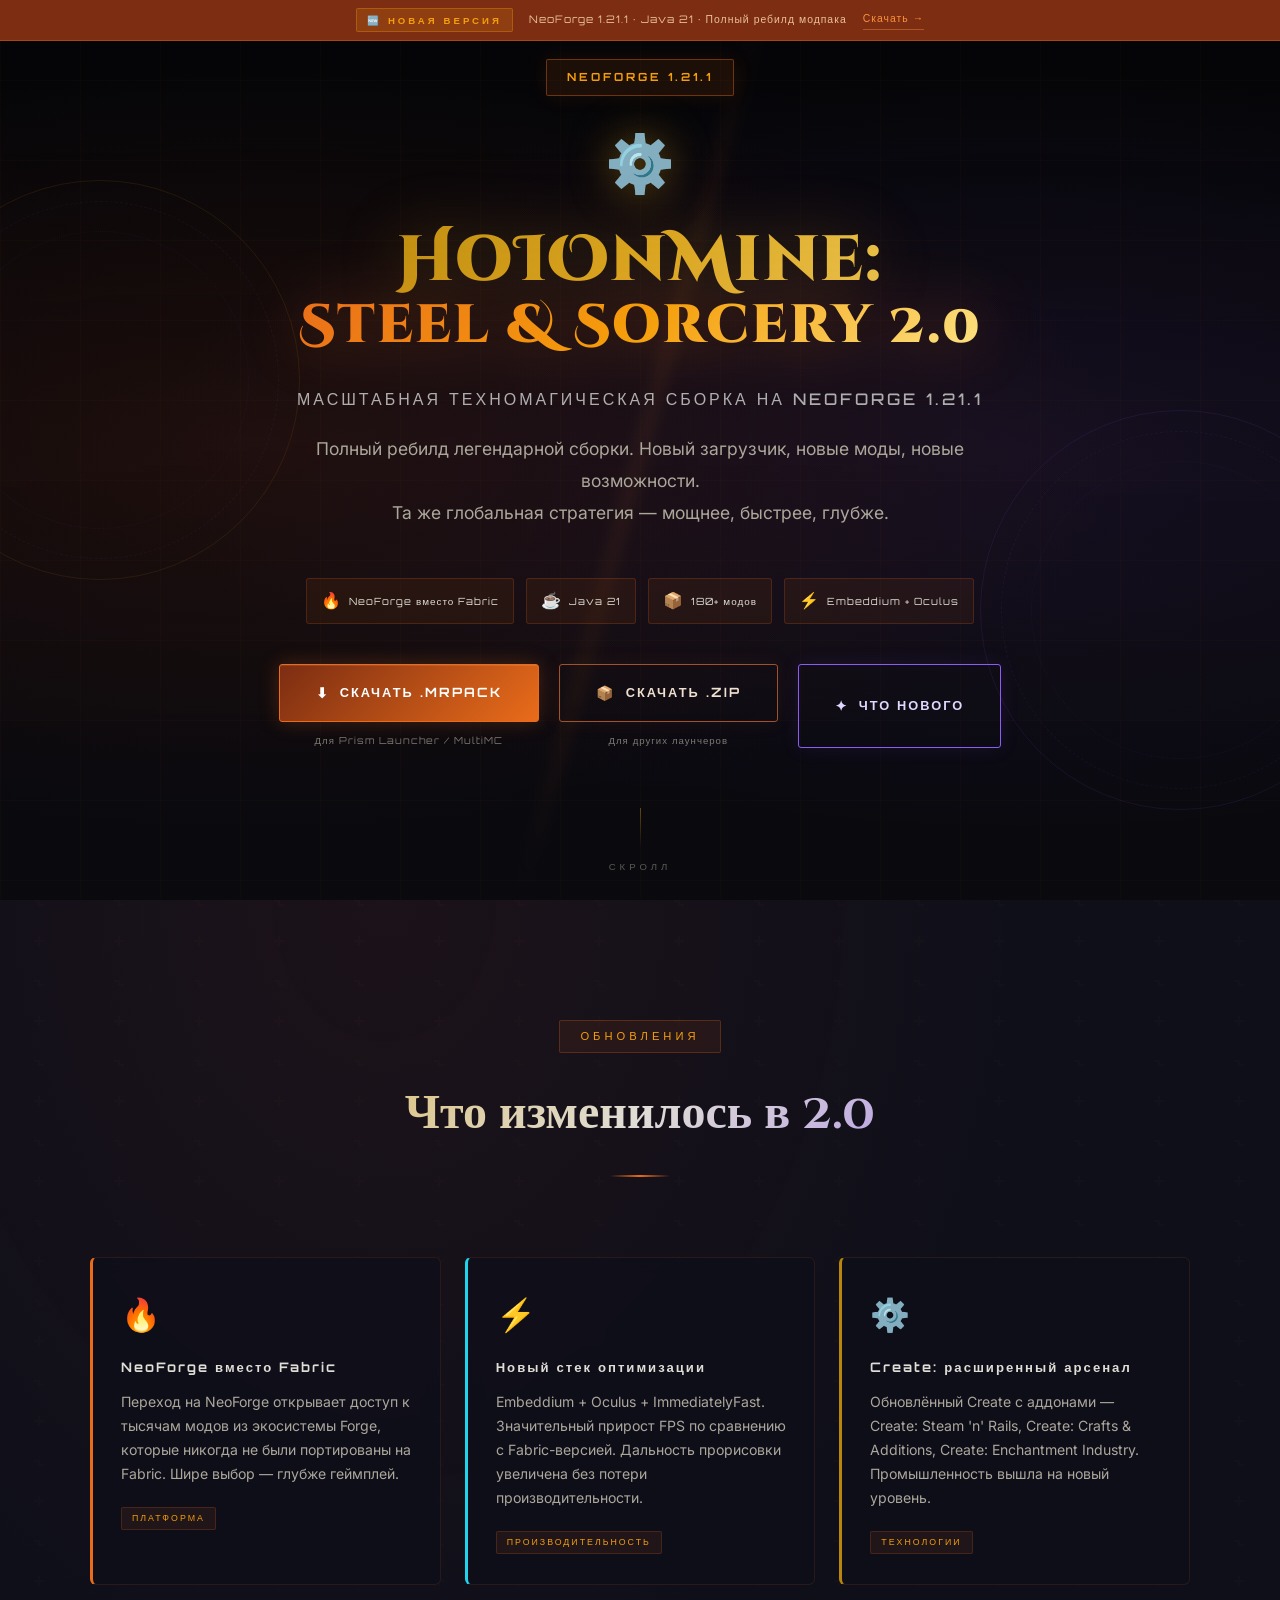
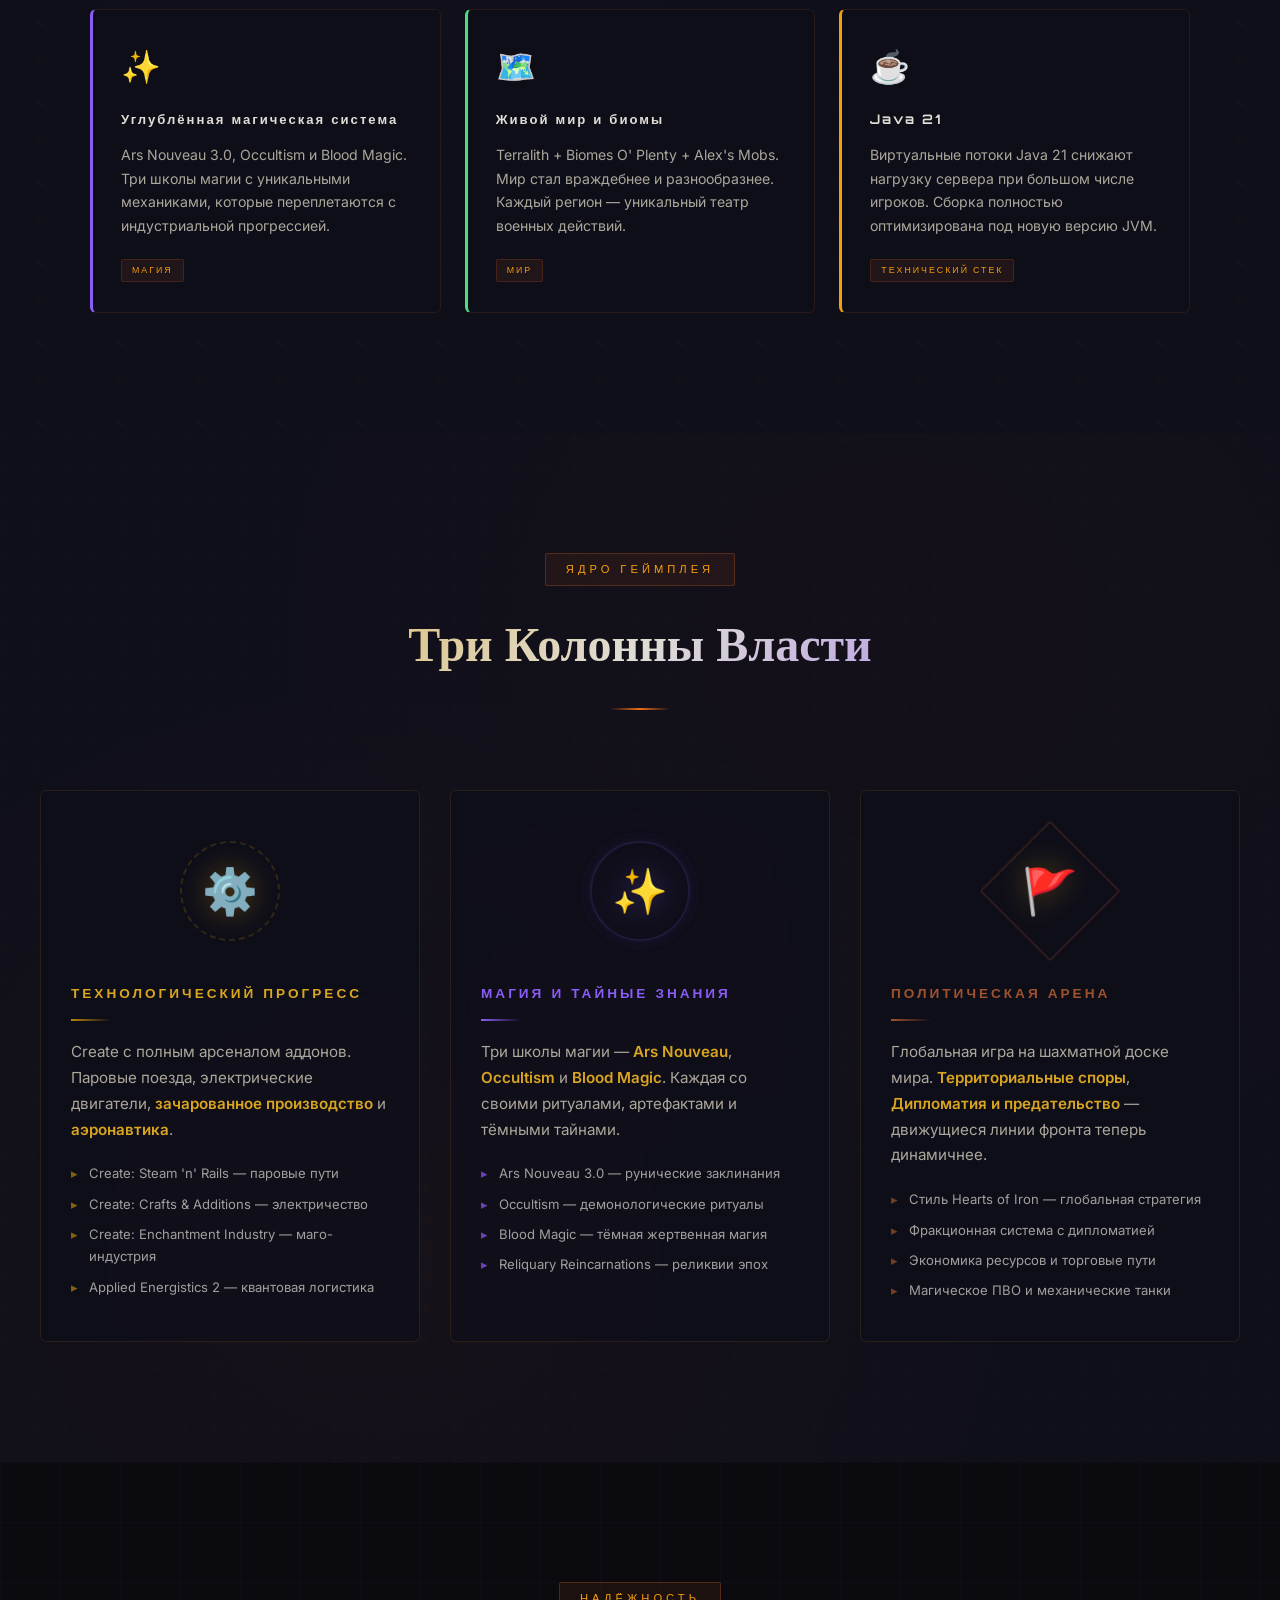
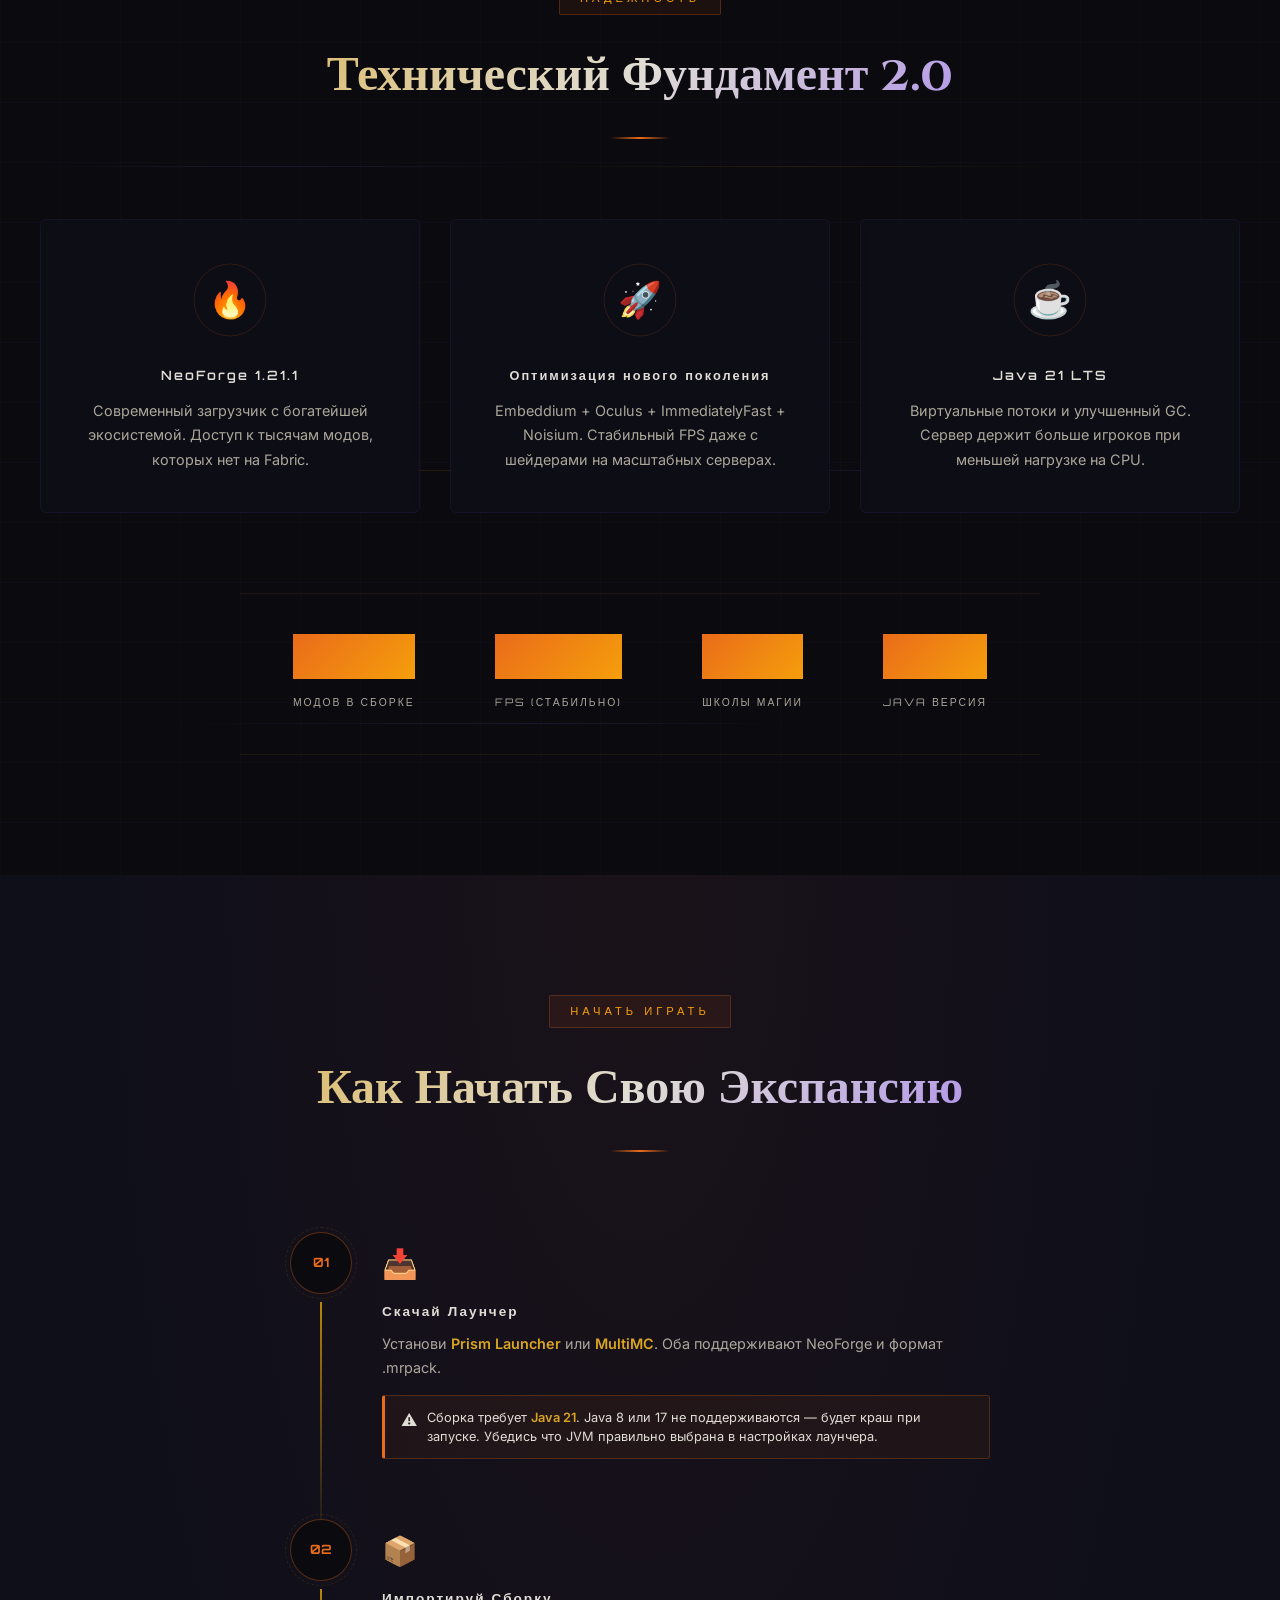
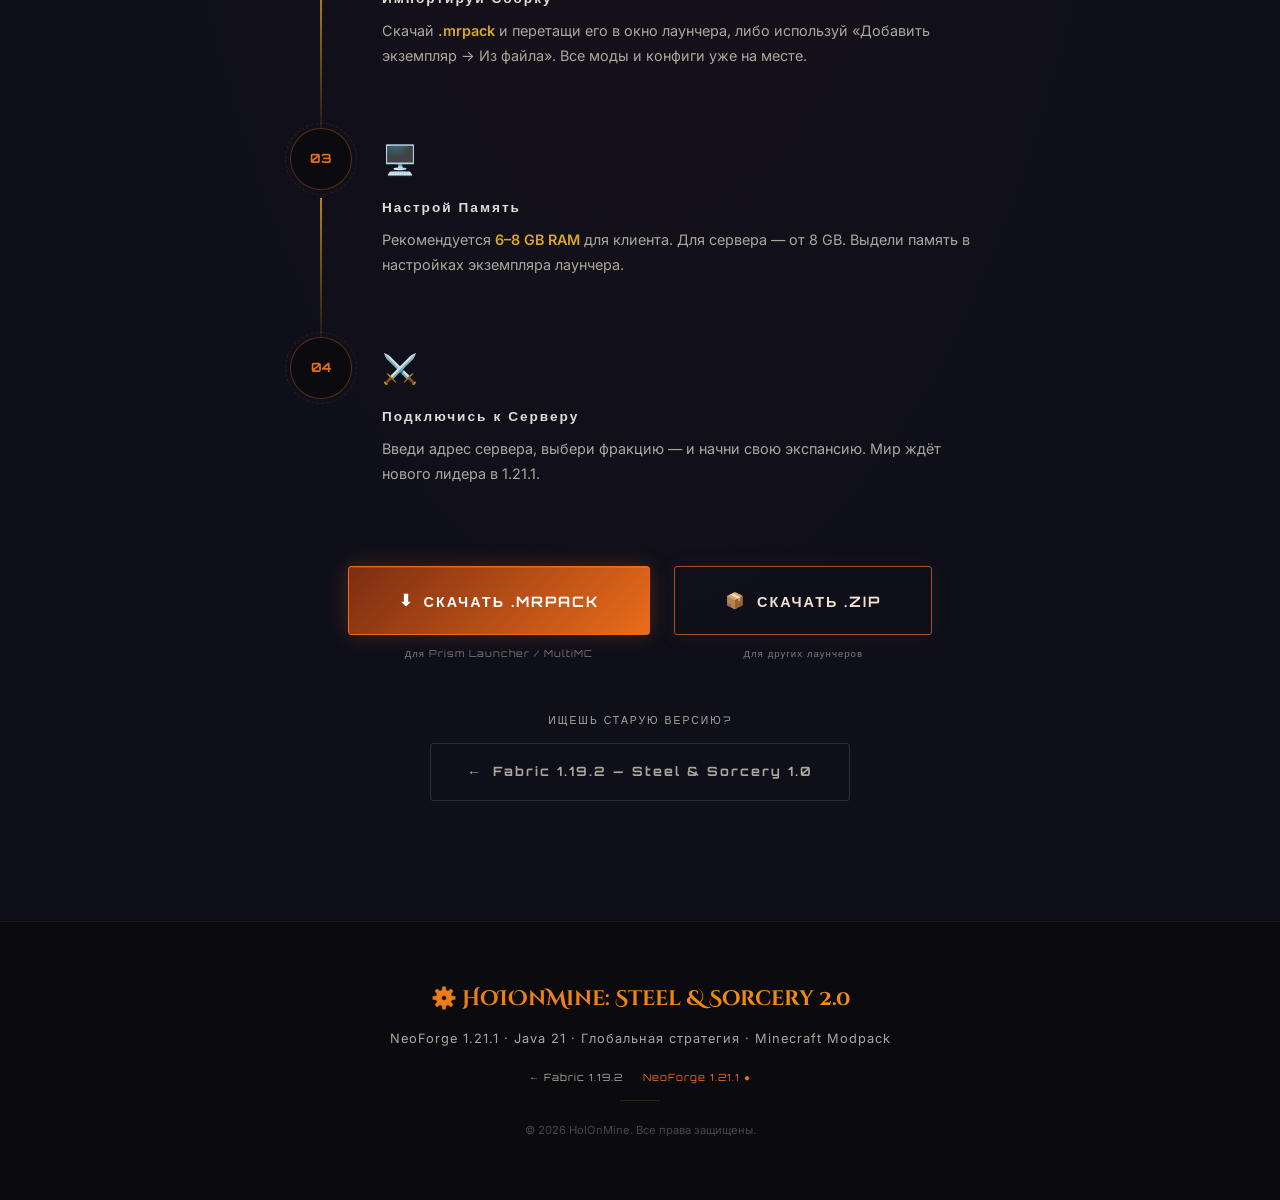
==== neoforge.html @ 5018891b "Add NeoForge 1.21.1 styles and HTML structure for Steel & Sorcery 2.0 release" ====
<!DOCTYPE html>
<html lang="ru">

<head>
    <meta charset="UTF-8">
    <meta name="viewport" content="width=device-width, initial-scale=1.0">
    <meta name="description"
        content="HoIOnMine: Steel & Sorcery 2.0 — переосмысление техномагической сборки на NeoForge 1.21.1. Больше модов, лучше производительность, Java 21.">
    <title>HoIOnMine: Steel & Sorcery 2.0 — NeoForge 1.21.1</title>
    <link rel="preconnect" href="https://fonts.googleapis.com">
    <link rel="preconnect" href="https://fonts.gstatic.com" crossorigin>
    <link
        href="https://fonts.googleapis.com/css2?family=Cinzel+Decorative:wght@400;700;900&family=Inter:wght@300;400;500;600;700&family=Orbitron:wght@400;500;600;700;800;900&display=swap"
        rel="stylesheet">
    <link rel="stylesheet" href="styles.css">
    <link rel="stylesheet" href="neoforge.css">
</head>

<body class="theme-neoforge">
    <!-- Sticky Navigation -->
    <nav id="sticky-nav" class="sticky-nav">
        <div class="sticky-nav__inner">
            <div class="sticky-nav__logo">⚙️ HoIOnMine <span class="nf-badge">NeoForge</span></div>
            <div class="sticky-nav__actions">
                <a href="index.html" class="btn btn--ghost btn--nav">
                    <span class="btn__icon">←</span>
                    <span class="btn__text">Fabric 1.19.2</span>
                </a>
                <button id="toggle-effects" class="sticky-nav__toggle" title="Вкл/Выкл эффекты">
                    <span class="sticky-nav__toggle-icon">✦</span>
                </button>
                <a href="https://github.com/Franixx88/HoiOnMine-Site/releases/latest"
                    class="btn btn--forge btn--nav">
                    <span class="btn__icon">⬇</span>
                    <span class="btn__text">СКАЧАТЬ</span>
                </a>
            </div>
        </div>
    </nav>

    <!-- Floating Particles Canvas -->
    <canvas id="particles-canvas"></canvas>

    <!-- Cursor Follower Canvas -->
    <canvas id="cursor-canvas"></canvas>

    <!-- ====== VERSION BADGE STRIP ====== -->
    <div class="version-strip">
        <div class="version-strip__inner">
            <span class="version-strip__tag">🆕 НОВАЯ ВЕРСИЯ</span>
            <span class="version-strip__text">NeoForge 1.21.1 · Java 21 · Полный ребилд модпака</span>
            <a href="#install" class="version-strip__link">Скачать →</a>
        </div>
    </div>

    <!-- ====== HERO SECTION ====== -->
    <section id="hero" class="hero hero--neoforge">
        <div class="hero__overlay hero__overlay--forge"></div>
        <div class="hero__bg-image hero__bg-image--forge"></div>

        <!-- Animated Rune Circles -->
        <div class="hero__rune-circle hero__rune-circle--left"></div>
        <div class="hero__rune-circle hero__rune-circle--right"></div>

        <!-- Diagonal Rift Line -->
        <div class="hero__rift">
            <div class="hero__rift-glow hero__rift-glow--forge"></div>
        </div>

        <!-- Forge Grid -->
        <div class="hero__forge-grid"></div>

        <div class="hero__content">
            <div class="hero__version-tag">
                <span class="hero__version-pill">NeoForge 1.21.1</span>
            </div>
            <div class="hero__logo">
                <span class="hero__logo-icon">⚙️</span>
                <h1 class="hero__title">
                    <span class="hero__title-steel">HoIOnMine:</span>
                    <span class="hero__title-forge">Steel & Sorcery 2.0</span>
                </h1>
            </div>

            <h2 class="hero__subtitle">Масштабная Техномагическая Сборка на NeoForge 1.21.1</h2>
            <p class="hero__description">
                Полный ребилд легендарной сборки. Новый загрузчик, новые моды, новые возможности.
                <br>Та же глобальная стратегия — мощнее, быстрее, глубже.
            </p>

            <!-- Comparison Badges -->
            <div class="hero__badges">
                <div class="hero__badge">
                    <span class="hero__badge-icon">🔥</span>
                    <span class="hero__badge-text">NeoForge вместо Fabric</span>
                </div>
                <div class="hero__badge">
                    <span class="hero__badge-icon">☕</span>
                    <span class="hero__badge-text">Java 21</span>
                </div>
                <div class="hero__badge">
                    <span class="hero__badge-icon">📦</span>
                    <span class="hero__badge-text">180+ модов</span>
                </div>
                <div class="hero__badge">
                    <span class="hero__badge-icon">⚡</span>
                    <span class="hero__badge-text">Embeddium + Oculus</span>
                </div>
            </div>

            <div class="hero__cta">
                <div class="hero__cta-btn-wrap">
                    <a href="https://github.com/Franixx88/HoiOnMine-Site/releases/latest/download/hoionmine-neoforge.mrpack"
                        class="btn btn--forge">
                        <span class="btn__icon">⬇</span>
                        <span class="btn__text">СКАЧАТЬ .MRPACK</span>
                        <span class="btn__shine"></span>
                    </a>
                    <span class="btn-format-label">Для Prism Launcher / MultiMC</span>
                </div>
                <div class="hero__cta-btn-wrap">
                    <a href="https://github.com/Franixx88/HoiOnMine-Site/releases/latest/download/HoiOnMine-NeoForge.zip"
                        class="btn btn--rust">
                        <span class="btn__icon">📦</span>
                        <span class="btn__text">СКАЧАТЬ .ZIP</span>
                        <span class="btn__shine"></span>
                    </a>
                    <span class="btn-format-label">Для других лаунчеров</span>
                </div>
                <a href="#whats-new" class="btn btn--magic">
                    <span class="btn__icon">✦</span>
                    <span class="btn__text">ЧТО НОВОГО</span>
                    <span class="btn__shine"></span>
                </a>
            </div>

            <div class="hero__scroll-indicator">
                <div class="hero__scroll-line"></div>
                <span>СКРОЛЛ</span>
            </div>
        </div>
    </section>

    <!-- ====== WHAT'S NEW SECTION ====== -->
    <section id="whats-new" class="whats-new-section">
        <div class="whats-new-section__bg"></div>
        <div class="section-header">
            <span class="section-header__tag forge-tag">ОБНОВЛЕНИЯ</span>
            <h2 class="section-header__title">Что изменилось в 2.0</h2>
            <div class="section-header__line forge-line"></div>
        </div>

        <div class="changelog-grid">
            <div class="changelog-card changelog-card--major">
                <div class="changelog-card__icon">🔥</div>
                <h3 class="changelog-card__title">NeoForge вместо Fabric</h3>
                <p class="changelog-card__text">Переход на NeoForge открывает доступ к тысячам модов из экосистемы Forge,
                    которые никогда не были портированы на Fabric. Шире выбор — глубже геймплей.</p>
                <div class="changelog-card__tag">ПЛАТФОРМА</div>
            </div>

            <div class="changelog-card changelog-card--perf">
                <div class="changelog-card__icon">⚡</div>
                <h3 class="changelog-card__title">Новый стек оптимизации</h3>
                <p class="changelog-card__text">Embeddium + Oculus + ImmediatelyFast. Значительный прирост FPS по
                    сравнению с Fabric-версией. Дальность прорисовки увеличена без потери производительности.</p>
                <div class="changelog-card__tag">ПРОИЗВОДИТЕЛЬНОСТЬ</div>
            </div>

            <div class="changelog-card changelog-card--content">
                <div class="changelog-card__icon">⚙️</div>
                <h3 class="changelog-card__title">Create: расширенный арсенал</h3>
                <p class="changelog-card__text">Обновлённый Create с аддонами — Create: Steam 'n' Rails, Create:
                    Crafts & Additions, Create: Enchantment Industry. Промышленность вышла на новый уровень.</p>
                <div class="changelog-card__tag">ТЕХНОЛОГИИ</div>
            </div>

            <div class="changelog-card changelog-card--magic">
                <div class="changelog-card__icon">✨</div>
                <h3 class="changelog-card__title">Углублённая магическая система</h3>
                <p class="changelog-card__text">Ars Nouveau 3.0, Occultism и Blood Magic. Три школы магии с
                    уникальными механиками, которые переплетаются с индустриальной прогрессией.</p>
                <div class="changelog-card__tag">МАГИЯ</div>
            </div>

            <div class="changelog-card changelog-card--world">
                <div class="changelog-card__icon">🗺️</div>
                <h3 class="changelog-card__title">Живой мир и биомы</h3>
                <p class="changelog-card__text">Terralith + Biomes O' Plenty + Alex's Mobs. Мир стал враждебнее и
                    разнообразнее. Каждый регион — уникальный театр военных действий.</p>
                <div class="changelog-card__tag">МИР</div>
            </div>

            <div class="changelog-card changelog-card--java">
                <div class="changelog-card__icon">☕</div>
                <h3 class="changelog-card__title">Java 21</h3>
                <p class="changelog-card__text">Виртуальные потоки Java 21 снижают нагрузку сервера при большом числе
                    игроков. Сборка полностью оптимизирована под новую версию JVM.</p>
                <div class="changelog-card__tag">ТЕХНИЧЕСКИЙ СТЕК</div>
            </div>
        </div>
    </section>

    <!-- ====== THREE PILLARS SECTION ====== -->
    <section id="pillars" class="pillars pillars--forge">
        <div class="section-header">
            <span class="section-header__tag forge-tag">ЯДРО ГЕЙМПЛЕЯ</span>
            <h2 class="section-header__title">Три Колонны Власти</h2>
            <div class="section-header__line forge-line"></div>
        </div>

        <div class="pillars__grid">
            <!-- Card 1: Technology -->
            <div class="pillar-card" data-pillar="tech">
                <div class="pillar-card__glow"></div>
                <div class="pillar-card__border"></div>
                <div class="pillar-card__visual">
                    <div class="pillar-card__icon-wrap">
                        <span class="pillar-card__icon">⚙️</span>
                        <div class="pillar-card__gear-ring"></div>
                    </div>
                    <div class="pillar-card__particles" id="tech-particles"></div>
                </div>
                <div class="pillar-card__content">
                    <h3 class="pillar-card__title">ТЕХНОЛОГИЧЕСКИЙ ПРОГРЕСС</h3>
                    <div class="pillar-card__divider"></div>
                    <p class="pillar-card__text">
                        Create с полным арсеналом аддонов. Паровые поезда, электрические двигатели,
                        <strong>зачарованное производство</strong> и <strong>аэронавтика</strong>.
                    </p>
                    <ul class="pillar-card__features">
                        <li>Create: Steam 'n' Rails — паровые пути</li>
                        <li>Create: Crafts & Additions — электричество</li>
                        <li>Create: Enchantment Industry — маго-индустрия</li>
                        <li>Applied Energistics 2 — квантовая логистика</li>
                    </ul>
                </div>
            </div>

            <!-- Card 2: Magic -->
            <div class="pillar-card" data-pillar="magic">
                <div class="pillar-card__glow"></div>
                <div class="pillar-card__border"></div>
                <div class="pillar-card__visual">
                    <div class="pillar-card__icon-wrap">
                        <span class="pillar-card__icon">✨</span>
                        <div class="pillar-card__magic-ring"></div>
                    </div>
                    <div class="pillar-card__particles" id="magic-particles"></div>
                </div>
                <div class="pillar-card__content">
                    <h3 class="pillar-card__title">МАГИЯ И ТАЙНЫЕ ЗНАНИЯ</h3>
                    <div class="pillar-card__divider"></div>
                    <p class="pillar-card__text">
                        Три школы магии — <strong>Ars Nouveau</strong>, <strong>Occultism</strong> и
                        <strong>Blood Magic</strong>. Каждая со своими ритуалами, артефактами и тёмными тайнами.
                    </p>
                    <ul class="pillar-card__features">
                        <li>Ars Nouveau 3.0 — рунические заклинания</li>
                        <li>Occultism — демонологические ритуалы</li>
                        <li>Blood Magic — тёмная жертвенная магия</li>
                        <li>Reliquary Reincarnations — реликвии эпох</li>
                    </ul>
                </div>
            </div>

            <!-- Card 3: Politics -->
            <div class="pillar-card" data-pillar="politics">
                <div class="pillar-card__glow"></div>
                <div class="pillar-card__border"></div>
                <div class="pillar-card__visual">
                    <div class="pillar-card__icon-wrap">
                        <span class="pillar-card__icon">🚩</span>
                        <div class="pillar-card__map-ring"></div>
                    </div>
                    <div class="pillar-card__particles" id="politics-particles"></div>
                </div>
                <div class="pillar-card__content">
                    <h3 class="pillar-card__title">ПОЛИТИЧЕСКАЯ АРЕНА</h3>
                    <div class="pillar-card__divider"></div>
                    <p class="pillar-card__text">
                        Глобальная игра на шахматной доске мира. <strong>Территориальные споры</strong>,
                        <strong>Дипломатия и предательство</strong> — движущиеся линии фронта теперь динамичнее.
                    </p>
                    <ul class="pillar-card__features">
                        <li>Стиль Hearts of Iron — глобальная стратегия</li>
                        <li>Фракционная система с дипломатией</li>
                        <li>Экономика ресурсов и торговые пути</li>
                        <li>Магическое ПВО и механические танки</li>
                    </ul>
                </div>
            </div>
        </div>
    </section>

    <!-- ====== TECH STACK SECTION ====== -->
    <section id="tech-stack" class="tech-section tech-section--forge">
        <div class="tech-section__bg-grid"></div>
        <div class="tech-section__pulse-lines">
            <div class="pulse-line pulse-line--1"></div>
            <div class="pulse-line pulse-line--2"></div>
            <div class="pulse-line pulse-line--3"></div>
        </div>

        <div class="section-header">
            <span class="section-header__tag forge-tag">НАДЁЖНОСТЬ</span>
            <h2 class="section-header__title">Технический Фундамент 2.0</h2>
            <div class="section-header__line forge-line"></div>
        </div>

        <div class="tech-section__grid">
            <div class="tech-card" data-tech="neoforge">
                <div class="tech-card__icon-wrap">
                    <span class="tech-card__icon">🔥</span>
                    <svg class="tech-card__ring tech-card__ring--forge" viewBox="0 0 100 100">
                        <circle cx="50" cy="50" r="45" />
                    </svg>
                </div>
                <h3 class="tech-card__title">NeoForge 1.21.1</h3>
                <p class="tech-card__text">Современный загрузчик с богатейшей экосистемой. Доступ к
                    тысячам модов, которых нет на Fabric.</p>
            </div>

            <div class="tech-card" data-tech="performance">
                <div class="tech-card__icon-wrap">
                    <span class="tech-card__icon">🚀</span>
                    <svg class="tech-card__ring tech-card__ring--forge" viewBox="0 0 100 100">
                        <circle cx="50" cy="50" r="45" />
                    </svg>
                </div>
                <h3 class="tech-card__title">Оптимизация нового поколения</h3>
                <p class="tech-card__text">Embeddium + Oculus + ImmediatelyFast + Noisium. Стабильный
                    FPS даже с шейдерами на масштабных серверах.</p>
            </div>

            <div class="tech-card" data-tech="java21">
                <div class="tech-card__icon-wrap">
                    <span class="tech-card__icon">☕</span>
                    <svg class="tech-card__ring tech-card__ring--forge" viewBox="0 0 100 100">
                        <circle cx="50" cy="50" r="45" />
                    </svg>
                </div>
                <h3 class="tech-card__title">Java 21 LTS</h3>
                <p class="tech-card__text">Виртуальные потоки и улучшенный GC. Сервер держит больше
                    игроков при меньшей нагрузке на CPU.</p>
            </div>
        </div>

        <!-- Stats Bar -->
        <div class="tech-section__stats">
            <div class="stat-item">
                <span class="stat-item__number stat-item__number--forge" data-target="180">0</span>
                <span class="stat-item__label">Модов в сборке</span>
            </div>
            <div class="stat-item">
                <span class="stat-item__number stat-item__number--forge" data-target="90">0</span>
                <span class="stat-item__label">FPS (стабильно)</span>
            </div>
            <div class="stat-item">
                <span class="stat-item__number stat-item__number--forge" data-target="3">0</span>
                <span class="stat-item__label">Школы магии</span>
            </div>
            <div class="stat-item">
                <span class="stat-item__number stat-item__number--forge" data-target="21">0</span>
                <span class="stat-item__label">Java версия</span>
            </div>
        </div>
    </section>

    <!-- ====== INSTALLATION SECTION ====== -->
    <section id="install" class="install-section install-section--forge">
        <div class="section-header">
            <span class="section-header__tag forge-tag">НАЧАТЬ ИГРАТЬ</span>
            <h2 class="section-header__title">Как Начать Свою Экспансию</h2>
            <div class="section-header__line forge-line"></div>
        </div>

        <div class="install-section__steps">
            <div class="install-step" data-step="1">
                <div class="install-step__connector"></div>
                <div class="install-step__number install-step__number--forge">
                    <span>01</span>
                    <div class="install-step__number-ring"></div>
                </div>
                <div class="install-step__content">
                    <div class="install-step__icon">📥</div>
                    <h3 class="install-step__title">Скачай Лаунчер</h3>
                    <p class="install-step__text">
                        Установи <strong>Prism Launcher</strong> или <strong>MultiMC</strong>. Оба
                        поддерживают NeoForge и формат .mrpack.
                    </p>
                    <div class="install-step__warning install-step__warning--forge">
                        <span class="install-step__warning-icon">⚠️</span>
                        <p>Сборка требует <strong>Java 21</strong>. Java 8 или 17 не поддерживаются — будет краш при
                            запуске. Убедись что JVM правильно выбрана в настройках лаунчера.</p>
                    </div>
                </div>
            </div>

            <div class="install-step" data-step="2">
                <div class="install-step__connector"></div>
                <div class="install-step__number install-step__number--forge">
                    <span>02</span>
                    <div class="install-step__number-ring"></div>
                </div>
                <div class="install-step__content">
                    <div class="install-step__icon">📦</div>
                    <h3 class="install-step__title">Импортируй Сборку</h3>
                    <p class="install-step__text">
                        Скачай <strong>.mrpack</strong> и перетащи его в окно лаунчера, либо используй
                        «Добавить экземпляр → Из файла». Все моды и конфиги уже на месте.
                    </p>
                </div>
            </div>

            <div class="install-step" data-step="3">
                <div class="install-step__connector"></div>
                <div class="install-step__number install-step__number--forge">
                    <span>03</span>
                    <div class="install-step__number-ring"></div>
                </div>
                <div class="install-step__content">
                    <div class="install-step__icon">🖥️</div>
                    <h3 class="install-step__title">Настрой Память</h3>
                    <p class="install-step__text">
                        Рекомендуется <strong>6–8 GB RAM</strong> для клиента. Для сервера — от 8 GB.
                        Выдели память в настройках экземпляра лаунчера.
                    </p>
                </div>
            </div>

            <div class="install-step" data-step="4">
                <div class="install-step__number install-step__number--forge">
                    <span>04</span>
                    <div class="install-step__number-ring"></div>
                </div>
                <div class="install-step__content">
                    <div class="install-step__icon">⚔️</div>
                    <h3 class="install-step__title">Подключись к Серверу</h3>
                    <p class="install-step__text">
                        Введи адрес сервера, выбери фракцию — и начни свою экспансию.
                        Мир ждёт нового лидера в 1.21.1.
                    </p>
                </div>
            </div>
        </div>

        <!-- Final CTA -->
        <div class="install-section__cta">
            <div class="install-section__cta-buttons">
                <div class="hero__cta-btn-wrap">
                    <a href="https://github.com/Franixx88/HoiOnMine-Site/releases/latest/download/hoionmine-neoforge.mrpack"
                        class="btn btn--forge btn--large">
                        <span class="btn__icon">⬇</span>
                        <span class="btn__text">СКАЧАТЬ .MRPACK</span>
                        <span class="btn__shine"></span>
                    </a>
                    <span class="btn-format-label">Для Prism Launcher / MultiMC</span>
                </div>
                <div class="hero__cta-btn-wrap">
                    <a href="https://github.com/Franixx88/HoiOnMine-Site/releases/latest/download/HoiOnMine-NeoForge.zip"
                        class="btn btn--rust btn--large">
                        <span class="btn__icon">📦</span>
                        <span class="btn__text">СКАЧАТЬ .ZIP</span>
                        <span class="btn__shine"></span>
                    </a>
                    <span class="btn-format-label">Для других лаунчеров</span>
                </div>
            </div>
            <!-- Back to Fabric -->
            <div class="install-section__back">
                <p class="install-section__back-text">Ищешь старую версию?</p>
                <a href="index.html" class="btn btn--ghost">
                    <span class="btn__icon">←</span>
                    <span class="btn__text">Fabric 1.19.2 — Steel & Sorcery 1.0</span>
                </a>
            </div>
        </div>
    </section>

    <!-- ====== FOOTER ====== -->
    <footer class="footer footer--forge">
        <div class="footer__content">
            <div class="footer__logo">⚙️ HoIOnMine: Steel & Sorcery 2.0</div>
            <p class="footer__text">NeoForge 1.21.1 · Java 21 · Глобальная стратегия · Minecraft Modpack</p>
            <div class="footer__versions">
                <a href="index.html" class="footer__version-link">← Fabric 1.19.2</a>
                <span class="footer__version-active">NeoForge 1.21.1 ●</span>
            </div>
            <div class="footer__divider"></div>
            <p class="footer__copy">© 2026 HoIOnMine. Все права защищены.</p>
        </div>
    </footer>

    <script src="script.js"></script>
</body>

</html>
---- styles.css ----
/* ============================================
   HoIOnMine: Steel & Sorcery
   Dark Fantasy Industrial Design System
   ============================================ */

/* ---------- CSS Variables ---------- */
:root {
    /* Core Palette */
    --coal-black: #0a0a0f;
    --dark-navy: #0d1117;
    --deep-blue: #1a1a2e;
    --mana-blue: #2a1a5e;
    --magic-purple: #6b3fa0;
    --magic-glow: #8b5cf6;
    --rust-brown: #8b4513;
    --rust-light: #a0522d;
    --tarnished-gold: #b8860b;
    --bright-gold: #daa520;
    --steel-silver: #c0c0c0;
    --pale-text: #e0ddd5;
    --muted-text: #aca79b;

    /* Functional */
    --bg-primary: var(--coal-black);
    --bg-secondary: #0f0f1a;
    --bg-card: rgba(15, 15, 26, 0.85);
    --border-subtle: rgba(184, 134, 11, 0.15);
    --border-glow: rgba(139, 92, 246, 0.3);

    /* Typography */
    --font-display: 'Cinzel Decorative', serif;
    --font-industrial: 'Orbitron', sans-serif;
    --font-body: 'Inter', sans-serif;

    /* Spacing */
    --section-padding: 120px;
    --container-width: 1200px;
}

/* ---------- Global Reset & Base ---------- */
*,
*::before,
*::after {
    margin: 0;
    padding: 0;
    box-sizing: border-box;
}

html {
    scroll-behavior: smooth;
    font-size: 16px;
}

body {
    font-family: var(--font-body);
    background: var(--bg-primary);
    color: var(--pale-text);
    overflow-x: hidden;
    line-height: 1.7;
    -webkit-font-smoothing: antialiased;
}

::selection {
    background: var(--magic-purple);
    color: #fff;
}

#particles-canvas {
    position: fixed;
    top: 0;
    left: 0;
    width: 100%;
    height: 100%;
    pointer-events: none;
    z-index: 1;
    opacity: 0.4;
}

#particles-canvas.particles-off {
    display: none;
}

#cursor-canvas {
    position: fixed;
    top: 0;
    left: 0;
    width: 100%;
    height: 100%;
    pointer-events: none;
    z-index: 99;
    opacity: 0.6;
}

#cursor-canvas.cursor-off {
    display: none;
}

/* ---------- Sticky Nav ---------- */
.sticky-nav {
    position: fixed;
    top: 0;
    left: 0;
    right: 0;
    z-index: 100;
    transform: translateY(-100%);
    transition: transform 0.4s cubic-bezier(0.25, 0.46, 0.45, 0.94);
}

.sticky-nav.visible {
    transform: translateY(0);
}

.sticky-nav__inner {
    display: flex;
    align-items: center;
    justify-content: space-between;
    max-width: var(--container-width);
    margin: 0 auto;
    padding: 12px 30px;
    background: rgba(10, 10, 15, 0.85);
    backdrop-filter: blur(16px);
    border-bottom: 1px solid rgba(184, 134, 11, 0.12);
}

.sticky-nav__logo {
    font-family: var(--font-display);
    font-size: 1rem;
    font-weight: 700;
    background: linear-gradient(135deg, var(--bright-gold), var(--magic-glow));
    -webkit-background-clip: text;
    -webkit-text-fill-color: transparent;
    background-clip: text;
}

.sticky-nav__actions {
    display: flex;
    align-items: center;
    gap: 12px;
}

.sticky-nav__toggle {
    background: rgba(139, 92, 246, 0.08);
    border: 1px solid rgba(139, 92, 246, 0.2);
    border-radius: 4px;
    color: var(--magic-glow);
    width: 36px;
    height: 36px;
    display: flex;
    align-items: center;
    justify-content: center;
    cursor: pointer;
    font-size: 0.9rem;
    transition: all 0.3s;
}

.sticky-nav__toggle:hover {
    background: rgba(139, 92, 246, 0.15);
    box-shadow: 0 0 15px rgba(139, 92, 246, 0.2);
}

.sticky-nav__toggle.effects-off {
    opacity: 0.4;
}

.btn--nav {
    padding: 10px 22px;
    font-size: 0.65rem;
}

/* ---------- Utility ---------- */
strong {
    color: var(--bright-gold);
    font-weight: 600;
}

/* ---------- Section Header ---------- */
.section-header {
    text-align: center;
    margin-bottom: 80px;
    position: relative;
    z-index: 2;
}

.section-header__tag {
    display: inline-block;
    font-family: var(--font-industrial);
    font-size: 0.7rem;
    letter-spacing: 4px;
    color: var(--tarnished-gold);
    background: rgba(184, 134, 11, 0.08);
    border: 1px solid rgba(184, 134, 11, 0.2);
    padding: 6px 20px;
    border-radius: 2px;
    margin-bottom: 20px;
    text-transform: uppercase;
}

.section-header__title {
    font-family: var(--font-display);
    font-size: clamp(2rem, 4vw, 3rem);
    font-weight: 700;
    background: linear-gradient(135deg, var(--bright-gold), var(--pale-text), var(--magic-glow));
    -webkit-background-clip: text;
    -webkit-text-fill-color: transparent;
    background-clip: text;
    margin-bottom: 20px;
}

.section-header__line {
    width: 60px;
    height: 2px;
    background: linear-gradient(90deg, transparent, var(--tarnished-gold), transparent);
    margin: 0 auto;
}

/* ============================================
   HERO SECTION
   ============================================ */
.hero {
    position: relative;
    min-height: 100vh;
    display: flex;
    align-items: center;
    justify-content: center;
    overflow: hidden;
    z-index: 2;
}

.hero__bg-image {
    position: absolute;
    inset: 0;
    background: url('hero_bg.png') center/cover no-repeat;
    opacity: 0.35;
    filter: saturate(0.7) brightness(0.6);
}

.hero__overlay {
    position: absolute;
    inset: 0;
    background:
        radial-gradient(ellipse at 20% 50%, rgba(139, 69, 19, 0.15) 0%, transparent 60%),
        radial-gradient(ellipse at 80% 50%, rgba(107, 63, 160, 0.2) 0%, transparent 60%),
        linear-gradient(180deg, rgba(0, 0, 0, 0.4) 0%, rgba(10, 10, 15, 0.9) 90%);
    z-index: 1;
}

/* Animated Rune Circles */
.hero__rune-circle {
    position: absolute;
    width: 400px;
    height: 400px;
    border: 1px solid rgba(139, 92, 246, 0.1);
    border-radius: 50%;
    z-index: 1;
}

.hero__rune-circle--left {
    left: -100px;
    top: 20%;
    border-color: rgba(184, 134, 11, 0.12);
    animation: runeRotate 30s linear infinite;
}

.hero__rune-circle--right {
    right: -100px;
    bottom: 10%;
    animation: runeRotate 25s linear infinite reverse;
}

.hero__rune-circle::before,
.hero__rune-circle::after {
    content: '';
    position: absolute;
    inset: 20px;
    border: 1px dashed rgba(139, 92, 246, 0.08);
    border-radius: 50%;
}

.hero__rune-circle::after {
    inset: 50px;
    border-style: dotted;
}

@keyframes runeRotate {
    to {
        transform: rotate(360deg);
    }
}

/* Rift */
.hero__rift {
    position: absolute;
    top: 0;
    left: 50%;
    width: 2px;
    height: 100%;
    transform: skewX(-15deg);
    z-index: 1;
}

.hero__rift-glow {
    position: absolute;
    inset: 0;
    background: linear-gradient(180deg,
            transparent 0%,
            rgba(139, 92, 246, 0.3) 20%,
            rgba(184, 134, 11, 0.4) 50%,
            rgba(139, 92, 246, 0.3) 80%,
            transparent 100%);
    filter: blur(8px);
    animation: riftPulse 4s ease-in-out infinite;
}

@keyframes riftPulse {

    0%,
    100% {
        opacity: 0.5;
        filter: blur(8px);
    }

    50% {
        opacity: 1;
        filter: blur(12px);
    }
}

/* Hero Content */
.hero__content {
    position: relative;
    z-index: 3;
    text-align: center;
    max-width: 900px;
    padding: 0 30px;
    animation: heroFadeIn 1.5s ease-out;
}

@keyframes heroFadeIn {
    from {
        opacity: 0;
        transform: translateY(40px);
    }

    to {
        opacity: 1;
        transform: translateY(0);
    }
}

.hero__logo {
    margin-bottom: 30px;
}

.hero__logo-icon {
    font-size: 3.5rem;
    display: block;
    margin-bottom: 15px;
    filter: drop-shadow(0 0 20px rgba(184, 134, 11, 0.5));
    animation: iconFloat 3s ease-in-out infinite;
}

@keyframes iconFloat {

    0%,
    100% {
        transform: translateY(0);
    }

    50% {
        transform: translateY(-10px);
    }
}

.hero__title {
    font-family: var(--font-display);
    font-size: clamp(2.2rem, 5vw, 4rem);
    font-weight: 900;
    line-height: 1.1;
    letter-spacing: 2px;
}

.hero__title-steel {
    display: block;
    background: linear-gradient(135deg, var(--tarnished-gold), var(--bright-gold), #f0d060);
    -webkit-background-clip: text;
    -webkit-text-fill-color: transparent;
    background-clip: text;
    filter: drop-shadow(0 0 30px rgba(184, 134, 11, 0.3));
}

.hero__title-magic {
    display: block;
    background: linear-gradient(135deg, var(--magic-glow), #a78bfa, #c4b5fd);
    -webkit-background-clip: text;
    -webkit-text-fill-color: transparent;
    background-clip: text;
    filter: drop-shadow(0 0 30px rgba(139, 92, 246, 0.3));
    font-size: 0.85em;
}

.hero__subtitle {
    font-family: var(--font-industrial);
    font-size: clamp(0.75rem, 1.5vw, 1rem);
    font-weight: 500;
    letter-spacing: 3px;
    text-transform: uppercase;
    color: var(--steel-silver);
    margin-bottom: 20px;
    opacity: 0.9;
}

.hero__description {
    font-size: 1.1rem;
    color: var(--muted-text);
    max-width: 650px;
    margin: 0 auto 50px;
    line-height: 1.8;
}

/* CTA Buttons */
.hero__cta {
    display: flex;
    gap: 20px;
    justify-content: center;
    flex-wrap: wrap;
    margin-bottom: 60px;
}

.btn {
    position: relative;
    display: inline-flex;
    align-items: center;
    gap: 10px;
    padding: 16px 36px;
    font-family: var(--font-industrial);
    font-size: 0.8rem;
    font-weight: 700;
    letter-spacing: 2px;
    text-decoration: none;
    border: 1px solid;
    border-radius: 3px;
    cursor: pointer;
    overflow: hidden;
    transition: all 0.4s cubic-bezier(0.25, 0.46, 0.45, 0.94);
}

.btn--steel {
    color: #1a1a0f;
    background: linear-gradient(135deg, var(--tarnished-gold), var(--bright-gold));
    border-color: var(--bright-gold);
    box-shadow:
        0 0 20px rgba(184, 134, 11, 0.2),
        inset 0 1px 0 rgba(255, 255, 255, 0.15);
}

.btn--steel:hover {
    transform: translateY(-3px);
    box-shadow:
        0 8px 30px rgba(184, 134, 11, 0.4),
        0 0 60px rgba(184, 134, 11, 0.2),
        0 0 100px rgba(184, 134, 11, 0.08);
}

.btn--magic {
    color: #e0d8ff;
    background: transparent;
    border-color: var(--magic-glow);
    box-shadow: 0 0 20px rgba(139, 92, 246, 0.1);
}

.btn--magic:hover {
    background: rgba(139, 92, 246, 0.1);
    transform: translateY(-3px);
    box-shadow:
        0 8px 30px rgba(139, 92, 246, 0.35),
        0 0 60px rgba(139, 92, 246, 0.15),
        0 0 100px rgba(139, 92, 246, 0.06);
}

.btn--rust {
    color: #f0e0d0;
    background: transparent;
    border-color: var(--rust-light);
    box-shadow: 0 0 20px rgba(160, 82, 45, 0.1);
}

.btn--rust:hover {
    background: rgba(160, 82, 45, 0.1);
    transform: translateY(-3px);
    box-shadow:
        0 8px 30px rgba(160, 82, 45, 0.35),
        0 0 60px rgba(160, 82, 45, 0.15),
        0 0 100px rgba(160, 82, 45, 0.06);
}

.install-section__cta-buttons {
    display: flex;
    gap: 24px;
    justify-content: center;
    flex-wrap: wrap;
}

.btn--large {
    padding: 20px 50px;
    font-size: 0.9rem;
}

.btn__shine {
    position: absolute;
    top: 0;
    left: -100%;
    width: 100%;
    height: 100%;
    background: linear-gradient(90deg, transparent, rgba(255, 255, 255, 0.15), transparent);
    transition: left 0.6s ease;
}

.btn:hover .btn__shine {
    left: 100%;
}

.btn__icon {
    font-size: 1.1em;
}

/* Scroll Indicator */
.hero__scroll-indicator {
    display: flex;
    flex-direction: column;
    align-items: center;
    gap: 10px;
    font-family: var(--font-industrial);
    font-size: 0.6rem;
    letter-spacing: 4px;
    color: var(--muted-text);
    opacity: 0.5;
    animation: scrollBounce 2s ease-in-out infinite;
}

.hero__scroll-line {
    width: 1px;
    height: 40px;
    background: linear-gradient(180deg, var(--tarnished-gold), transparent);
}

@keyframes scrollBounce {

    0%,
    100% {
        transform: translateY(0);
        opacity: 0.5;
    }

    50% {
        transform: translateY(8px);
        opacity: 0.8;
    }
}

/* ============================================
   THREE PILLARS SECTION
   ============================================ */
.pillars {
    position: relative;
    padding: var(--section-padding) 30px;
    background:
        radial-gradient(ellipse at 30% 80%, rgba(42, 26, 94, 0.08) 0%, transparent 50%),
        radial-gradient(ellipse at 70% 20%, rgba(139, 69, 19, 0.06) 0%, transparent 50%),
        var(--bg-secondary);
    z-index: 2;
}

.pillars::before {
    content: '';
    position: absolute;
    inset: 0;
    background: url("data:image/svg+xml,%3Csvg width='60' height='60' viewBox='0 0 60 60' xmlns='http://www.w3.org/2000/svg'%3E%3Cg fill='none' fill-rule='evenodd'%3E%3Cg fill='%23b8860b' fill-opacity='0.02'%3E%3Cpath d='M36 34v-4h-2v4h-4v2h4v4h2v-4h4v-2h-4zm0-30V0h-2v4h-4v2h4v4h2V6h4V4h-4zM6 34v-4H4v4H0v2h4v4h2v-4h4v-2H6zM6 4V0H4v4H0v2h4v4h2V6h4V4H6z'/%3E%3C/g%3E%3C/g%3E%3C/svg%3E");
    opacity: 0.5;
}

.pillars__grid {
    display: grid;
    grid-template-columns: repeat(auto-fit, minmax(340px, 1fr));
    gap: 30px;
    max-width: var(--container-width);
    margin: 0 auto;
    position: relative;
    z-index: 2;
}

/* Pillar Cards */
.pillar-card {
    position: relative;
    background: var(--bg-card);
    border: 1px solid var(--border-subtle);
    border-radius: 6px;
    padding: 40px 30px;
    transition: all 0.5s cubic-bezier(0.25, 0.46, 0.45, 0.94);
    overflow: hidden;
    backdrop-filter: blur(10px);
    opacity: 0;
    transform: translateY(40px);
}

.pillar-card.visible {
    opacity: 1;
    transform: translateY(0);
}

.pillar-card__glow {
    position: absolute;
    top: -50%;
    left: -50%;
    width: 200%;
    height: 200%;
    opacity: 0;
    transition: opacity 0.5s;
    pointer-events: none;
}

.pillar-card:hover .pillar-card__glow {
    opacity: 1;
}

[data-pillar="tech"] .pillar-card__glow {
    background: radial-gradient(circle at center, rgba(184, 134, 11, 0.06) 0%, transparent 50%);
}

[data-pillar="magic"] .pillar-card__glow {
    background: radial-gradient(circle at center, rgba(139, 92, 246, 0.08) 0%, transparent 50%);
}

[data-pillar="politics"] .pillar-card__glow {
    background: radial-gradient(circle at center, rgba(139, 69, 19, 0.08) 0%, transparent 50%);
}

.pillar-card__border {
    position: absolute;
    inset: 0;
    border-radius: 6px;
    border: 1px solid transparent;
    transition: border-color 0.5s;
    pointer-events: none;
}

.pillar-card:hover .pillar-card__border {
    border-color: rgba(184, 134, 11, 0.3);
}

[data-pillar="magic"]:hover .pillar-card__border {
    border-color: rgba(139, 92, 246, 0.3);
}

[data-pillar="politics"]:hover .pillar-card__border {
    border-color: rgba(180, 80, 40, 0.3);
}

.pillar-card:hover {
    transform: translateY(-8px);
    box-shadow: 0 20px 60px rgba(0, 0, 0, 0.5);
}

/* Card Visual */
.pillar-card__visual {
    display: flex;
    justify-content: center;
    align-items: center;
    margin-bottom: 30px;
    height: 120px;
    position: relative;
}

.pillar-card__icon-wrap {
    position: relative;
    width: 90px;
    height: 90px;
    display: flex;
    align-items: center;
    justify-content: center;
}

.pillar-card__icon {
    font-size: 2.8rem;
    position: relative;
    z-index: 2;
    filter: drop-shadow(0 0 15px rgba(184, 134, 11, 0.4));
    transition: transform 0.5s, filter 0.5s;
}

.pillar-card:hover .pillar-card__icon {
    transform: scale(1.15);
    filter: drop-shadow(0 0 25px rgba(184, 134, 11, 0.6));
}

[data-pillar="magic"] .pillar-card__icon {
    filter: drop-shadow(0 0 15px rgba(139, 92, 246, 0.4));
}

[data-pillar="magic"]:hover .pillar-card__icon {
    filter: drop-shadow(0 0 25px rgba(139, 92, 246, 0.7));
}

/* Gear Ring Animation */
.pillar-card__gear-ring {
    position: absolute;
    inset: -5px;
    border: 2px dashed rgba(184, 134, 11, 0.2);
    border-radius: 50%;
    animation: runeRotate 15s linear infinite;
}

.pillar-card__magic-ring {
    position: absolute;
    inset: -5px;
    border: 2px solid rgba(139, 92, 246, 0.15);
    border-radius: 50%;
    animation: runeRotate 12s linear infinite reverse;
    box-shadow: 0 0 15px rgba(139, 92, 246, 0.1);
}

.pillar-card__magic-ring::before {
    content: '';
    position: absolute;
    inset: -10px;
    border: 1px dotted rgba(139, 92, 246, 0.1);
    border-radius: 50%;
    animation: runeRotate 20s linear infinite;
}

.pillar-card__map-ring {
    position: absolute;
    inset: -5px;
    border: 2px solid rgba(180, 80, 40, 0.2);
    border-radius: 3px;
    transform: rotate(45deg);
    animation: mapPulse 3s ease-in-out infinite;
}

@keyframes mapPulse {

    0%,
    100% {
        transform: rotate(45deg) scale(1);
        opacity: 0.5;
    }

    50% {
        transform: rotate(45deg) scale(1.1);
        opacity: 1;
    }
}

/* Card Content */
.pillar-card__content {
    position: relative;
    z-index: 2;
}

.pillar-card__title {
    font-family: var(--font-industrial);
    font-size: 0.85rem;
    font-weight: 700;
    letter-spacing: 3px;
    margin-bottom: 15px;
    color: var(--bright-gold);
}

[data-pillar="magic"] .pillar-card__title {
    color: var(--magic-glow);
}

[data-pillar="politics"] .pillar-card__title {
    color: var(--rust-light);
}

.pillar-card__divider {
    width: 40px;
    height: 2px;
    margin-bottom: 18px;
    transition: width 0.5s;
}

[data-pillar="tech"] .pillar-card__divider {
    background: linear-gradient(90deg, var(--tarnished-gold), transparent);
}

[data-pillar="magic"] .pillar-card__divider {
    background: linear-gradient(90deg, var(--magic-glow), transparent);
}

[data-pillar="politics"] .pillar-card__divider {
    background: linear-gradient(90deg, var(--rust-light), transparent);
}

.pillar-card:hover .pillar-card__divider {
    width: 80px;
}

.pillar-card__text {
    font-size: 0.95rem;
    color: var(--muted-text);
    line-height: 1.7;
    margin-bottom: 20px;
}

.pillar-card__features {
    list-style: none;
    display: flex;
    flex-direction: column;
    gap: 8px;
}

.pillar-card__features li {
    font-size: 0.82rem;
    color: var(--pale-text);
    padding-left: 18px;
    position: relative;
    opacity: 0.7;
}

.pillar-card__features li::before {
    content: '▸';
    position: absolute;
    left: 0;
    color: var(--tarnished-gold);
}

[data-pillar="magic"] .pillar-card__features li::before {
    color: var(--magic-glow);
}

[data-pillar="politics"] .pillar-card__features li::before {
    color: var(--rust-light);
}

/* ============================================
   TECH SECTION
   ============================================ */
.tech-section {
    position: relative;
    padding: var(--section-padding) 30px;
    background: var(--bg-primary);
    z-index: 2;
    overflow: hidden;
}

.tech-section__bg-grid {
    position: absolute;
    inset: 0;
    background-image:
        linear-gradient(rgba(139, 92, 246, 0.03) 1px, transparent 1px),
        linear-gradient(90deg, rgba(139, 92, 246, 0.03) 1px, transparent 1px);
    background-size: 60px 60px;
}

/* Pulse Lines */
.pulse-line {
    position: absolute;
    height: 1px;
    width: 100%;
    top: 50%;
    opacity: 0.15;
}

.pulse-line--1 {
    top: 30%;
    background: linear-gradient(90deg,
            transparent 0%,
            var(--magic-glow) 20%,
            transparent 40%,
            var(--tarnished-gold) 60%,
            transparent 80%);
    animation: pulseSweep 8s linear infinite;
}

.pulse-line--2 {
    top: 60%;
    background: linear-gradient(90deg,
            transparent 0%,
            var(--tarnished-gold) 30%,
            transparent 50%,
            var(--magic-glow) 70%,
            transparent 100%);
    animation: pulseSweep 10s linear infinite reverse;
}

.pulse-line--3 {
    top: 85%;
    background: linear-gradient(90deg,
            transparent 10%,
            var(--magic-glow) 40%,
            transparent 60%);
    animation: pulseSweep 6s linear infinite;
}

@keyframes pulseSweep {
    0% {
        transform: translateX(-100%);
    }

    100% {
        transform: translateX(100%);
    }
}

.tech-section__grid {
    display: grid;
    grid-template-columns: repeat(auto-fit, minmax(300px, 1fr));
    gap: 30px;
    max-width: var(--container-width);
    margin: 0 auto 80px;
    position: relative;
    z-index: 2;
}

/* Tech Cards */
.tech-card {
    position: relative;
    background: rgba(15, 15, 26, 0.6);
    border: 1px solid rgba(139, 92, 246, 0.08);
    border-radius: 6px;
    padding: 40px 30px;
    text-align: center;
    transition: all 0.4s ease;
    backdrop-filter: blur(5px);
    opacity: 0;
    transform: translateY(30px);
}

.tech-card.visible {
    opacity: 1;
    transform: translateY(0);
}

.tech-card:hover {
    border-color: rgba(139, 92, 246, 0.2);
    transform: translateY(-5px);
    box-shadow: 0 15px 40px rgba(0, 0, 0, 0.4);
}

.tech-card__icon-wrap {
    position: relative;
    width: 80px;
    height: 80px;
    margin: 0 auto 25px;
    display: flex;
    align-items: center;
    justify-content: center;
}

.tech-card__icon {
    font-size: 2.2rem;
    position: relative;
    z-index: 2;
}

.tech-card__ring {
    position: absolute;
    inset: 0;
    transform: rotate(-90deg);
}

.tech-card__ring circle {
    fill: none;
    stroke: rgba(139, 92, 246, 0.15);
    stroke-width: 1;
    stroke-dasharray: 283;
    stroke-dashoffset: 283;
    transition: stroke-dashoffset 1.5s ease;
}

.tech-card.visible .tech-card__ring circle {
    stroke-dashoffset: 0;
}

.tech-card:hover .tech-card__ring circle {
    stroke: rgba(139, 92, 246, 0.4);
}

.tech-card__title {
    font-family: var(--font-industrial);
    font-size: 0.8rem;
    font-weight: 600;
    letter-spacing: 2px;
    color: var(--pale-text);
    margin-bottom: 12px;
}

.tech-card__text {
    font-size: 0.9rem;
    color: var(--muted-text);
    line-height: 1.7;
}

/* Stats Bar */
.tech-section__stats {
    display: flex;
    justify-content: center;
    gap: 80px;
    flex-wrap: wrap;
    position: relative;
    z-index: 2;
    padding: 40px 0;
    border-top: 1px solid rgba(184, 134, 11, 0.1);
    border-bottom: 1px solid rgba(184, 134, 11, 0.1);
    max-width: 800px;
    margin: 0 auto;
}

.stat-item {
    text-align: center;
}

.stat-item__number {
    display: block;
    font-family: var(--font-industrial);
    font-size: 2.8rem;
    font-weight: 800;
    background: linear-gradient(135deg, var(--bright-gold), var(--magic-glow));
    -webkit-background-clip: text;
    -webkit-text-fill-color: transparent;
    background-clip: text;
    line-height: 1;
    margin-bottom: 8px;
}

.stat-item__number::after {
    content: '+';
    font-size: 0.6em;
}

.stat-item__label {
    font-family: var(--font-industrial);
    font-size: 0.65rem;
    letter-spacing: 2px;
    text-transform: uppercase;
    color: var(--muted-text);
}

/* ============================================
   INSTALLATION SECTION
   ============================================ */
.install-section {
    position: relative;
    padding: var(--section-padding) 30px;
    background:
        radial-gradient(ellipse at 50% 0%, rgba(42, 26, 94, 0.1) 0%, transparent 60%),
        var(--bg-secondary);
    z-index: 2;
}

.install-section__steps {
    max-width: 700px;
    margin: 0 auto 80px;
    position: relative;
}

/* Steps */
.install-step {
    position: relative;
    display: flex;
    gap: 30px;
    align-items: flex-start;
    padding-bottom: 60px;
    opacity: 0;
    transform: translateX(-30px);
}

.install-step.visible {
    opacity: 1;
    transform: translateX(0);
    transition: all 0.6s cubic-bezier(0.25, 0.46, 0.45, 0.94);
}

.install-step:last-child {
    padding-bottom: 0;
}

.install-step__connector {
    position: absolute;
    left: 30px;
    top: 70px;
    width: 2px;
    height: calc(100% - 70px);
    background: linear-gradient(180deg, var(--tarnished-gold), rgba(184, 134, 11, 0.1));
}

.install-step:last-child .install-step__connector {
    display: none;
}

.install-step__number {
    position: relative;
    flex-shrink: 0;
    width: 62px;
    height: 62px;
    display: flex;
    align-items: center;
    justify-content: center;
    background: var(--bg-primary);
    border: 1px solid rgba(184, 134, 11, 0.3);
    border-radius: 50%;
    font-family: var(--font-industrial);
    font-size: 0.8rem;
    font-weight: 700;
    color: var(--bright-gold);
    z-index: 2;
}

.install-step__number-ring {
    position: absolute;
    inset: -6px;
    border: 1px dashed rgba(184, 134, 11, 0.15);
    border-radius: 50%;
    animation: runeRotate 20s linear infinite;
}

.install-step__content {
    flex: 1;
    padding-top: 8px;
}

.install-step__icon {
    font-size: 1.8rem;
    margin-bottom: 10px;
}

.install-step__title {
    font-family: var(--font-industrial);
    font-size: 0.85rem;
    font-weight: 700;
    letter-spacing: 2px;
    color: var(--pale-text);
    margin-bottom: 10px;
}

.install-step__text {
    font-size: 0.9rem;
    color: var(--muted-text);
    line-height: 1.7;
}

/* Java Warning Callout */
.install-step__warning {
    display: flex;
    align-items: flex-start;
    gap: 10px;
    margin-top: 14px;
    padding: 12px 16px;
    background: rgba(218, 165, 32, 0.06);
    border: 1px solid rgba(218, 165, 32, 0.2);
    border-left: 3px solid var(--bright-gold);
    border-radius: 3px;
}

.install-step__warning-icon {
    flex-shrink: 0;
    font-size: 1rem;
    line-height: 1.5;
}

.install-step__warning p {
    font-size: 0.8rem;
    color: var(--pale-text);
    line-height: 1.5;
    margin: 0;
}

/* Format Label */
.btn-format-label {
    display: block;
    margin-top: 10px;
    font-family: var(--font-industrial);
    font-size: 0.6rem;
    letter-spacing: 1px;
    color: var(--muted-text);
    opacity: 0.7;
    text-align: center;
}

.hero__cta-btn-wrap {
    display: flex;
    flex-direction: column;
    align-items: center;
}

/* Install CTA */
.install-section__cta {
    text-align: center;
}

/* ============================================
   FOOTER
   ============================================ */
.footer {
    position: relative;
    padding: 60px 30px;
    background: var(--bg-primary);
    border-top: 1px solid rgba(184, 134, 11, 0.08);
    z-index: 2;
}

.footer__content {
    max-width: var(--container-width);
    margin: 0 auto;
    text-align: center;
}

.footer__logo {
    font-family: var(--font-display);
    font-size: 1.3rem;
    font-weight: 700;
    background: linear-gradient(135deg, var(--bright-gold), var(--magic-glow));
    -webkit-background-clip: text;
    -webkit-text-fill-color: transparent;
    background-clip: text;
    margin-bottom: 10px;
}

.footer__text {
    font-size: 0.8rem;
    color: var(--muted-text);
    letter-spacing: 1px;
    margin-bottom: 20px;
}

.footer__divider {
    width: 40px;
    height: 1px;
    background: rgba(184, 134, 11, 0.2);
    margin: 0 auto 20px;
}

.footer__copy {
    font-size: 0.7rem;
    color: rgba(138, 133, 120, 0.5);
}

/* ============================================
   NEW VERSION BANNER
   ============================================ */
.new-version-banner {
    position: fixed;
    top: 0;
    left: 0;
    right: 0;
    z-index: 102;
    background: linear-gradient(90deg, #431407, #7c2d12, #431407);
    border-bottom: 1px solid rgba(234, 108, 26, 0.4);
    padding: 9px 0;
}

.new-version-banner__inner {
    display: flex;
    align-items: center;
    justify-content: center;
    gap: 14px;
    max-width: 1200px;
    margin: 0 auto;
    padding: 0 20px;
    flex-wrap: wrap;
}

.new-version-banner__tag {
    font-family: var(--font-industrial);
    font-size: 0.58rem;
    font-weight: 700;
    letter-spacing: 3px;
    color: #f59e0b;
    background: rgba(245, 158, 11, 0.12);
    border: 1px solid rgba(245, 158, 11, 0.3);
    padding: 3px 10px;
    border-radius: 2px;
    flex-shrink: 0;
}

.new-version-banner__text {
    font-family: var(--font-industrial);
    font-size: 0.63rem;
    letter-spacing: 0.5px;
    color: rgba(255, 220, 180, 0.85);
}

.new-version-banner__text strong {
    color: #fb923c;
}

.new-version-banner__cta {
    font-family: var(--font-industrial);
    font-size: 0.63rem;
    letter-spacing: 1px;
    font-weight: 700;
    color: #fb923c;
    text-decoration: none;
    border-bottom: 1px solid rgba(251, 146, 60, 0.5);
    padding-bottom: 1px;
    flex-shrink: 0;
    transition: color 0.2s, border-color 0.2s;
}

.new-version-banner__cta:hover {
    color: #fff;
    border-color: #fff;
}

.new-version-banner__close {
    background: none;
    border: none;
    color: rgba(255, 220, 180, 0.5);
    cursor: pointer;
    font-size: 0.75rem;
    padding: 2px 6px;
    line-height: 1;
    margin-left: 6px;
    transition: color 0.2s;
    flex-shrink: 0;
}

.new-version-banner__close:hover {
    color: rgba(255, 220, 180, 0.9);
}

/* Offset for banner */
body:not(.banner-hidden) .sticky-nav {
    top: 33px;
}

/* ---------- Version Switcher in Nav ---------- */
.sticky-nav__center {
    flex: 1;
    display: flex;
    justify-content: center;
}

.version-switcher {
    display: flex;
    align-items: center;
    gap: 10px;
    background: rgba(255, 255, 255, 0.03);
    border: 1px solid rgba(255, 255, 255, 0.06);
    border-radius: 4px;
    padding: 4px 8px;
}

.version-switcher__btn {
    font-family: var(--font-industrial);
    font-size: 0.58rem;
    letter-spacing: 1.5px;
    text-decoration: none;
    padding: 4px 10px;
    border-radius: 3px;
    transition: all 0.25s;
    display: flex;
    align-items: center;
    gap: 6px;
    color: var(--muted-text);
}

.version-switcher__btn--active {
    background: rgba(184, 134, 11, 0.1);
    color: var(--bright-gold);
    border: 1px solid rgba(184, 134, 11, 0.2);
}

.version-switcher__btn--new {
    color: #fb923c;
}

.version-switcher__btn--new:hover {
    background: rgba(234, 108, 26, 0.1);
    color: #fde68a;
}

.version-switcher__badge {
    font-size: 0.45rem;
    letter-spacing: 2px;
    background: rgba(234, 108, 26, 0.2);
    border: 1px solid rgba(234, 108, 26, 0.4);
    color: #fb923c;
    padding: 1px 5px;
    border-radius: 2px;
}

.version-switcher__divider {
    color: rgba(255, 255, 255, 0.1);
    font-size: 0.8rem;
}

/* ---------- Hero Version Hint ---------- */
.hero__version-hint {
    margin-bottom: 24px;
}

.hero__version-hint-link {
    display: inline-flex;
    align-items: center;
    gap: 8px;
    font-family: var(--font-industrial);
    font-size: 0.62rem;
    letter-spacing: 1.5px;
    color: rgba(255, 220, 180, 0.7);
    text-decoration: none;
    background: rgba(234, 108, 26, 0.07);
    border: 1px solid rgba(234, 108, 26, 0.2);
    padding: 8px 18px;
    border-radius: 20px;
    transition: all 0.3s;
}

.hero__version-hint-link:hover {
    background: rgba(234, 108, 26, 0.13);
    border-color: rgba(234, 108, 26, 0.4);
    color: rgba(255, 220, 180, 0.95);
}

.hero__version-hint-dot {
    display: inline-block;
    width: 6px;
    height: 6px;
    background: #fb923c;
    border-radius: 50%;
    box-shadow: 0 0 8px #fb923c;
    animation: dotPulse 1.5s ease-in-out infinite;
}

@keyframes dotPulse {
    0%, 100% { box-shadow: 0 0 6px #fb923c; }
    50% { box-shadow: 0 0 14px #fb923c, 0 0 24px rgba(251, 146, 60, 0.4); }
}

.hero__version-hint-arrow {
    transition: transform 0.2s;
}

.hero__version-hint-link:hover .hero__version-hint-arrow {
    transform: translateX(3px);
}

/* ---------- Hero Quick Stats ---------- */
.hero__quick-stats {
    display: flex;
    align-items: center;
    justify-content: center;
    gap: 16px;
    margin-top: -30px;
    margin-bottom: 40px;
    flex-wrap: wrap;
}

.hero__quick-stat {
    display: flex;
    flex-direction: column;
    align-items: center;
}

.hero__quick-stat-value {
    font-family: var(--font-industrial);
    font-size: 0.85rem;
    font-weight: 700;
    color: var(--bright-gold);
}

.hero__quick-stat-label {
    font-family: var(--font-industrial);
    font-size: 0.52rem;
    letter-spacing: 1px;
    color: var(--muted-text);
    text-transform: uppercase;
}

.hero__quick-stat-sep {
    color: rgba(184, 134, 11, 0.3);
    font-size: 1.2rem;
    line-height: 1;
}

/* ============================================
   VERSION PROMO SECTION
   ============================================ */
.version-promo {
    position: relative;
    padding: 80px 30px;
    background: linear-gradient(135deg, #0a0a0f 0%, #150a00 40%, #1a0800 60%, #0a0a0f 100%);
    overflow: hidden;
    z-index: 2;
    border-top: 1px solid rgba(234, 108, 26, 0.1);
    border-bottom: 1px solid rgba(234, 108, 26, 0.1);
}

.version-promo__bg-grid {
    position: absolute;
    inset: 0;
    background-image:
        linear-gradient(rgba(234, 108, 26, 0.025) 1px, transparent 1px),
        linear-gradient(90deg, rgba(234, 108, 26, 0.025) 1px, transparent 1px);
    background-size: 60px 60px;
}

.version-promo__inner {
    max-width: 800px;
    margin: 0 auto;
    text-align: center;
    position: relative;
    z-index: 2;
}

.version-promo__label {
    margin-bottom: 20px;
}

.version-promo__label-tag {
    display: inline-block;
    font-family: var(--font-industrial);
    font-size: 0.65rem;
    letter-spacing: 4px;
    color: #fb923c;
    background: rgba(234, 108, 26, 0.1);
    border: 1px solid rgba(234, 108, 26, 0.3);
    padding: 6px 20px;
    border-radius: 2px;
}

.version-promo__title {
    font-family: var(--font-display);
    font-size: clamp(2rem, 4vw, 3rem);
    font-weight: 900;
    background: linear-gradient(135deg, #ea6c1a, #f59e0b, #fde68a);
    -webkit-background-clip: text;
    -webkit-text-fill-color: transparent;
    background-clip: text;
    margin-bottom: 10px;
    filter: drop-shadow(0 0 30px rgba(234, 108, 26, 0.3));
}

.version-promo__subtitle {
    font-family: var(--font-industrial);
    font-size: 0.75rem;
    letter-spacing: 3px;
    color: var(--muted-text);
    margin-bottom: 40px;
    text-transform: uppercase;
}

.version-promo__features {
    display: flex;
    justify-content: center;
    gap: 30px;
    flex-wrap: wrap;
    margin-bottom: 40px;
}

.version-promo__feature {
    display: flex;
    align-items: center;
    gap: 10px;
    background: rgba(234, 108, 26, 0.06);
    border: 1px solid rgba(234, 108, 26, 0.15);
    border-radius: 4px;
    padding: 14px 20px;
    min-width: 130px;
}

.version-promo__feature-icon {
    font-size: 1.4rem;
}

.version-promo__feature div {
    display: flex;
    flex-direction: column;
    text-align: left;
}

.version-promo__feature strong {
    font-family: var(--font-industrial);
    font-size: 0.8rem;
    font-weight: 700;
    color: #fb923c;
    display: block;
}

.version-promo__feature span {
    font-family: var(--font-industrial);
    font-size: 0.58rem;
    letter-spacing: 1px;
    color: var(--muted-text);
    text-transform: uppercase;
}

.btn--forge-promo {
    color: #fff;
    background: linear-gradient(135deg, #431407, #ea6c1a);
    border: 1px solid #ea6c1a;
    box-shadow:
        0 0 30px rgba(234, 108, 26, 0.2),
        inset 0 1px 0 rgba(255, 255, 255, 0.1);
    padding: 18px 50px;
    font-size: 0.85rem;
}

.btn--forge-promo:hover {
    transform: translateY(-4px);
    box-shadow:
        0 12px 40px rgba(234, 108, 26, 0.5),
        0 0 80px rgba(234, 108, 26, 0.2);
}

/* ---------- Footer Nav ---------- */
.footer__nav {
    display: flex;
    align-items: center;
    justify-content: center;
    gap: 20px;
    margin: 14px 0;
}

.footer__nav-active {
    font-family: var(--font-industrial);
    font-size: 0.62rem;
    letter-spacing: 1px;
    color: var(--bright-gold);
}

.footer__nav-link {
    font-family: var(--font-industrial);
    font-size: 0.62rem;
    letter-spacing: 1px;
    color: var(--muted-text);
    text-decoration: none;
    transition: color 0.2s;
}

.footer__nav-link:hover {
    color: #fb923c;
}

/* ============================================
   RESPONSIVE
   ============================================ */
@media (max-width: 768px) {
    :root {
        --section-padding: 80px;
    }

    .pillars__grid {
        grid-template-columns: 1fr;
    }

    .tech-section__grid {
        grid-template-columns: 1fr;
    }

    .tech-section__stats {
        gap: 40px;
    }

    .hero__rift {
        display: none;
    }

    .hero__rune-circle {
        width: 200px;
        height: 200px;
    }

    .install-step {
        flex-direction: column;
        align-items: center;
        text-align: center;
    }

    .install-step__connector {
        left: 50%;
        transform: translateX(-50%);
    }
}

@media (max-width: 480px) {
    .hero__title {
        font-size: 1.8rem;
    }

    .hero__subtitle {
        font-size: 0.65rem;
        letter-spacing: 1px;
    }

    .btn {
        padding: 14px 24px;
        font-size: 0.7rem;
    }

    .hero__cta {
        flex-direction: column;
        align-items: center;
    }
}

/* ---------- Reduced Motion ---------- */
@media (prefers-reduced-motion: reduce) {

    *,
    *::before,
    *::after {
        animation-duration: 0.01ms !important;
        animation-iteration-count: 1 !important;
        transition-duration: 0.01ms !important;
    }

    #particles-canvas {
        display: none;
    }

    .pillar-card,
    .tech-card,
    .install-step {
        opacity: 1;
        transform: none;
    }
}

/* Effects-off mode (toggle button) */
body.effects-off .pulse-line,
body.effects-off .hero__rune-circle,
body.effects-off .hero__rift,
body.effects-off .pillar-card__gear-ring,
body.effects-off .pillar-card__magic-ring,
body.effects-off .pillar-card__map-ring,
body.effects-off .install-step__number-ring {
    animation: none;
}
---- neoforge.css ----
/* ============================================
   HoIOnMine: NeoForge 1.21.1
   Forge-specific overrides & new components
   ============================================ */

/* ---------- NeoForge Color Variables ---------- */
:root {
    --forge-orange: #ea6c1a;
    --forge-amber: #f59e0b;
    --forge-dark: #7c2d12;
    --forge-glow: #fb923c;
    --forge-deep: #431407;
    --forge-border: rgba(234, 108, 26, 0.25);
    --forge-border-glow: rgba(251, 146, 60, 0.4);
}

/* ---------- Version Strip ---------- */
.version-strip {
    position: fixed;
    top: 0;
    left: 0;
    right: 0;
    z-index: 101;
    background: linear-gradient(90deg, var(--forge-dark), #7c2d12, var(--forge-dark));
    border-bottom: 1px solid rgba(234, 108, 26, 0.4);
    padding: 8px 0;
}

.version-strip__inner {
    display: flex;
    align-items: center;
    justify-content: center;
    gap: 16px;
    max-width: 1200px;
    margin: 0 auto;
    padding: 0 20px;
    flex-wrap: wrap;
}

.version-strip__tag {
    font-family: var(--font-industrial);
    font-size: 0.6rem;
    font-weight: 700;
    letter-spacing: 3px;
    color: var(--forge-amber);
    background: rgba(245, 158, 11, 0.15);
    border: 1px solid rgba(245, 158, 11, 0.3);
    padding: 3px 10px;
    border-radius: 2px;
}

.version-strip__text {
    font-family: var(--font-industrial);
    font-size: 0.65rem;
    letter-spacing: 1px;
    color: rgba(255, 220, 180, 0.85);
}

.version-strip__link {
    font-family: var(--font-industrial);
    font-size: 0.65rem;
    letter-spacing: 1px;
    color: var(--forge-glow);
    text-decoration: none;
    border-bottom: 1px solid rgba(251, 146, 60, 0.4);
    padding-bottom: 1px;
    transition: color 0.2s, border-color 0.2s;
}

.version-strip__link:hover {
    color: #fff;
    border-color: #fff;
}

/* Offset content for the strip */
body.theme-neoforge .sticky-nav {
    top: 33px;
}

body.theme-neoforge #hero {
    padding-top: 33px;
}

/* ---------- Nav Badge ---------- */
.nf-badge {
    display: inline-block;
    font-family: var(--font-industrial);
    font-size: 0.5rem;
    letter-spacing: 2px;
    color: var(--forge-orange);
    border: 1px solid rgba(234, 108, 26, 0.5);
    padding: 2px 6px;
    border-radius: 2px;
    vertical-align: middle;
    margin-left: 6px;
    position: relative;
    top: -1px;
}

/* ---------- Forge Button Variants ---------- */
.btn--forge {
    color: #fff;
    background: linear-gradient(135deg, var(--forge-dark), var(--forge-orange));
    border-color: var(--forge-orange);
    box-shadow:
        0 0 20px rgba(234, 108, 26, 0.25),
        inset 0 1px 0 rgba(255, 255, 255, 0.1);
}

.btn--forge:hover {
    transform: translateY(-3px);
    box-shadow:
        0 8px 30px rgba(234, 108, 26, 0.5),
        0 0 60px rgba(234, 108, 26, 0.25),
        0 0 100px rgba(234, 108, 26, 0.1);
}

.btn--ghost {
    color: var(--muted-text);
    background: transparent;
    border-color: rgba(160, 160, 160, 0.2);
}

.btn--ghost:hover {
    color: var(--pale-text);
    background: rgba(255, 255, 255, 0.04);
    border-color: rgba(160, 160, 160, 0.4);
    transform: translateY(-2px);
}

/* ---------- Hero NeoForge Overrides ---------- */
.hero--neoforge .hero__overlay--forge {
    background:
        radial-gradient(ellipse at 20% 50%, rgba(124, 45, 18, 0.2) 0%, transparent 60%),
        radial-gradient(ellipse at 80% 50%, rgba(107, 63, 160, 0.15) 0%, transparent 60%),
        linear-gradient(180deg, rgba(0, 0, 0, 0.5) 0%, rgba(10, 10, 15, 0.95) 90%);
}

.hero__bg-image--forge {
    background: url('hero_bg.png') center/cover no-repeat;
    opacity: 0.25;
    filter: saturate(0.5) brightness(0.5) hue-rotate(20deg);
}

.hero__forge-grid {
    position: absolute;
    inset: 0;
    background-image:
        linear-gradient(rgba(234, 108, 26, 0.025) 1px, transparent 1px),
        linear-gradient(90deg, rgba(234, 108, 26, 0.025) 1px, transparent 1px);
    background-size: 80px 80px;
    z-index: 1;
    pointer-events: none;
}

.hero__rift-glow--forge {
    background: linear-gradient(180deg,
            transparent 0%,
            rgba(234, 108, 26, 0.4) 20%,
            rgba(251, 146, 60, 0.5) 50%,
            rgba(234, 108, 26, 0.4) 80%,
            transparent 100%);
}

.hero__version-tag {
    margin-bottom: 20px;
}

.hero__version-pill {
    display: inline-block;
    font-family: var(--font-industrial);
    font-size: 0.7rem;
    font-weight: 700;
    letter-spacing: 3px;
    color: var(--forge-amber);
    background: rgba(234, 108, 26, 0.1);
    border: 1px solid rgba(234, 108, 26, 0.4);
    padding: 8px 20px;
    border-radius: 2px;
    text-transform: uppercase;
    box-shadow: 0 0 20px rgba(234, 108, 26, 0.1);
}

.hero__title-forge {
    display: block;
    background: linear-gradient(135deg, var(--forge-orange), var(--forge-amber), #fde68a);
    -webkit-background-clip: text;
    -webkit-text-fill-color: transparent;
    background-clip: text;
    filter: drop-shadow(0 0 30px rgba(234, 108, 26, 0.4));
    font-size: 0.85em;
}

/* Hero Badges */
.hero__badges {
    display: flex;
    gap: 12px;
    justify-content: center;
    flex-wrap: wrap;
    margin-bottom: 40px;
}

.hero__badge {
    display: flex;
    align-items: center;
    gap: 8px;
    background: rgba(234, 108, 26, 0.07);
    border: 1px solid rgba(234, 108, 26, 0.2);
    border-radius: 3px;
    padding: 8px 14px;
    transition: all 0.3s;
}

.hero__badge:hover {
    background: rgba(234, 108, 26, 0.12);
    border-color: rgba(234, 108, 26, 0.4);
}

.hero__badge-icon {
    font-size: 1rem;
}

.hero__badge-text {
    font-family: var(--font-industrial);
    font-size: 0.62rem;
    letter-spacing: 1px;
    color: var(--pale-text);
    white-space: nowrap;
}

/* ---------- Section Header Forge Variants ---------- */
.forge-tag {
    color: var(--forge-amber) !important;
    background: rgba(234, 108, 26, 0.08) !important;
    border-color: rgba(234, 108, 26, 0.25) !important;
}

.forge-line {
    background: linear-gradient(90deg, transparent, var(--forge-orange), transparent) !important;
}

/* ---------- What's New Section ---------- */
.whats-new-section {
    position: relative;
    padding: var(--section-padding) 30px;
    background:
        radial-gradient(ellipse at 30% 0%, rgba(124, 45, 18, 0.12) 0%, transparent 50%),
        var(--bg-secondary);
    overflow: hidden;
    z-index: 2;
}

.whats-new-section__bg {
    position: absolute;
    inset: 0;
    background: url("data:image/svg+xml,%3Csvg width='80' height='80' viewBox='0 0 80 80' xmlns='http://www.w3.org/2000/svg'%3E%3Cg fill='none' fill-rule='evenodd'%3E%3Cg fill='%23ea6c1a' fill-opacity='0.015'%3E%3Cpath d='M40 40v-4h-2v4h-4v2h4v4h2v-4h4v-2h-4zM40 0v-4h-2v4h-4v2h4v4h2V6h4V4h-4z'/%3E%3C/g%3E%3C/g%3E%3C/svg%3E");
}

.changelog-grid {
    display: grid;
    grid-template-columns: repeat(auto-fit, minmax(320px, 1fr));
    gap: 24px;
    max-width: 1100px;
    margin: 0 auto;
    position: relative;
    z-index: 2;
}

.changelog-card {
    position: relative;
    background: var(--bg-card);
    border: 1px solid rgba(234, 108, 26, 0.12);
    border-radius: 6px;
    padding: 30px 28px;
    transition: all 0.4s ease;
    backdrop-filter: blur(8px);
    opacity: 0;
    transform: translateY(30px);
}

.changelog-card.visible {
    opacity: 1;
    transform: translateY(0);
}

.changelog-card:hover {
    border-color: rgba(234, 108, 26, 0.3);
    transform: translateY(-5px);
    box-shadow: 0 15px 40px rgba(0, 0, 0, 0.4), 0 0 30px rgba(234, 108, 26, 0.05);
}

.changelog-card--major { border-left: 3px solid var(--forge-orange); }
.changelog-card--perf { border-left: 3px solid #22d3ee; }
.changelog-card--content { border-left: 3px solid var(--tarnished-gold); }
.changelog-card--magic { border-left: 3px solid var(--magic-glow); }
.changelog-card--world { border-left: 3px solid #4ade80; }
.changelog-card--java { border-left: 3px solid var(--forge-amber); }

.changelog-card__icon {
    font-size: 2rem;
    margin-bottom: 14px;
    display: block;
}

.changelog-card__title {
    font-family: var(--font-industrial);
    font-size: 0.82rem;
    font-weight: 700;
    letter-spacing: 2px;
    color: var(--pale-text);
    margin-bottom: 12px;
}

.changelog-card__text {
    font-size: 0.88rem;
    color: var(--muted-text);
    line-height: 1.7;
    margin-bottom: 16px;
}

.changelog-card__tag {
    display: inline-block;
    font-family: var(--font-industrial);
    font-size: 0.55rem;
    letter-spacing: 2px;
    color: var(--forge-amber);
    background: rgba(234, 108, 26, 0.08);
    border: 1px solid rgba(234, 108, 26, 0.2);
    padding: 3px 10px;
    border-radius: 2px;
}

/* ---------- Pillars Forge Override ---------- */
.pillars--forge {
    background:
        radial-gradient(ellipse at 30% 80%, rgba(124, 45, 18, 0.08) 0%, transparent 50%),
        radial-gradient(ellipse at 70% 20%, rgba(124, 45, 18, 0.05) 0%, transparent 50%),
        var(--bg-secondary);
}

/* ---------- Tech Section Forge Override ---------- */
.tech-section--forge .tech-card__ring--forge circle {
    stroke: rgba(234, 108, 26, 0.2);
}

.tech-section--forge .tech-card:hover .tech-card__ring--forge circle {
    stroke: rgba(234, 108, 26, 0.5);
}

.tech-section--forge .tech-card:hover {
    border-color: rgba(234, 108, 26, 0.25);
}

.stat-item__number--forge {
    background: linear-gradient(135deg, var(--forge-orange), var(--forge-amber)) !important;
    -webkit-background-clip: text;
    -webkit-text-fill-color: transparent;
    background-clip: text;
}

/* ---------- Install Section Forge Override ---------- */
.install-section--forge {
    background:
        radial-gradient(ellipse at 50% 0%, rgba(124, 45, 18, 0.1) 0%, transparent 60%),
        var(--bg-secondary);
}

.install-step__number--forge {
    border-color: rgba(234, 108, 26, 0.35) !important;
    color: var(--forge-orange) !important;
}

.install-step__warning--forge {
    background: rgba(234, 108, 26, 0.06) !important;
    border-color: rgba(234, 108, 26, 0.25) !important;
    border-left-color: var(--forge-orange) !important;
}

/* Install Back Link */
.install-section__back {
    margin-top: 50px;
    text-align: center;
}

.install-section__back-text {
    font-family: var(--font-industrial);
    font-size: 0.65rem;
    letter-spacing: 2px;
    color: var(--muted-text);
    margin-bottom: 14px;
    text-transform: uppercase;
}

/* ---------- Footer Forge Override ---------- */
.footer--forge {
    border-top-color: rgba(234, 108, 26, 0.12);
}

.footer--forge .footer__logo {
    background: linear-gradient(135deg, var(--forge-orange), var(--forge-amber));
    -webkit-background-clip: text;
    -webkit-text-fill-color: transparent;
    background-clip: text;
}

.footer__versions {
    display: flex;
    align-items: center;
    justify-content: center;
    gap: 20px;
    margin: 14px 0;
}

.footer__version-link {
    font-family: var(--font-industrial);
    font-size: 0.62rem;
    letter-spacing: 1px;
    color: var(--muted-text);
    text-decoration: none;
    transition: color 0.2s;
}

.footer__version-link:hover {
    color: var(--pale-text);
}

.footer__version-active {
    font-family: var(--font-industrial);
    font-size: 0.62rem;
    letter-spacing: 1px;
    color: var(--forge-orange);
}

/* ---------- Responsive ---------- */
@media (max-width: 768px) {
    .changelog-grid {
        grid-template-columns: 1fr;
    }

    .hero__badges {
        gap: 8px;
    }

    .hero__badge-text {
        font-size: 0.55rem;
    }

    .version-strip__text {
        display: none;
    }

    .footer__versions {
        flex-direction: column;
        gap: 8px;
    }
}

@media (max-width: 480px) {
    .hero__badges {
        flex-direction: column;
        align-items: center;
    }
}
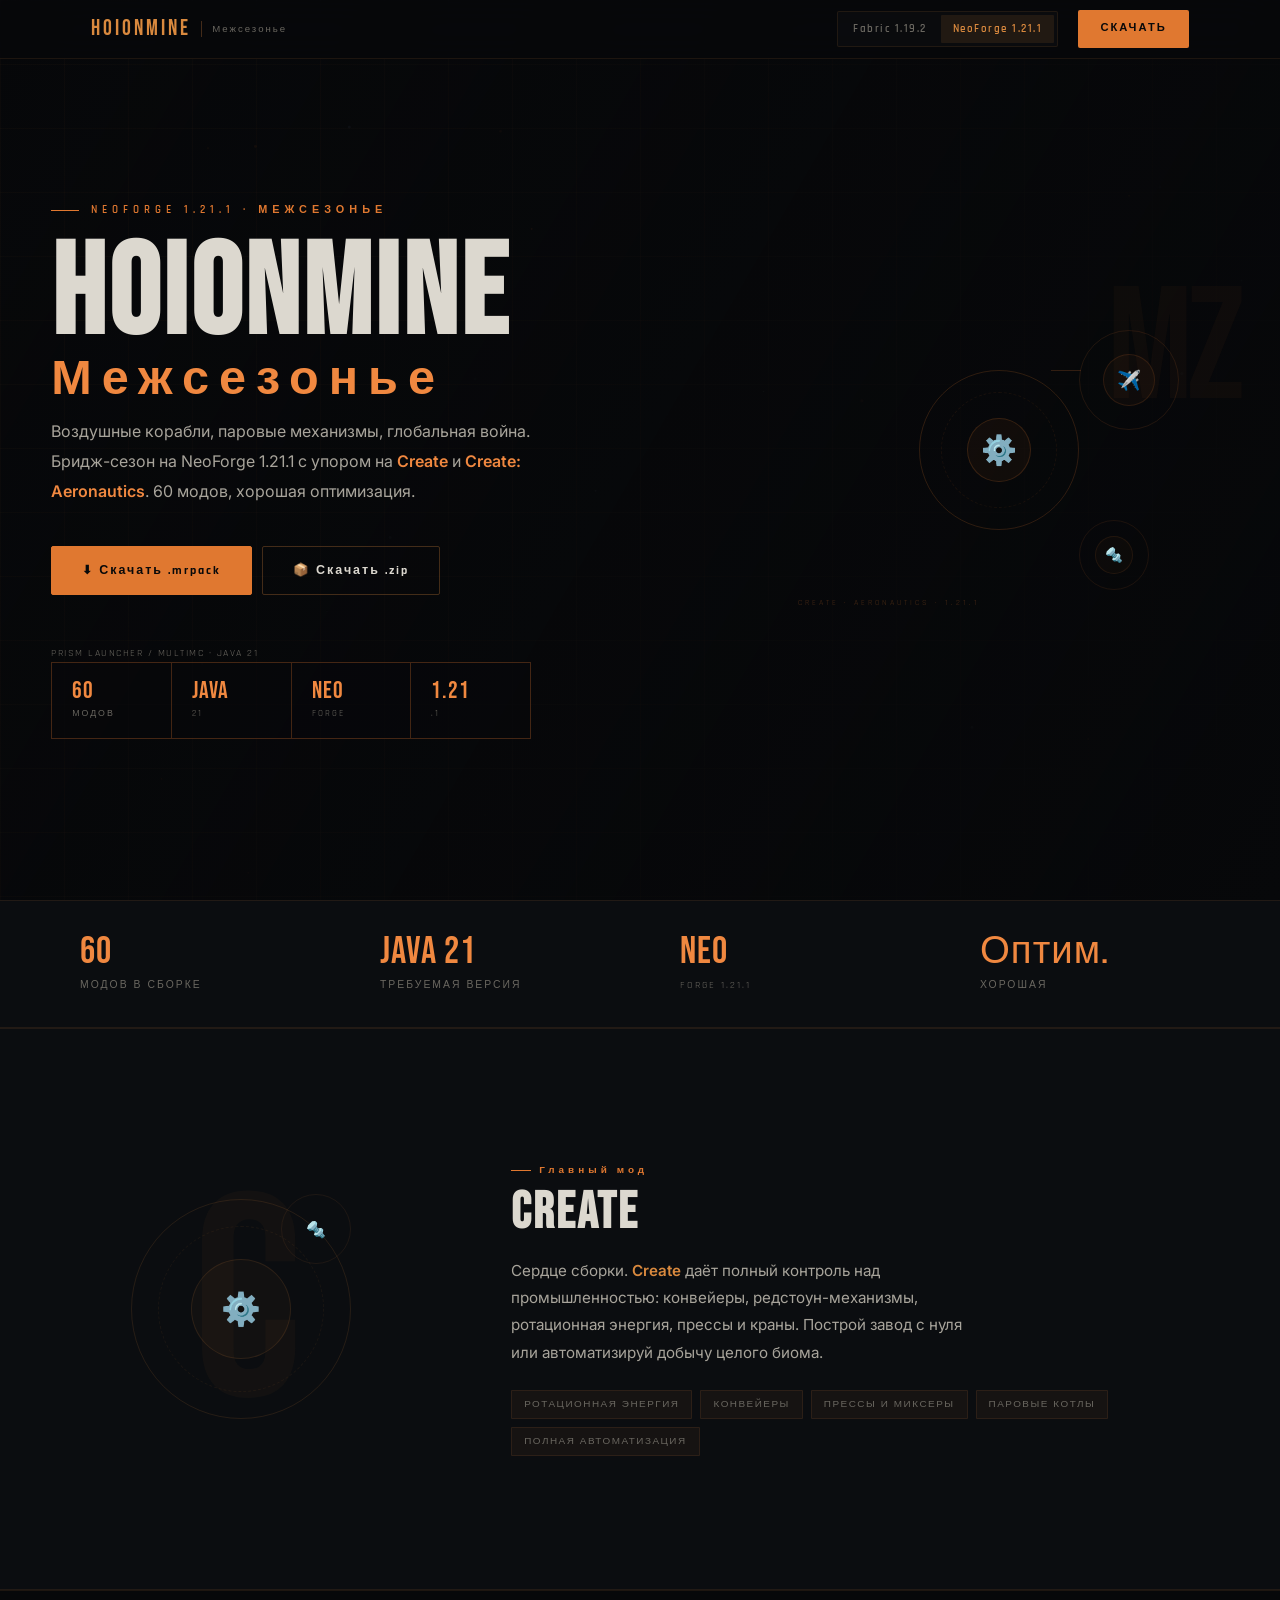
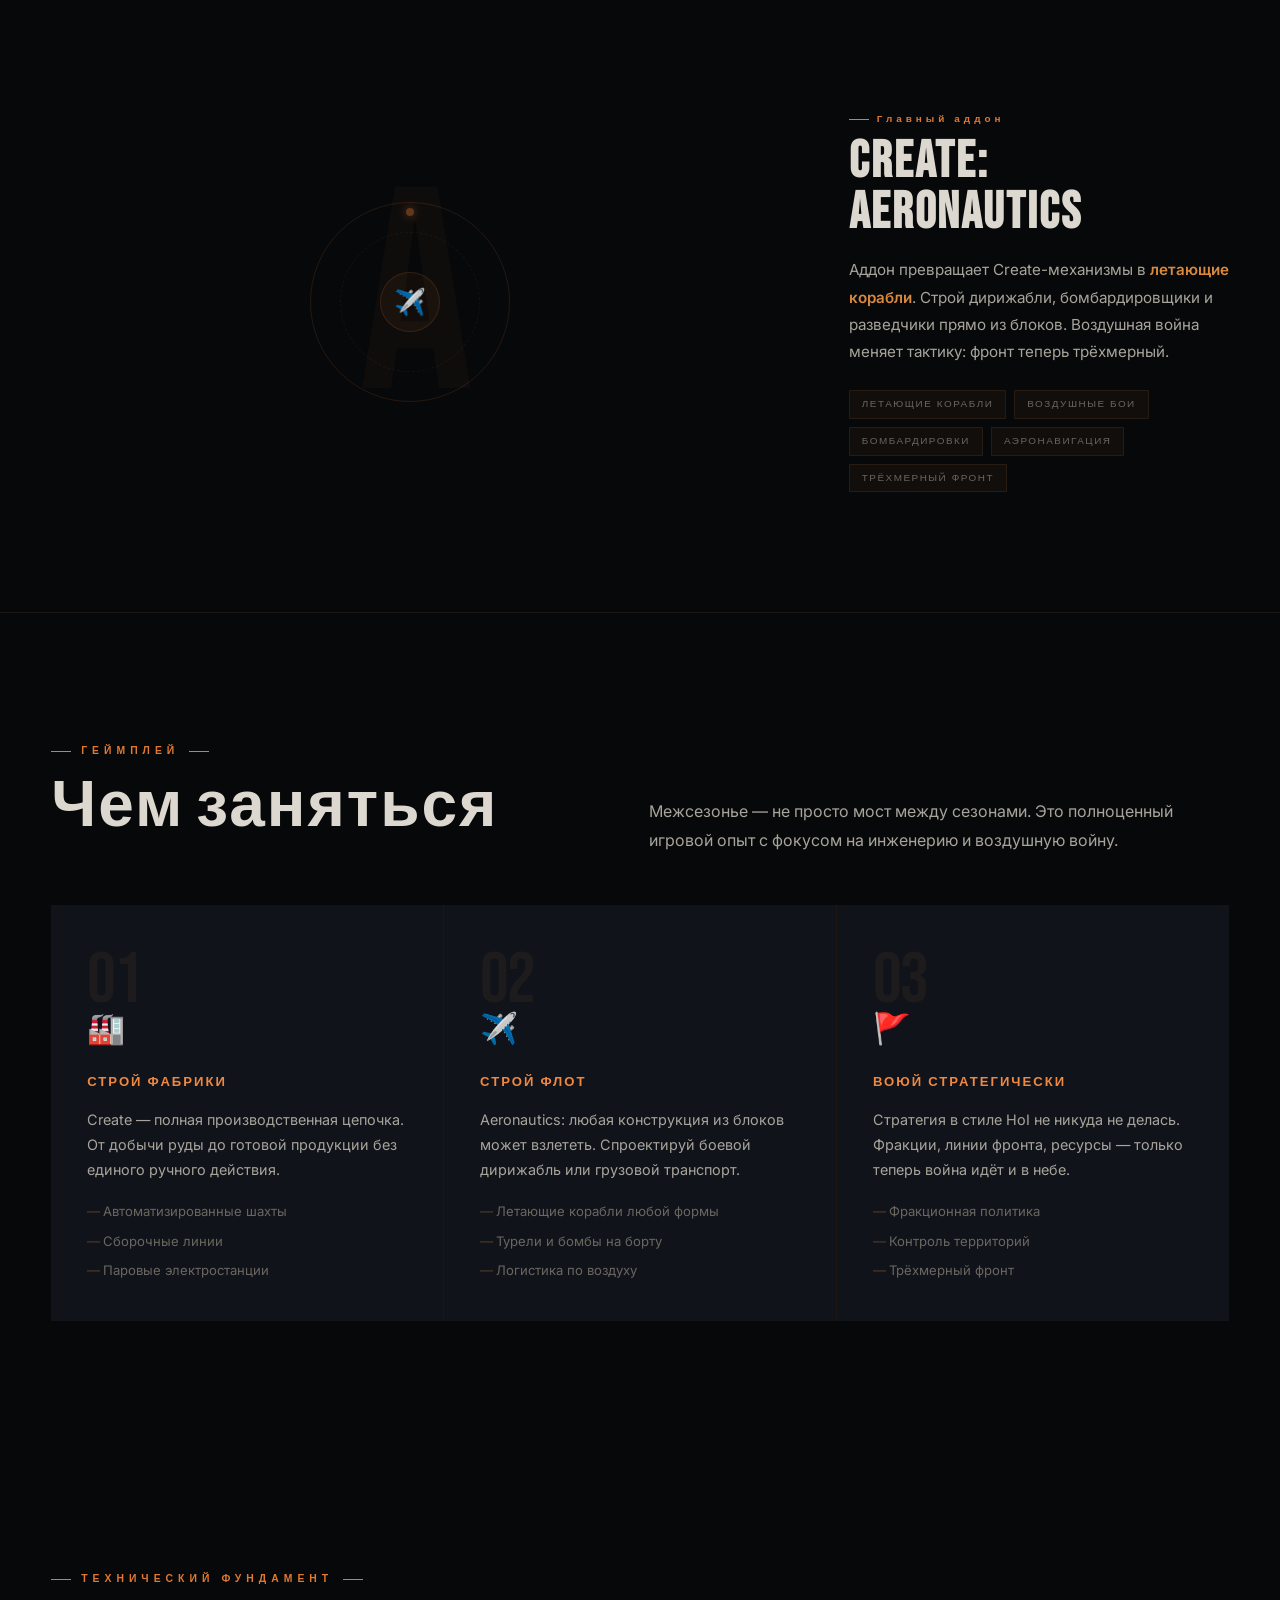
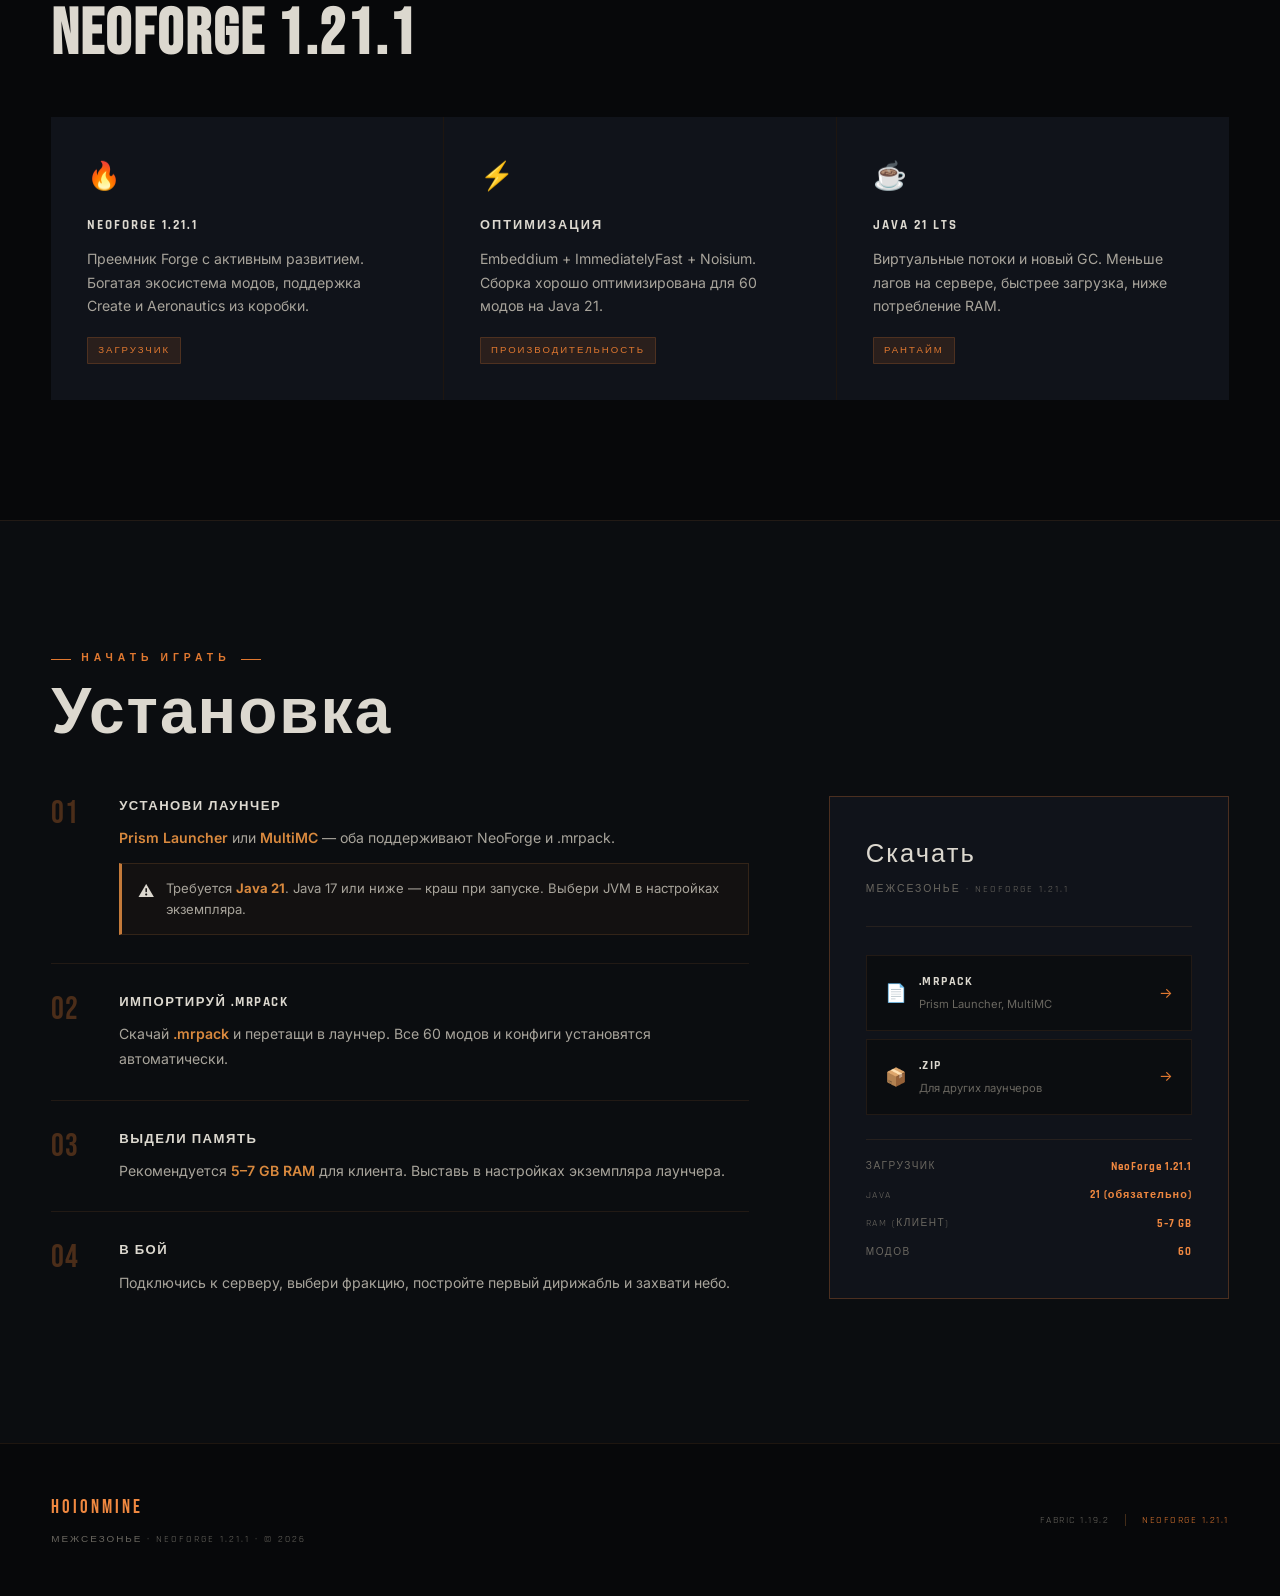
==== commit f1dd18f7: "Refactor code structure for improved readability and maintainability" ====
--- a/neoforge.html
+++ b/neoforge.html
@@ -1,498 +1,420 @@
 <!DOCTYPE html>
 <html lang="ru">
-
 <head>
     <meta charset="UTF-8">
     <meta name="viewport" content="width=device-width, initial-scale=1.0">
-    <meta name="description"
-        content="HoIOnMine: Steel & Sorcery 2.0 — переосмысление техномагической сборки на NeoForge 1.21.1. Больше модов, лучше производительность, Java 21.">
-    <title>HoIOnMine: Steel & Sorcery 2.0 — NeoForge 1.21.1</title>
+    <meta name="description" content="HoIOnMine: Межсезонье — модпак на NeoForge 1.21.1. Главное — Create и Create: Aeronautics. Воздушная война, паровые машины, 60 модов.">
+    <title>HoIOnMine: Межсезонье — NeoForge 1.21.1</title>
     <link rel="preconnect" href="https://fonts.googleapis.com">
     <link rel="preconnect" href="https://fonts.gstatic.com" crossorigin>
-    <link
-        href="https://fonts.googleapis.com/css2?family=Cinzel+Decorative:wght@400;700;900&family=Inter:wght@300;400;500;600;700&family=Orbitron:wght@400;500;600;700;800;900&display=swap"
-        rel="stylesheet">
+    <link href="https://fonts.googleapis.com/css2?family=Bebas+Neue&family=Rajdhani:wght@400;500;600;700&family=Inter:wght@300;400;500;600&display=swap" rel="stylesheet">
     <link rel="stylesheet" href="styles.css">
     <link rel="stylesheet" href="neoforge.css">
 </head>
-
-<body class="theme-neoforge">
-    <!-- Sticky Navigation -->
-    <nav id="sticky-nav" class="sticky-nav">
-        <div class="sticky-nav__inner">
-            <div class="sticky-nav__logo">⚙️ HoIOnMine <span class="nf-badge">NeoForge</span></div>
-            <div class="sticky-nav__actions">
-                <a href="index.html" class="btn btn--ghost btn--nav">
-                    <span class="btn__icon">←</span>
-                    <span class="btn__text">Fabric 1.19.2</span>
-                </a>
-                <button id="toggle-effects" class="sticky-nav__toggle" title="Вкл/Выкл эффекты">
-                    <span class="sticky-nav__toggle-icon">✦</span>
-                </button>
-                <a href="https://github.com/Franixx88/HoiOnMine-Site/releases/latest"
-                    class="btn btn--forge btn--nav">
-                    <span class="btn__icon">⬇</span>
-                    <span class="btn__text">СКАЧАТЬ</span>
-                </a>
-            </div>
+<body>
+
+    <canvas id="particles-canvas"></canvas>
+
+    <!-- NAV -->
+    <nav class="nav">
+        <div class="nav__inner">
+            <a href="neoforge.html" class="nav__logo">
+                HoIOnMine
+                <span class="nav__logo-sub">Межсезонье</span>
+            </a>
+            <div class="nav__spacer"></div>
+            <div class="nav__versions">
+                <a href="index.html" class="nav__ver nav__ver--other">Fabric 1.19.2</a>
+                <a href="neoforge.html" class="nav__ver nav__ver--active">NeoForge 1.21.1</a>
+            </div>
+            <a href="#install" class="nav__dl nf-dl">СКАЧАТЬ</a>
         </div>
     </nav>
 
-    <!-- Floating Particles Canvas -->
-    <canvas id="particles-canvas"></canvas>
-
-    <!-- Cursor Follower Canvas -->
-    <canvas id="cursor-canvas"></canvas>
-
-    <!-- ====== VERSION BADGE STRIP ====== -->
-    <div class="version-strip">
-        <div class="version-strip__inner">
-            <span class="version-strip__tag">🆕 НОВАЯ ВЕРСИЯ</span>
-            <span class="version-strip__text">NeoForge 1.21.1 · Java 21 · Полный ребилд модпака</span>
-            <a href="#install" class="version-strip__link">Скачать →</a>
+    <!-- HERO -->
+    <section class="hero">
+        <div class="hero__bg hero__bg--nf"></div>
+        <div class="hero__grad"></div>
+        <div class="hero__inner">
+
+            <!-- Left text -->
+            <div class="hero__text">
+                <p class="hero__tag nf-tag">
+                    <span class="hero__tag-line nf-line"></span>
+                    NeoForge 1.21.1 · Межсезонье
+                </p>
+                <h1 class="hero__title">
+                    HoIOnMine
+                    <span class="hero__title-sub nf-title-sub">Межсезонье</span>
+                </h1>
+                <p class="hero__desc">
+                    Воздушные корабли, паровые механизмы, глобальная война.
+                    Бридж-сезон на NeoForge 1.21.1 с упором на <strong class="nf-strong">Create</strong>
+                    и <strong class="nf-strong">Create: Aeronautics</strong>.
+                    60 модов, хорошая оптимизация.
+                </p>
+                <div class="hero__cta">
+                    <a href="#install" class="btn btn--nf">⬇ Скачать .mrpack</a>
+                    <a href="#install" class="btn btn--outline">📦 Скачать .zip</a>
+                </div>
+                <p class="hero__cta-note nf-note">Prism Launcher / MultiMC · Java 21</p>
+                <div class="hero__stats nf-stats">
+                    <div class="hero__stat">
+                        <span class="hero__stat-val nf-val">60</span>
+                        <span class="hero__stat-lbl">Модов</span>
+                    </div>
+                    <div class="hero__stat">
+                        <span class="hero__stat-val nf-val">Java</span>
+                        <span class="hero__stat-lbl">21</span>
+                    </div>
+                    <div class="hero__stat">
+                        <span class="hero__stat-val nf-val">Neo</span>
+                        <span class="hero__stat-lbl">Forge</span>
+                    </div>
+                    <div class="hero__stat">
+                        <span class="hero__stat-val nf-val">1.21</span>
+                        <span class="hero__stat-lbl">.1</span>
+                    </div>
+                </div>
+            </div>
+
+            <!-- Right visual: interconnected gears (Create theme) -->
+            <div class="hero__visual" aria-hidden="true">
+                <div class="hero__deco-num nf-deco">MZ</div>
+                <div class="nf-gears">
+                    <!-- Main gear -->
+                    <div class="nfg-main">
+                        <div class="nfg-main__ring"></div>
+                        <div class="nfg-main__ring nfg-main__ring--2"></div>
+                        <div class="nfg-main__center">⚙️</div>
+                    </div>
+                    <!-- Secondary gear (Aeronautics) -->
+                    <div class="nfg-sec">
+                        <div class="nfg-sec__ring"></div>
+                        <div class="nfg-sec__center">✈️</div>
+                    </div>
+                    <!-- Connector line -->
+                    <div class="nfg-connector"></div>
+                    <!-- Small tertiary -->
+                    <div class="nfg-tiny">
+                        <div class="nfg-tiny__ring"></div>
+                        <div class="nfg-tiny__center">🔩</div>
+                    </div>
+                    <span class="gear__label nf-gear-label">CREATE · AERONAUTICS · 1.21.1</span>
+                </div>
+            </div>
+        </div>
+    </section>
+
+    <!-- STATS STRIP -->
+    <div class="strip">
+        <div class="strip__inner">
+            <div class="strip__item">
+                <span class="strip__val nf-strip-val">60</span>
+                <span class="strip__lbl">Модов в сборке</span>
+            </div>
+            <div class="strip__item">
+                <span class="strip__val nf-strip-val">Java 21</span>
+                <span class="strip__lbl">Требуемая версия</span>
+            </div>
+            <div class="strip__item">
+                <span class="strip__val nf-strip-val">Neo</span>
+                <span class="strip__lbl">Forge 1.21.1</span>
+            </div>
+            <div class="strip__item">
+                <span class="strip__val nf-strip-val">Оптим.</span>
+                <span class="strip__lbl">Хорошая</span>
+            </div>
         </div>
     </div>
 
-    <!-- ====== HERO SECTION ====== -->
-    <section id="hero" class="hero hero--neoforge">
-        <div class="hero__overlay hero__overlay--forge"></div>
-        <div class="hero__bg-image hero__bg-image--forge"></div>
-
-        <!-- Animated Rune Circles -->
-        <div class="hero__rune-circle hero__rune-circle--left"></div>
-        <div class="hero__rune-circle hero__rune-circle--right"></div>
-
-        <!-- Diagonal Rift Line -->
-        <div class="hero__rift">
-            <div class="hero__rift-glow hero__rift-glow--forge"></div>
-        </div>
-
-        <!-- Forge Grid -->
-        <div class="hero__forge-grid"></div>
-
-        <div class="hero__content">
-            <div class="hero__version-tag">
-                <span class="hero__version-pill">NeoForge 1.21.1</span>
-            </div>
-            <div class="hero__logo">
-                <span class="hero__logo-icon">⚙️</span>
-                <h1 class="hero__title">
-                    <span class="hero__title-steel">HoIOnMine:</span>
-                    <span class="hero__title-forge">Steel & Sorcery 2.0</span>
-                </h1>
-            </div>
-
-            <h2 class="hero__subtitle">Масштабная Техномагическая Сборка на NeoForge 1.21.1</h2>
-            <p class="hero__description">
-                Полный ребилд легендарной сборки. Новый загрузчик, новые моды, новые возможности.
-                <br>Та же глобальная стратегия — мощнее, быстрее, глубже.
-            </p>
-
-            <!-- Comparison Badges -->
-            <div class="hero__badges">
-                <div class="hero__badge">
-                    <span class="hero__badge-icon">🔥</span>
-                    <span class="hero__badge-text">NeoForge вместо Fabric</span>
-                </div>
-                <div class="hero__badge">
-                    <span class="hero__badge-icon">☕</span>
-                    <span class="hero__badge-text">Java 21</span>
-                </div>
-                <div class="hero__badge">
-                    <span class="hero__badge-icon">📦</span>
-                    <span class="hero__badge-text">180+ модов</span>
-                </div>
-                <div class="hero__badge">
-                    <span class="hero__badge-icon">⚡</span>
-                    <span class="hero__badge-text">Embeddium + Oculus</span>
-                </div>
-            </div>
-
-            <div class="hero__cta">
-                <div class="hero__cta-btn-wrap">
-                    <a href="https://github.com/Franixx88/HoiOnMine-Site/releases/latest/download/hoionmine-neoforge.mrpack"
-                        class="btn btn--forge">
-                        <span class="btn__icon">⬇</span>
-                        <span class="btn__text">СКАЧАТЬ .MRPACK</span>
-                        <span class="btn__shine"></span>
-                    </a>
-                    <span class="btn-format-label">Для Prism Launcher / MultiMC</span>
-                </div>
-                <div class="hero__cta-btn-wrap">
-                    <a href="https://github.com/Franixx88/HoiOnMine-Site/releases/latest/download/HoiOnMine-NeoForge.zip"
-                        class="btn btn--rust">
-                        <span class="btn__icon">📦</span>
-                        <span class="btn__text">СКАЧАТЬ .ZIP</span>
-                        <span class="btn__shine"></span>
-                    </a>
-                    <span class="btn-format-label">Для других лаунчеров</span>
-                </div>
-                <a href="#whats-new" class="btn btn--magic">
-                    <span class="btn__icon">✦</span>
-                    <span class="btn__text">ЧТО НОВОГО</span>
-                    <span class="btn__shine"></span>
-                </a>
-            </div>
-
-            <div class="hero__scroll-indicator">
-                <div class="hero__scroll-line"></div>
-                <span>СКРОЛЛ</span>
-            </div>
-        </div>
-    </section>
-
-    <!-- ====== WHAT'S NEW SECTION ====== -->
-    <section id="whats-new" class="whats-new-section">
-        <div class="whats-new-section__bg"></div>
-        <div class="section-header">
-            <span class="section-header__tag forge-tag">ОБНОВЛЕНИЯ</span>
-            <h2 class="section-header__title">Что изменилось в 2.0</h2>
-            <div class="section-header__line forge-line"></div>
-        </div>
-
-        <div class="changelog-grid">
-            <div class="changelog-card changelog-card--major">
-                <div class="changelog-card__icon">🔥</div>
-                <h3 class="changelog-card__title">NeoForge вместо Fabric</h3>
-                <p class="changelog-card__text">Переход на NeoForge открывает доступ к тысячам модов из экосистемы Forge,
-                    которые никогда не были портированы на Fabric. Шире выбор — глубже геймплей.</p>
-                <div class="changelog-card__tag">ПЛАТФОРМА</div>
-            </div>
-
-            <div class="changelog-card changelog-card--perf">
-                <div class="changelog-card__icon">⚡</div>
-                <h3 class="changelog-card__title">Новый стек оптимизации</h3>
-                <p class="changelog-card__text">Embeddium + Oculus + ImmediatelyFast. Значительный прирост FPS по
-                    сравнению с Fabric-версией. Дальность прорисовки увеличена без потери производительности.</p>
-                <div class="changelog-card__tag">ПРОИЗВОДИТЕЛЬНОСТЬ</div>
-            </div>
-
-            <div class="changelog-card changelog-card--content">
-                <div class="changelog-card__icon">⚙️</div>
-                <h3 class="changelog-card__title">Create: расширенный арсенал</h3>
-                <p class="changelog-card__text">Обновлённый Create с аддонами — Create: Steam 'n' Rails, Create:
-                    Crafts & Additions, Create: Enchantment Industry. Промышленность вышла на новый уровень.</p>
-                <div class="changelog-card__tag">ТЕХНОЛОГИИ</div>
-            </div>
-
-            <div class="changelog-card changelog-card--magic">
-                <div class="changelog-card__icon">✨</div>
-                <h3 class="changelog-card__title">Углублённая магическая система</h3>
-                <p class="changelog-card__text">Ars Nouveau 3.0, Occultism и Blood Magic. Три школы магии с
-                    уникальными механиками, которые переплетаются с индустриальной прогрессией.</p>
-                <div class="changelog-card__tag">МАГИЯ</div>
-            </div>
-
-            <div class="changelog-card changelog-card--world">
-                <div class="changelog-card__icon">🗺️</div>
-                <h3 class="changelog-card__title">Живой мир и биомы</h3>
-                <p class="changelog-card__text">Terralith + Biomes O' Plenty + Alex's Mobs. Мир стал враждебнее и
-                    разнообразнее. Каждый регион — уникальный театр военных действий.</p>
-                <div class="changelog-card__tag">МИР</div>
-            </div>
-
-            <div class="changelog-card changelog-card--java">
-                <div class="changelog-card__icon">☕</div>
-                <h3 class="changelog-card__title">Java 21</h3>
-                <p class="changelog-card__text">Виртуальные потоки Java 21 снижают нагрузку сервера при большом числе
-                    игроков. Сборка полностью оптимизирована под новую версию JVM.</p>
-                <div class="changelog-card__tag">ТЕХНИЧЕСКИЙ СТЕК</div>
-            </div>
-        </div>
-    </section>
-
-    <!-- ====== THREE PILLARS SECTION ====== -->
-    <section id="pillars" class="pillars pillars--forge">
-        <div class="section-header">
-            <span class="section-header__tag forge-tag">ЯДРО ГЕЙМПЛЕЯ</span>
-            <h2 class="section-header__title">Три Колонны Власти</h2>
-            <div class="section-header__line forge-line"></div>
-        </div>
-
-        <div class="pillars__grid">
-            <!-- Card 1: Technology -->
-            <div class="pillar-card" data-pillar="tech">
-                <div class="pillar-card__glow"></div>
-                <div class="pillar-card__border"></div>
-                <div class="pillar-card__visual">
-                    <div class="pillar-card__icon-wrap">
-                        <span class="pillar-card__icon">⚙️</span>
-                        <div class="pillar-card__gear-ring"></div>
-                    </div>
-                    <div class="pillar-card__particles" id="tech-particles"></div>
-                </div>
-                <div class="pillar-card__content">
-                    <h3 class="pillar-card__title">ТЕХНОЛОГИЧЕСКИЙ ПРОГРЕСС</h3>
-                    <div class="pillar-card__divider"></div>
-                    <p class="pillar-card__text">
-                        Create с полным арсеналом аддонов. Паровые поезда, электрические двигатели,
-                        <strong>зачарованное производство</strong> и <strong>аэронавтика</strong>.
-                    </p>
-                    <ul class="pillar-card__features">
-                        <li>Create: Steam 'n' Rails — паровые пути</li>
-                        <li>Create: Crafts & Additions — электричество</li>
-                        <li>Create: Enchantment Industry — маго-индустрия</li>
-                        <li>Applied Energistics 2 — квантовая логистика</li>
+    <!-- SPOTLIGHT: Create -->
+    <section class="spotlight section-pad">
+        <div class="container">
+            <div class="spotlight__inner">
+                <div class="spotlight__visual" aria-hidden="true">
+                    <div class="spotlight__bg-num">C</div>
+                    <div class="spotlight__gears">
+                        <div class="sg-big"></div>
+                        <div class="sg-center">⚙️</div>
+                        <div class="sg-small">🔩</div>
+                    </div>
+                </div>
+                <div class="spotlight__content">
+                    <p class="spotlight__tag nf-spotlight-tag">Главный мод</p>
+                    <h2 class="spotlight__name">Create</h2>
+                    <p class="spotlight__desc">
+                        Сердце сборки. <strong>Create</strong> даёт полный контроль над
+                        промышленностью: конвейеры, редстоун-механизмы, ротационная энергия,
+                        прессы и краны. Построй завод с нуля или автоматизируй добычу целого биома.
+                    </p>
+                    <div class="spotlight__tags">
+                        <span class="stag">Ротационная энергия</span>
+                        <span class="stag">Конвейеры</span>
+                        <span class="stag">Прессы и миксеры</span>
+                        <span class="stag">Паровые котлы</span>
+                        <span class="stag">Полная автоматизация</span>
+                    </div>
+                </div>
+            </div>
+        </div>
+    </section>
+
+    <!-- SPOTLIGHT: Aeronautics -->
+    <section class="spotlight section-pad nf-spotlight-2">
+        <div class="container">
+            <div class="spotlight__inner spotlight__inner--rev">
+                <div class="spotlight__content">
+                    <p class="spotlight__tag nf-spotlight-tag">Главный аддон</p>
+                    <h2 class="spotlight__name">Create: Aeronautics</h2>
+                    <p class="spotlight__desc">
+                        Аддон превращает Create-механизмы в <strong>летающие корабли</strong>.
+                        Строй дирижабли, бомбардировщики и разведчики прямо из блоков.
+                        Воздушная война меняет тактику: фронт теперь трёхмерный.
+                    </p>
+                    <div class="spotlight__tags">
+                        <span class="stag">Летающие корабли</span>
+                        <span class="stag">Воздушные бои</span>
+                        <span class="stag">Бомбардировки</span>
+                        <span class="stag">Аэронавигация</span>
+                        <span class="stag">Трёхмерный фронт</span>
+                    </div>
+                </div>
+                <div class="spotlight__visual" aria-hidden="true">
+                    <div class="spotlight__bg-num">A</div>
+                    <div class="aero-visual">
+                        <div class="aero-ring"></div>
+                        <div class="aero-ring aero-ring--2"></div>
+                        <div class="aero-center">✈️</div>
+                        <div class="aero-orbit">
+                            <div class="aero-dot"></div>
+                        </div>
+                    </div>
+                </div>
+            </div>
+        </div>
+    </section>
+
+    <!-- FEATURES -->
+    <section class="features section-pad">
+        <div class="container">
+            <div class="features__head">
+                <div>
+                    <p class="sec-label nf-sec-label">Геймплей</p>
+                    <h2 class="sec-title">Чем заняться</h2>
+                </div>
+                <p class="sec-sub">
+                    Межсезонье — не просто мост между сезонами.
+                    Это полноценный игровой опыт с фокусом на инженерию и воздушную войну.
+                </p>
+            </div>
+            <div class="features__grid">
+                <div class="feat-card">
+                    <div class="feat-card__n">01</div>
+                    <span class="feat-card__icon">🏭</span>
+                    <h3 class="feat-card__title nf-card-title">Строй фабрики</h3>
+                    <p class="feat-card__text">
+                        Create — полная производственная цепочка.
+                        От добычи руды до готовой продукции без единого
+                        ручного действия.
+                    </p>
+                    <ul class="feat-card__list">
+                        <li>Автоматизированные шахты</li>
+                        <li>Сборочные линии</li>
+                        <li>Паровые электростанции</li>
                     </ul>
                 </div>
-            </div>
-
-            <!-- Card 2: Magic -->
-            <div class="pillar-card" data-pillar="magic">
-                <div class="pillar-card__glow"></div>
-                <div class="pillar-card__border"></div>
-                <div class="pillar-card__visual">
-                    <div class="pillar-card__icon-wrap">
-                        <span class="pillar-card__icon">✨</span>
-                        <div class="pillar-card__magic-ring"></div>
-                    </div>
-                    <div class="pillar-card__particles" id="magic-particles"></div>
-                </div>
-                <div class="pillar-card__content">
-                    <h3 class="pillar-card__title">МАГИЯ И ТАЙНЫЕ ЗНАНИЯ</h3>
-                    <div class="pillar-card__divider"></div>
-                    <p class="pillar-card__text">
-                        Три школы магии — <strong>Ars Nouveau</strong>, <strong>Occultism</strong> и
-                        <strong>Blood Magic</strong>. Каждая со своими ритуалами, артефактами и тёмными тайнами.
-                    </p>
-                    <ul class="pillar-card__features">
-                        <li>Ars Nouveau 3.0 — рунические заклинания</li>
-                        <li>Occultism — демонологические ритуалы</li>
-                        <li>Blood Magic — тёмная жертвенная магия</li>
-                        <li>Reliquary Reincarnations — реликвии эпох</li>
+                <div class="feat-card">
+                    <div class="feat-card__n">02</div>
+                    <span class="feat-card__icon">✈️</span>
+                    <h3 class="feat-card__title nf-card-title">Строй флот</h3>
+                    <p class="feat-card__text">
+                        Aeronautics: любая конструкция из блоков может
+                        взлететь. Спроектируй боевой дирижабль
+                        или грузовой транспорт.
+                    </p>
+                    <ul class="feat-card__list">
+                        <li>Летающие корабли любой формы</li>
+                        <li>Турели и бомбы на борту</li>
+                        <li>Логистика по воздуху</li>
                     </ul>
                 </div>
-            </div>
-
-            <!-- Card 3: Politics -->
-            <div class="pillar-card" data-pillar="politics">
-                <div class="pillar-card__glow"></div>
-                <div class="pillar-card__border"></div>
-                <div class="pillar-card__visual">
-                    <div class="pillar-card__icon-wrap">
-                        <span class="pillar-card__icon">🚩</span>
-                        <div class="pillar-card__map-ring"></div>
-                    </div>
-                    <div class="pillar-card__particles" id="politics-particles"></div>
-                </div>
-                <div class="pillar-card__content">
-                    <h3 class="pillar-card__title">ПОЛИТИЧЕСКАЯ АРЕНА</h3>
-                    <div class="pillar-card__divider"></div>
-                    <p class="pillar-card__text">
-                        Глобальная игра на шахматной доске мира. <strong>Территориальные споры</strong>,
-                        <strong>Дипломатия и предательство</strong> — движущиеся линии фронта теперь динамичнее.
-                    </p>
-                    <ul class="pillar-card__features">
-                        <li>Стиль Hearts of Iron — глобальная стратегия</li>
-                        <li>Фракционная система с дипломатией</li>
-                        <li>Экономика ресурсов и торговые пути</li>
-                        <li>Магическое ПВО и механические танки</li>
+                <div class="feat-card">
+                    <div class="feat-card__n">03</div>
+                    <span class="feat-card__icon">🚩</span>
+                    <h3 class="feat-card__title nf-card-title">Воюй стратегически</h3>
+                    <p class="feat-card__text">
+                        Стратегия в стиле HoI не никуда не делась.
+                        Фракции, линии фронта, ресурсы — только теперь
+                        война идёт и в небе.
+                    </p>
+                    <ul class="feat-card__list">
+                        <li>Фракционная политика</li>
+                        <li>Контроль территорий</li>
+                        <li>Трёхмерный фронт</li>
                     </ul>
                 </div>
             </div>
         </div>
     </section>
 
-    <!-- ====== TECH STACK SECTION ====== -->
-    <section id="tech-stack" class="tech-section tech-section--forge">
-        <div class="tech-section__bg-grid"></div>
-        <div class="tech-section__pulse-lines">
-            <div class="pulse-line pulse-line--1"></div>
-            <div class="pulse-line pulse-line--2"></div>
-            <div class="pulse-line pulse-line--3"></div>
-        </div>
-
-        <div class="section-header">
-            <span class="section-header__tag forge-tag">НАДЁЖНОСТЬ</span>
-            <h2 class="section-header__title">Технический Фундамент 2.0</h2>
-            <div class="section-header__line forge-line"></div>
-        </div>
-
-        <div class="tech-section__grid">
-            <div class="tech-card" data-tech="neoforge">
-                <div class="tech-card__icon-wrap">
-                    <span class="tech-card__icon">🔥</span>
-                    <svg class="tech-card__ring tech-card__ring--forge" viewBox="0 0 100 100">
-                        <circle cx="50" cy="50" r="45" />
-                    </svg>
-                </div>
-                <h3 class="tech-card__title">NeoForge 1.21.1</h3>
-                <p class="tech-card__text">Современный загрузчик с богатейшей экосистемой. Доступ к
-                    тысячам модов, которых нет на Fabric.</p>
-            </div>
-
-            <div class="tech-card" data-tech="performance">
-                <div class="tech-card__icon-wrap">
-                    <span class="tech-card__icon">🚀</span>
-                    <svg class="tech-card__ring tech-card__ring--forge" viewBox="0 0 100 100">
-                        <circle cx="50" cy="50" r="45" />
-                    </svg>
-                </div>
-                <h3 class="tech-card__title">Оптимизация нового поколения</h3>
-                <p class="tech-card__text">Embeddium + Oculus + ImmediatelyFast + Noisium. Стабильный
-                    FPS даже с шейдерами на масштабных серверах.</p>
-            </div>
-
-            <div class="tech-card" data-tech="java21">
-                <div class="tech-card__icon-wrap">
-                    <span class="tech-card__icon">☕</span>
-                    <svg class="tech-card__ring tech-card__ring--forge" viewBox="0 0 100 100">
-                        <circle cx="50" cy="50" r="45" />
-                    </svg>
-                </div>
-                <h3 class="tech-card__title">Java 21 LTS</h3>
-                <p class="tech-card__text">Виртуальные потоки и улучшенный GC. Сервер держит больше
-                    игроков при меньшей нагрузке на CPU.</p>
-            </div>
-        </div>
-
-        <!-- Stats Bar -->
-        <div class="tech-section__stats">
-            <div class="stat-item">
-                <span class="stat-item__number stat-item__number--forge" data-target="180">0</span>
-                <span class="stat-item__label">Модов в сборке</span>
-            </div>
-            <div class="stat-item">
-                <span class="stat-item__number stat-item__number--forge" data-target="90">0</span>
-                <span class="stat-item__label">FPS (стабильно)</span>
-            </div>
-            <div class="stat-item">
-                <span class="stat-item__number stat-item__number--forge" data-target="3">0</span>
-                <span class="stat-item__label">Школы магии</span>
-            </div>
-            <div class="stat-item">
-                <span class="stat-item__number stat-item__number--forge" data-target="21">0</span>
-                <span class="stat-item__label">Java версия</span>
-            </div>
-        </div>
-    </section>
-
-    <!-- ====== INSTALLATION SECTION ====== -->
-    <section id="install" class="install-section install-section--forge">
-        <div class="section-header">
-            <span class="section-header__tag forge-tag">НАЧАТЬ ИГРАТЬ</span>
-            <h2 class="section-header__title">Как Начать Свою Экспансию</h2>
-            <div class="section-header__line forge-line"></div>
-        </div>
-
-        <div class="install-section__steps">
-            <div class="install-step" data-step="1">
-                <div class="install-step__connector"></div>
-                <div class="install-step__number install-step__number--forge">
-                    <span>01</span>
-                    <div class="install-step__number-ring"></div>
-                </div>
-                <div class="install-step__content">
-                    <div class="install-step__icon">📥</div>
-                    <h3 class="install-step__title">Скачай Лаунчер</h3>
-                    <p class="install-step__text">
-                        Установи <strong>Prism Launcher</strong> или <strong>MultiMC</strong>. Оба
-                        поддерживают NeoForge и формат .mrpack.
-                    </p>
-                    <div class="install-step__warning install-step__warning--forge">
-                        <span class="install-step__warning-icon">⚠️</span>
-                        <p>Сборка требует <strong>Java 21</strong>. Java 8 или 17 не поддерживаются — будет краш при
-                            запуске. Убедись что JVM правильно выбрана в настройках лаунчера.</p>
-                    </div>
-                </div>
-            </div>
-
-            <div class="install-step" data-step="2">
-                <div class="install-step__connector"></div>
-                <div class="install-step__number install-step__number--forge">
-                    <span>02</span>
-                    <div class="install-step__number-ring"></div>
-                </div>
-                <div class="install-step__content">
-                    <div class="install-step__icon">📦</div>
-                    <h3 class="install-step__title">Импортируй Сборку</h3>
-                    <p class="install-step__text">
-                        Скачай <strong>.mrpack</strong> и перетащи его в окно лаунчера, либо используй
-                        «Добавить экземпляр → Из файла». Все моды и конфиги уже на месте.
-                    </p>
-                </div>
-            </div>
-
-            <div class="install-step" data-step="3">
-                <div class="install-step__connector"></div>
-                <div class="install-step__number install-step__number--forge">
-                    <span>03</span>
-                    <div class="install-step__number-ring"></div>
-                </div>
-                <div class="install-step__content">
-                    <div class="install-step__icon">🖥️</div>
-                    <h3 class="install-step__title">Настрой Память</h3>
-                    <p class="install-step__text">
-                        Рекомендуется <strong>6–8 GB RAM</strong> для клиента. Для сервера — от 8 GB.
-                        Выдели память в настройках экземпляра лаунчера.
-                    </p>
-                </div>
-            </div>
-
-            <div class="install-step" data-step="4">
-                <div class="install-step__number install-step__number--forge">
-                    <span>04</span>
-                    <div class="install-step__number-ring"></div>
-                </div>
-                <div class="install-step__content">
-                    <div class="install-step__icon">⚔️</div>
-                    <h3 class="install-step__title">Подключись к Серверу</h3>
-                    <p class="install-step__text">
-                        Введи адрес сервера, выбери фракцию — и начни свою экспансию.
-                        Мир ждёт нового лидера в 1.21.1.
-                    </p>
-                </div>
-            </div>
-        </div>
-
-        <!-- Final CTA -->
-        <div class="install-section__cta">
-            <div class="install-section__cta-buttons">
-                <div class="hero__cta-btn-wrap">
-                    <a href="https://github.com/Franixx88/HoiOnMine-Site/releases/latest/download/hoionmine-neoforge.mrpack"
-                        class="btn btn--forge btn--large">
-                        <span class="btn__icon">⬇</span>
-                        <span class="btn__text">СКАЧАТЬ .MRPACK</span>
-                        <span class="btn__shine"></span>
-                    </a>
-                    <span class="btn-format-label">Для Prism Launcher / MultiMC</span>
-                </div>
-                <div class="hero__cta-btn-wrap">
-                    <a href="https://github.com/Franixx88/HoiOnMine-Site/releases/latest/download/HoiOnMine-NeoForge.zip"
-                        class="btn btn--rust btn--large">
-                        <span class="btn__icon">📦</span>
-                        <span class="btn__text">СКАЧАТЬ .ZIP</span>
-                        <span class="btn__shine"></span>
-                    </a>
-                    <span class="btn-format-label">Для других лаунчеров</span>
-                </div>
-            </div>
-            <!-- Back to Fabric -->
-            <div class="install-section__back">
-                <p class="install-section__back-text">Ищешь старую версию?</p>
-                <a href="index.html" class="btn btn--ghost">
-                    <span class="btn__icon">←</span>
-                    <span class="btn__text">Fabric 1.19.2 — Steel & Sorcery 1.0</span>
-                </a>
-            </div>
-        </div>
-    </section>
-
-    <!-- ====== FOOTER ====== -->
-    <footer class="footer footer--forge">
-        <div class="footer__content">
-            <div class="footer__logo">⚙️ HoIOnMine: Steel & Sorcery 2.0</div>
-            <p class="footer__text">NeoForge 1.21.1 · Java 21 · Глобальная стратегия · Minecraft Modpack</p>
+    <!-- TECH SPECS -->
+    <section class="tech section-pad">
+        <div class="container">
+            <p class="sec-label nf-sec-label reveal">Технический фундамент</p>
+            <h2 class="sec-title reveal">NeoForge 1.21.1</h2>
+            <div class="tech__grid">
+                <div class="tech-item">
+                    <span class="tech-item__icon">🔥</span>
+                    <h3 class="tech-item__title">NeoForge 1.21.1</h3>
+                    <p class="tech-item__text">
+                        Преемник Forge с активным развитием. Богатая экосистема модов,
+                        поддержка Create и Aeronautics из коробки.
+                    </p>
+                    <span class="tech-item__tag nf-tech-tag">Загрузчик</span>
+                </div>
+                <div class="tech-item">
+                    <span class="tech-item__icon">⚡</span>
+                    <h3 class="tech-item__title">Оптимизация</h3>
+                    <p class="tech-item__text">
+                        Embeddium + ImmediatelyFast + Noisium. Сборка хорошо
+                        оптимизирована для 60 модов на Java 21.
+                    </p>
+                    <span class="tech-item__tag nf-tech-tag">Производительность</span>
+                </div>
+                <div class="tech-item">
+                    <span class="tech-item__icon">☕</span>
+                    <h3 class="tech-item__title">Java 21 LTS</h3>
+                    <p class="tech-item__text">
+                        Виртуальные потоки и новый GC. Меньше лагов на сервере,
+                        быстрее загрузка, ниже потребление RAM.
+                    </p>
+                    <span class="tech-item__tag nf-tech-tag">Рантайм</span>
+                </div>
+            </div>
+        </div>
+    </section>
+
+    <!-- INSTALL -->
+    <section id="install" class="install section-pad">
+        <div class="container">
+            <p class="sec-label nf-sec-label reveal">Начать играть</p>
+            <h2 class="sec-title reveal">Установка</h2>
+            <div class="install__layout">
+                <!-- Steps -->
+                <div class="install__steps">
+                    <div class="install-step">
+                        <div class="install-step__n nf-step-n">01</div>
+                        <div>
+                            <h3 class="install-step__title">Установи лаунчер</h3>
+                            <p class="install-step__text">
+                                <strong>Prism Launcher</strong> или <strong>MultiMC</strong> —
+                                оба поддерживают NeoForge и .mrpack.
+                            </p>
+                            <div class="install__warn">
+                                <span>⚠️</span>
+                                <p>Требуется <strong>Java 21</strong>. Java 17 или ниже — краш при запуске. Выбери JVM в настройках экземпляра.</p>
+                            </div>
+                        </div>
+                    </div>
+                    <div class="install-step">
+                        <div class="install-step__n nf-step-n">02</div>
+                        <div>
+                            <h3 class="install-step__title">Импортируй .mrpack</h3>
+                            <p class="install-step__text">
+                                Скачай <strong>.mrpack</strong> и перетащи в лаунчер.
+                                Все 60 модов и конфиги установятся автоматически.
+                            </p>
+                        </div>
+                    </div>
+                    <div class="install-step">
+                        <div class="install-step__n nf-step-n">03</div>
+                        <div>
+                            <h3 class="install-step__title">Выдели память</h3>
+                            <p class="install-step__text">
+                                Рекомендуется <strong>5–7 GB RAM</strong> для клиента.
+                                Выставь в настройках экземпляра лаунчера.
+                            </p>
+                        </div>
+                    </div>
+                    <div class="install-step">
+                        <div class="install-step__n nf-step-n">04</div>
+                        <div>
+                            <h3 class="install-step__title">В бой</h3>
+                            <p class="install-step__text">
+                                Подключись к серверу, выбери фракцию, постройте
+                                первый дирижабль и захвати небо.
+                            </p>
+                        </div>
+                    </div>
+                </div>
+
+                <!-- Download box -->
+                <div class="install__dl-box nf-dl-box reveal">
+                    <div class="install__dl-title">Скачать</div>
+                    <div class="install__dl-ver">Межсезонье · NeoForge 1.21.1</div>
+                    <div class="install__dl-btns">
+                        <a href="https://github.com/Franixx88/HoiOnMine-Site/releases/latest/download/hoionmine-neoforge.mrpack"
+                           class="dl-btn nf-dl-btn">
+                            <div class="dl-btn__left">
+                                <span class="dl-btn__ico">📄</span>
+                                <div>
+                                    <span class="dl-btn__name">.MRPACK</span>
+                                    <span class="dl-btn__hint">Prism Launcher, MultiMC</span>
+                                </div>
+                            </div>
+                            <span class="dl-btn__arr nf-arr">→</span>
+                        </a>
+                        <a href="https://github.com/Franixx88/HoiOnMine-Site/releases/latest/download/HoiOnMine-NeoForge.zip"
+                           class="dl-btn nf-dl-btn">
+                            <div class="dl-btn__left">
+                                <span class="dl-btn__ico">📦</span>
+                                <div>
+                                    <span class="dl-btn__name">.ZIP</span>
+                                    <span class="dl-btn__hint">Для других лаунчеров</span>
+                                </div>
+                            </div>
+                            <span class="dl-btn__arr nf-arr">→</span>
+                        </a>
+                    </div>
+                    <div class="install__specs">
+                        <div class="spec-row">
+                            <span class="spec-row__k">Загрузчик</span>
+                            <span class="spec-row__v nf-spec-v">NeoForge 1.21.1</span>
+                        </div>
+                        <div class="spec-row">
+                            <span class="spec-row__k">Java</span>
+                            <span class="spec-row__v nf-spec-v">21 (обязательно)</span>
+                        </div>
+                        <div class="spec-row">
+                            <span class="spec-row__k">RAM (клиент)</span>
+                            <span class="spec-row__v nf-spec-v">5–7 GB</span>
+                        </div>
+                        <div class="spec-row">
+                            <span class="spec-row__k">Модов</span>
+                            <span class="spec-row__v nf-spec-v">60</span>
+                        </div>
+                    </div>
+                </div>
+            </div>
+        </div>
+    </section>
+
+    <!-- FOOTER -->
+    <footer class="footer">
+        <div class="footer__inner">
+            <div>
+                <div class="footer__logo nf-footer-logo">HoIOnMine</div>
+                <div class="footer__meta">Межсезонье · NeoForge 1.21.1 · © 2026</div>
+            </div>
             <div class="footer__versions">
-                <a href="index.html" class="footer__version-link">← Fabric 1.19.2</a>
-                <span class="footer__version-active">NeoForge 1.21.1 ●</span>
-            </div>
-            <div class="footer__divider"></div>
-            <p class="footer__copy">© 2026 HoIOnMine. Все права защищены.</p>
+                <a href="index.html" class="footer__ver">Fabric 1.19.2</a>
+                <div class="footer__sep"></div>
+                <span class="footer__ver footer__ver--active nf-active">NeoForge 1.21.1</span>
+            </div>
         </div>
     </footer>
 
     <script src="script.js"></script>
 </body>
-
 </html>
--- a/styles.css
+++ b/styles.css
@@ -1,1730 +1,1241 @@
-/* ============================================
-   HoIOnMine: Steel & Sorcery
-   Dark Fantasy Industrial Design System
-   ============================================ */
-
-/* ---------- CSS Variables ---------- */
+/* ============================================================
+   HoIOnMine — Tactical Atlas Design System
+   ============================================================ */
+
+/* ---------- Variables ---------- */
 :root {
-    /* Core Palette */
-    --coal-black: #0a0a0f;
-    --dark-navy: #0d1117;
-    --deep-blue: #1a1a2e;
-    --mana-blue: #2a1a5e;
-    --magic-purple: #6b3fa0;
-    --magic-glow: #8b5cf6;
-    --rust-brown: #8b4513;
-    --rust-light: #a0522d;
-    --tarnished-gold: #b8860b;
-    --bright-gold: #daa520;
-    --steel-silver: #c0c0c0;
-    --pale-text: #e0ddd5;
-    --muted-text: #aca79b;
-
-    /* Functional */
-    --bg-primary: var(--coal-black);
-    --bg-secondary: #0f0f1a;
-    --bg-card: rgba(15, 15, 26, 0.85);
-    --border-subtle: rgba(184, 134, 11, 0.15);
-    --border-glow: rgba(139, 92, 246, 0.3);
-
-    /* Typography */
-    --font-display: 'Cinzel Decorative', serif;
-    --font-industrial: 'Orbitron', sans-serif;
-    --font-body: 'Inter', sans-serif;
-
-    /* Spacing */
-    --section-padding: 120px;
-    --container-width: 1200px;
-}
-
-/* ---------- Global Reset & Base ---------- */
-*,
-*::before,
-*::after {
-    margin: 0;
-    padding: 0;
-    box-sizing: border-box;
-}
-
-html {
-    scroll-behavior: smooth;
-    font-size: 16px;
-}
-
+    --bg:          #07080a;
+    --bg-2:        #0b0d10;
+    --bg-card:     #10131a;
+    --bg-raised:   #141820;
+
+    --copper:      #c47a3a;
+    --copper-hi:   #d9893e;
+    --copper-dim:  rgba(196, 122, 58, 0.12);
+    --amber:       #e8a832;
+
+    --steel:       #68798a;
+    --steel-hi:    #8a9aac;
+
+    --text:        #dcd8cf;
+    --text-mid:    #a8a49b;
+    --text-dim:    #6a6760;
+
+    --border:      rgba(196, 122, 58, 0.12);
+    --border-hi:   rgba(196, 122, 58, 0.32);
+    --grid:        rgba(196, 122, 58, 0.035);
+
+    --f-display:   'Bebas Neue', sans-serif;
+    --f-ui:        'Rajdhani', sans-serif;
+    --f-body:      'Inter', sans-serif;
+
+    --gap-sec:     clamp(80px, 10vw, 120px);
+    --w:           1200px;
+    --px:          clamp(20px, 4vw, 60px);
+}
+
+/* ---------- Reset ---------- */
+*, *::before, *::after { margin: 0; padding: 0; box-sizing: border-box; }
+html { scroll-behavior: smooth; }
 body {
-    font-family: var(--font-body);
-    background: var(--bg-primary);
-    color: var(--pale-text);
+    font-family: var(--f-body);
+    background: var(--bg);
+    color: var(--text);
     overflow-x: hidden;
     line-height: 1.7;
     -webkit-font-smoothing: antialiased;
 }
-
-::selection {
-    background: var(--magic-purple);
-    color: #fff;
-}
-
+::selection { background: var(--copper); color: #000; }
+
+/* Blueprint grid */
+body::before {
+    content: '';
+    position: fixed;
+    inset: 0;
+    background-image:
+        linear-gradient(var(--grid) 1px, transparent 1px),
+        linear-gradient(90deg, var(--grid) 1px, transparent 1px);
+    background-size: 64px 64px;
+    pointer-events: none;
+    z-index: 0;
+}
+
+/* ---------- Particles ---------- */
 #particles-canvas {
     position: fixed;
-    top: 0;
-    left: 0;
-    width: 100%;
-    height: 100%;
+    inset: 0;
     pointer-events: none;
     z-index: 1;
-    opacity: 0.4;
-}
-
-#particles-canvas.particles-off {
-    display: none;
-}
-
-#cursor-canvas {
+    opacity: 0.25;
+}
+
+/* ===========================================
+   NAVIGATION
+   =========================================== */
+.nav {
     position: fixed;
-    top: 0;
-    left: 0;
-    width: 100%;
-    height: 100%;
-    pointer-events: none;
-    z-index: 99;
-    opacity: 0.6;
-}
-
-#cursor-canvas.cursor-off {
-    display: none;
-}
-
-/* ---------- Sticky Nav ---------- */
-.sticky-nav {
-    position: fixed;
-    top: 0;
-    left: 0;
-    right: 0;
+    top: 0; left: 0; right: 0;
     z-index: 100;
-    transform: translateY(-100%);
-    transition: transform 0.4s cubic-bezier(0.25, 0.46, 0.45, 0.94);
-}
-
-.sticky-nav.visible {
-    transform: translateY(0);
-}
-
-.sticky-nav__inner {
-    display: flex;
-    align-items: center;
-    justify-content: space-between;
-    max-width: var(--container-width);
+    background: rgba(7, 8, 10, 0.9);
+    backdrop-filter: blur(20px);
+    border-bottom: 1px solid var(--border);
+}
+
+.nav__inner {
+    display: flex;
+    align-items: center;
+    height: 58px;
+    max-width: var(--w);
     margin: 0 auto;
-    padding: 12px 30px;
-    background: rgba(10, 10, 15, 0.85);
-    backdrop-filter: blur(16px);
-    border-bottom: 1px solid rgba(184, 134, 11, 0.12);
-}
-
-.sticky-nav__logo {
-    font-family: var(--font-display);
-    font-size: 1rem;
+    padding: 0 var(--px);
+    gap: 20px;
+}
+
+.nav__logo {
+    font-family: var(--f-display);
+    font-size: 1.35rem;
+    letter-spacing: 3px;
+    color: var(--copper-hi);
+    text-decoration: none;
+    flex-shrink: 0;
+    display: flex;
+    align-items: center;
+    gap: 10px;
+}
+
+.nav__logo-sub {
+    font-family: var(--f-ui);
+    font-size: 0.6rem;
+    letter-spacing: 2px;
+    color: var(--text-dim);
+    font-weight: 500;
+    border-left: 1px solid var(--border-hi);
+    padding-left: 10px;
+}
+
+.nav__spacer { flex: 1; }
+
+.nav__versions {
+    display: flex;
+    align-items: center;
+    gap: 2px;
+    border: 1px solid var(--border);
+    border-radius: 2px;
+    padding: 3px;
+    background: rgba(255,255,255,0.02);
+}
+
+.nav__ver {
+    font-family: var(--f-ui);
+    font-size: 0.68rem;
+    font-weight: 600;
+    letter-spacing: 1.5px;
+    color: var(--text-dim);
+    text-decoration: none;
+    padding: 5px 12px;
+    border-radius: 1px;
+    transition: all 0.2s;
+    white-space: nowrap;
+    position: relative;
+}
+
+.nav__ver--active {
+    background: var(--copper-dim);
+    color: var(--copper-hi);
+}
+
+.nav__ver--other:hover {
+    color: var(--text);
+    background: rgba(255,255,255,0.04);
+}
+
+.nav__ver-badge {
+    position: absolute;
+    top: -7px;
+    right: -3px;
+    font-size: 0.38rem;
+    letter-spacing: 1px;
+    background: var(--copper);
+    color: #09090a;
+    font-weight: 900;
+    padding: 1px 4px;
+    border-radius: 1px;
+}
+
+.nav__dl {
+    font-family: var(--f-ui);
+    font-size: 0.7rem;
     font-weight: 700;
-    background: linear-gradient(135deg, var(--bright-gold), var(--magic-glow));
-    -webkit-background-clip: text;
-    -webkit-text-fill-color: transparent;
-    background-clip: text;
-}
-
-.sticky-nav__actions {
-    display: flex;
-    align-items: center;
-    gap: 12px;
-}
-
-.sticky-nav__toggle {
-    background: rgba(139, 92, 246, 0.08);
-    border: 1px solid rgba(139, 92, 246, 0.2);
-    border-radius: 4px;
-    color: var(--magic-glow);
-    width: 36px;
-    height: 36px;
-    display: flex;
-    align-items: center;
-    justify-content: center;
-    cursor: pointer;
-    font-size: 0.9rem;
-    transition: all 0.3s;
-}
-
-.sticky-nav__toggle:hover {
-    background: rgba(139, 92, 246, 0.15);
-    box-shadow: 0 0 15px rgba(139, 92, 246, 0.2);
-}
-
-.sticky-nav__toggle.effects-off {
-    opacity: 0.4;
-}
-
-.btn--nav {
-    padding: 10px 22px;
-    font-size: 0.65rem;
-}
-
-/* ---------- Utility ---------- */
-strong {
-    color: var(--bright-gold);
-    font-weight: 600;
-}
-
-/* ---------- Section Header ---------- */
-.section-header {
-    text-align: center;
-    margin-bottom: 80px;
-    position: relative;
-    z-index: 2;
-}
-
-.section-header__tag {
-    display: inline-block;
-    font-family: var(--font-industrial);
-    font-size: 0.7rem;
-    letter-spacing: 4px;
-    color: var(--tarnished-gold);
-    background: rgba(184, 134, 11, 0.08);
-    border: 1px solid rgba(184, 134, 11, 0.2);
-    padding: 6px 20px;
+    letter-spacing: 2px;
+    text-decoration: none;
+    color: #09090a;
+    background: var(--copper);
+    padding: 9px 22px;
     border-radius: 2px;
-    margin-bottom: 20px;
-    text-transform: uppercase;
-}
-
-.section-header__title {
-    font-family: var(--font-display);
-    font-size: clamp(2rem, 4vw, 3rem);
-    font-weight: 700;
-    background: linear-gradient(135deg, var(--bright-gold), var(--pale-text), var(--magic-glow));
-    -webkit-background-clip: text;
-    -webkit-text-fill-color: transparent;
-    background-clip: text;
-    margin-bottom: 20px;
-}
-
-.section-header__line {
-    width: 60px;
-    height: 2px;
-    background: linear-gradient(90deg, transparent, var(--tarnished-gold), transparent);
-    margin: 0 auto;
-}
-
-/* ============================================
-   HERO SECTION
-   ============================================ */
+    flex-shrink: 0;
+    transition: all 0.2s;
+}
+
+.nav__dl:hover {
+    background: var(--copper-hi);
+    box-shadow: 0 4px 24px rgba(196, 122, 58, 0.5);
+}
+
+/* ===========================================
+   HERO
+   =========================================== */
 .hero {
     position: relative;
     min-height: 100vh;
     display: flex;
     align-items: center;
-    justify-content: center;
+    padding: 100px var(--px) 60px;
+    z-index: 2;
     overflow: hidden;
-    z-index: 2;
-}
-
-.hero__bg-image {
+}
+
+.hero__bg {
     position: absolute;
     inset: 0;
     background: url('hero_bg.png') center/cover no-repeat;
-    opacity: 0.35;
-    filter: saturate(0.7) brightness(0.6);
-}
-
-.hero__overlay {
+    opacity: 0.07;
+    filter: saturate(0.2) brightness(0.4);
+}
+
+.hero__grad {
     position: absolute;
     inset: 0;
-    background:
-        radial-gradient(ellipse at 20% 50%, rgba(139, 69, 19, 0.15) 0%, transparent 60%),
-        radial-gradient(ellipse at 80% 50%, rgba(107, 63, 160, 0.2) 0%, transparent 60%),
-        linear-gradient(180deg, rgba(0, 0, 0, 0.4) 0%, rgba(10, 10, 15, 0.9) 90%);
+    background: linear-gradient(120deg,
+        rgba(7,8,10,0) 0%,
+        rgba(7,8,10,0.6) 60%,
+        rgba(7,8,10,1) 100%);
+}
+
+.hero__inner {
+    max-width: var(--w);
+    margin: 0 auto;
+    width: 100%;
+    display: grid;
+    grid-template-columns: 1fr 380px;
+    gap: 60px;
+    align-items: center;
+    position: relative;
+    z-index: 2;
+}
+
+/* Left text column */
+.hero__tag {
+    font-family: var(--f-ui);
+    font-size: 0.68rem;
+    font-weight: 600;
+    letter-spacing: 5px;
+    color: var(--copper);
+    text-transform: uppercase;
+    margin-bottom: 20px;
+    display: flex;
+    align-items: center;
+    gap: 12px;
+}
+
+.hero__tag-line {
+    display: inline-block;
+    width: 28px;
+    height: 1px;
+    background: var(--copper);
+    flex-shrink: 0;
+}
+
+.hero__title {
+    font-family: var(--f-display);
+    font-size: clamp(4.5rem, 10vw, 9rem);
+    line-height: 0.88;
+    letter-spacing: 3px;
+    color: var(--text);
+    margin-bottom: 16px;
+}
+
+.hero__title-sub {
+    display: block;
+    font-size: 0.38em;
+    letter-spacing: 10px;
+    color: var(--copper-hi);
+    margin-top: 6px;
+}
+
+.hero__desc {
+    font-size: 1rem;
+    color: var(--text-mid);
+    max-width: 500px;
+    line-height: 1.85;
+    margin-bottom: 40px;
+}
+
+.hero__cta {
+    display: flex;
+    gap: 10px;
+    flex-wrap: wrap;
+    margin-bottom: 50px;
+    align-items: center;
+}
+
+.hero__cta-note {
+    font-family: var(--f-ui);
+    font-size: 0.6rem;
+    letter-spacing: 1.5px;
+    color: var(--text-dim);
+    text-transform: uppercase;
+}
+
+/* Stats row */
+.hero__stats {
+    display: flex;
+    gap: 0;
+    border: 1px solid var(--border);
+    background: rgba(7,8,10,0.6);
+    overflow: hidden;
+    max-width: 480px;
+}
+
+.hero__stat {
+    flex: 1;
+    padding: 16px 20px;
+    border-right: 1px solid var(--border);
+}
+
+.hero__stat:last-child { border-right: none; }
+
+.hero__stat-val {
+    font-family: var(--f-display);
+    font-size: 1.5rem;
+    letter-spacing: 1px;
+    color: var(--copper-hi);
+    line-height: 1;
+    display: block;
+}
+
+.hero__stat-lbl {
+    font-family: var(--f-ui);
+    font-size: 0.55rem;
+    letter-spacing: 2px;
+    color: var(--text-dim);
+    text-transform: uppercase;
+    display: block;
+    margin-top: 4px;
+}
+
+/* Right visual column */
+.hero__visual {
+    position: relative;
+    display: flex;
+    align-items: center;
+    justify-content: center;
+    height: 360px;
+}
+
+/* Decorative gear */
+.gear {
+    position: relative;
+    width: 280px;
+    height: 280px;
+}
+
+.gear__ring {
+    position: absolute;
+    inset: 0;
+    border-radius: 50%;
+    border: 1px solid rgba(196, 122, 58, 0.12);
+    animation: spin 30s linear infinite;
+}
+
+.gear__ring--2 {
+    inset: 28px;
+    border-style: dashed;
+    border-color: rgba(196, 122, 58, 0.07);
+    animation-duration: 20s;
+    animation-direction: reverse;
+}
+
+.gear__ring--3 {
+    inset: 66px;
+    border-color: rgba(196, 122, 58, 0.1);
+    animation-duration: 15s;
+}
+
+.gear__center {
+    position: absolute;
+    inset: 100px;
+    border-radius: 50%;
+    background: rgba(196, 122, 58, 0.04);
+    border: 1px solid rgba(196, 122, 58, 0.18);
+    display: flex;
+    align-items: center;
+    justify-content: center;
+}
+
+.gear__icon {
+    font-size: 2.6rem;
+    animation: float 4s ease-in-out infinite;
+    filter: drop-shadow(0 0 14px rgba(196, 122, 58, 0.35));
+}
+
+/* Gear teeth via pseudo-elements trick */
+.gear__tooth {
+    position: absolute;
+    width: 14px;
+    height: 26px;
+    background: rgba(196, 122, 58, 0.08);
+    border: 1px solid rgba(196, 122, 58, 0.12);
+    border-radius: 1px;
+    top: -13px;
+    left: calc(50% - 7px);
+    transform-origin: 7px 153px;
+}
+
+.gear__label {
+    position: absolute;
+    bottom: -12px;
+    left: 50%;
+    transform: translateX(-50%);
+    font-family: var(--f-ui);
+    font-size: 0.55rem;
+    letter-spacing: 4px;
+    color: rgba(196, 122, 58, 0.35);
+    white-space: nowrap;
+}
+
+/* Corner deco numbers */
+.hero__deco-num {
+    position: absolute;
+    right: -10px;
+    top: -20px;
+    font-family: var(--f-display);
+    font-size: 10rem;
+    line-height: 1;
+    color: rgba(196, 122, 58, 0.04);
+    pointer-events: none;
+    user-select: none;
+    letter-spacing: -6px;
+}
+
+@keyframes spin { to { transform: rotate(360deg); } }
+@keyframes float {
+    0%, 100% { transform: translateY(0); }
+    50%       { transform: translateY(-8px); }
+}
+
+/* ===========================================
+   BUTTONS
+   =========================================== */
+.btn {
+    display: inline-flex;
+    align-items: center;
+    gap: 8px;
+    font-family: var(--f-ui);
+    font-size: 0.78rem;
+    font-weight: 700;
+    letter-spacing: 2px;
+    text-decoration: none;
+    padding: 13px 30px;
+    border: 1px solid;
+    border-radius: 2px;
+    cursor: pointer;
+    transition: all 0.22s;
+    position: relative;
+    overflow: hidden;
+    white-space: nowrap;
+}
+
+.btn::after {
+    content: '';
+    position: absolute;
+    inset: 0;
+    background: linear-gradient(120deg,
+        transparent 20%, rgba(255,255,255,0.07) 50%, transparent 80%);
+    transform: translateX(-100%);
+    transition: transform 0.5s;
+}
+
+.btn:hover::after { transform: translateX(100%); }
+
+.btn--primary {
+    background: var(--copper);
+    border-color: var(--copper);
+    color: #08090a;
+}
+
+.btn--primary:hover {
+    background: var(--copper-hi);
+    border-color: var(--copper-hi);
+    box-shadow: 0 4px 28px rgba(196, 122, 58, 0.5);
+    transform: translateY(-2px);
+}
+
+.btn--outline {
+    background: transparent;
+    border-color: var(--border-hi);
+    color: var(--text);
+}
+
+.btn--outline:hover {
+    background: rgba(196, 122, 58, 0.06);
+    border-color: var(--copper);
+    color: var(--copper-hi);
+    transform: translateY(-2px);
+}
+
+.btn--ghost {
+    background: transparent;
+    border-color: var(--border);
+    color: var(--text-dim);
+}
+
+.btn--ghost:hover {
+    border-color: var(--border-hi);
+    color: var(--text);
+}
+
+.btn--lg {
+    padding: 16px 40px;
+    font-size: 0.85rem;
+}
+
+/* ===========================================
+   STATS STRIP
+   =========================================== */
+.strip {
+    position: relative;
+    z-index: 2;
+    background: var(--bg-2);
+    border-top: 1px solid var(--border);
+    border-bottom: 1px solid var(--border);
+}
+
+.strip__inner {
+    max-width: var(--w);
+    margin: 0 auto;
+    display: grid;
+    grid-template-columns: repeat(4, 1fr);
+    gap: 0;
+    background: var(--border);
+}
+
+.strip__item {
+    background: var(--bg-2);
+    padding: 32px 40px;
+    display: flex;
+    flex-direction: column;
+    gap: 6px;
+    transition: background 0.25s;
+}
+
+.strip__item:hover { background: var(--bg-card); }
+
+.strip__val {
+    font-family: var(--f-display);
+    font-size: 2.4rem;
+    letter-spacing: 1px;
+    color: var(--copper-hi);
+    line-height: 1;
+}
+
+.strip__lbl {
+    font-family: var(--f-ui);
+    font-size: 0.65rem;
+    letter-spacing: 2px;
+    color: var(--text-dim);
+    text-transform: uppercase;
+}
+
+/* ===========================================
+   SECTION UTILITIES
+   =========================================== */
+.section-pad {
+    position: relative;
+    z-index: 2;
+    padding: var(--gap-sec) var(--px);
+}
+
+.container {
+    max-width: var(--w);
+    margin: 0 auto;
+}
+
+.sec-label {
+    display: inline-flex;
+    align-items: center;
+    gap: 10px;
+    font-family: var(--f-ui);
+    font-size: 0.65rem;
+    font-weight: 600;
+    letter-spacing: 5px;
+    color: var(--copper);
+    text-transform: uppercase;
+    margin-bottom: 14px;
+}
+
+.sec-label::before,
+.sec-label::after {
+    content: '';
+    display: inline-block;
+    width: 20px;
+    height: 1px;
+    background: var(--copper);
+    flex-shrink: 0;
+}
+
+.sec-title {
+    font-family: var(--f-display);
+    font-size: clamp(2.4rem, 5vw, 4rem);
+    letter-spacing: 2px;
+    color: var(--text);
+    line-height: 1;
+    margin-bottom: 16px;
+}
+
+.sec-sub {
+    font-size: 1rem;
+    color: var(--text-mid);
+    max-width: 580px;
+    line-height: 1.8;
+}
+
+/* ===========================================
+   FEATURES
+   =========================================== */
+.features {
+    background: var(--bg);
+}
+
+.features__head {
+    display: flex;
+    align-items: flex-end;
+    justify-content: space-between;
+    margin-bottom: 50px;
+    gap: 40px;
+}
+
+.features__grid {
+    display: grid;
+    grid-template-columns: repeat(3, 1fr);
+    background: var(--border);
+    gap: 1px;
+}
+
+.feat-card {
+    background: var(--bg-card);
+    padding: 40px 36px;
+    transition: background 0.25s;
+    opacity: 0;
+    transform: translateY(24px);
+}
+
+.feat-card.visible {
+    opacity: 1;
+    transform: translateY(0);
+    transition: opacity 0.55s ease, transform 0.55s ease, background 0.25s;
+}
+
+.feat-card:hover { background: var(--bg-raised); }
+
+.feat-card__n {
+    font-family: var(--f-display);
+    font-size: 4.5rem;
+    line-height: 1;
+    color: rgba(196, 122, 58, 0.08);
+    margin-bottom: -14px;
+    letter-spacing: -2px;
+}
+
+.feat-card__icon {
+    font-size: 1.9rem;
+    display: block;
+    margin-bottom: 18px;
+    position: relative;
     z-index: 1;
 }
 
-/* Animated Rune Circles */
-.hero__rune-circle {
-    position: absolute;
-    width: 400px;
-    height: 400px;
-    border: 1px solid rgba(139, 92, 246, 0.1);
+.feat-card__title {
+    font-family: var(--f-ui);
+    font-size: 0.82rem;
+    font-weight: 700;
+    letter-spacing: 2px;
+    color: var(--copper-hi);
+    text-transform: uppercase;
+    margin-bottom: 12px;
+}
+
+.feat-card__text {
+    font-size: 0.9rem;
+    color: var(--text-mid);
+    line-height: 1.75;
+    margin-bottom: 18px;
+}
+
+.feat-card__text strong { color: var(--copper-hi); font-weight: 600; }
+
+.feat-card__list {
+    list-style: none;
+    display: flex;
+    flex-direction: column;
+    gap: 7px;
+}
+
+.feat-card__list li {
+    font-size: 0.82rem;
+    color: var(--text-dim);
+    padding-left: 16px;
+    position: relative;
+}
+
+.feat-card__list li::before {
+    content: '—';
+    position: absolute;
+    left: 0;
+    color: rgba(196, 122, 58, 0.4);
+}
+
+/* ===========================================
+   SPOTLIGHT (mod showcase)
+   =========================================== */
+.spotlight {
+    background: var(--bg-2);
+    border-top: 1px solid var(--border);
+    border-bottom: 1px solid var(--border);
+}
+
+.spotlight__inner {
+    display: grid;
+    grid-template-columns: 380px 1fr;
+    gap: 80px;
+    align-items: center;
+}
+
+.spotlight__visual {
+    position: relative;
+    height: 320px;
+    display: flex;
+    align-items: center;
+    justify-content: center;
+}
+
+.spotlight__bg-num {
+    position: absolute;
+    inset: 0;
+    display: flex;
+    align-items: center;
+    justify-content: center;
+    font-family: var(--f-display);
+    font-size: 18rem;
+    line-height: 1;
+    color: rgba(196, 122, 58, 0.04);
+    user-select: none;
+    letter-spacing: -12px;
+}
+
+.spotlight__gears {
+    position: relative;
+    width: 220px;
+    height: 220px;
+}
+
+.sg-big {
+    position: absolute;
+    inset: 0;
     border-radius: 50%;
-    z-index: 1;
-}
-
-.hero__rune-circle--left {
-    left: -100px;
-    top: 20%;
-    border-color: rgba(184, 134, 11, 0.12);
-    animation: runeRotate 30s linear infinite;
-}
-
-.hero__rune-circle--right {
-    right: -100px;
-    bottom: 10%;
-    animation: runeRotate 25s linear infinite reverse;
-}
-
-.hero__rune-circle::before,
-.hero__rune-circle::after {
+    border: 1px solid rgba(196, 122, 58, 0.15);
+    animation: spin 16s linear infinite;
+}
+
+.sg-big::before {
     content: '';
     position: absolute;
-    inset: 20px;
-    border: 1px dashed rgba(139, 92, 246, 0.08);
+    inset: 26px;
     border-radius: 50%;
-}
-
-.hero__rune-circle::after {
-    inset: 50px;
-    border-style: dotted;
-}
-
-@keyframes runeRotate {
-    to {
-        transform: rotate(360deg);
-    }
-}
-
-/* Rift */
-.hero__rift {
-    position: absolute;
-    top: 0;
-    left: 50%;
-    width: 2px;
-    height: 100%;
-    transform: skewX(-15deg);
-    z-index: 1;
-}
-
-.hero__rift-glow {
-    position: absolute;
-    inset: 0;
-    background: linear-gradient(180deg,
-            transparent 0%,
-            rgba(139, 92, 246, 0.3) 20%,
-            rgba(184, 134, 11, 0.4) 50%,
-            rgba(139, 92, 246, 0.3) 80%,
-            transparent 100%);
-    filter: blur(8px);
-    animation: riftPulse 4s ease-in-out infinite;
-}
-
-@keyframes riftPulse {
-
-    0%,
-    100% {
-        opacity: 0.5;
-        filter: blur(8px);
-    }
-
-    50% {
-        opacity: 1;
-        filter: blur(12px);
-    }
-}
-
-/* Hero Content */
-.hero__content {
-    position: relative;
-    z-index: 3;
-    text-align: center;
-    max-width: 900px;
-    padding: 0 30px;
-    animation: heroFadeIn 1.5s ease-out;
-}
-
-@keyframes heroFadeIn {
-    from {
-        opacity: 0;
-        transform: translateY(40px);
-    }
-
-    to {
-        opacity: 1;
-        transform: translateY(0);
-    }
-}
-
-.hero__logo {
-    margin-bottom: 30px;
-}
-
-.hero__logo-icon {
-    font-size: 3.5rem;
+    border: 1px dashed rgba(196, 122, 58, 0.08);
+}
+
+.sg-center {
+    position: absolute;
+    inset: 60px;
+    border-radius: 50%;
+    background: rgba(196, 122, 58, 0.04);
+    border: 1px solid rgba(196, 122, 58, 0.15);
+    display: flex;
+    align-items: center;
+    justify-content: center;
+    font-size: 2rem;
+}
+
+.sg-small {
+    position: absolute;
+    width: 70px;
+    height: 70px;
+    top: -5px;
+    right: 0;
+    border-radius: 50%;
+    border: 1px solid rgba(196, 122, 58, 0.1);
+    animation: spin 10s linear infinite reverse;
+    display: flex;
+    align-items: center;
+    justify-content: center;
+    font-size: 1rem;
+}
+
+.spotlight__content {}
+
+.spotlight__tag {
+    font-family: var(--f-ui);
+    font-size: 0.62rem;
+    font-weight: 600;
+    letter-spacing: 4px;
+    color: var(--copper);
+    margin-bottom: 8px;
+    display: flex;
+    align-items: center;
+    gap: 8px;
+}
+
+.spotlight__tag::before {
+    content: '';
+    display: inline-block;
+    width: 20px;
+    height: 1px;
+    background: var(--copper);
+}
+
+.spotlight__name {
+    font-family: var(--f-display);
+    font-size: clamp(2.5rem, 4vw, 3.8rem);
+    letter-spacing: 2px;
+    color: var(--text);
+    line-height: 1;
+    margin-bottom: 18px;
+}
+
+.spotlight__desc {
+    font-size: 0.95rem;
+    color: var(--text-mid);
+    line-height: 1.8;
+    margin-bottom: 24px;
+    max-width: 480px;
+}
+
+.spotlight__desc strong { color: var(--copper-hi); font-weight: 600; }
+
+.spotlight__tags {
+    display: flex;
+    flex-wrap: wrap;
+    gap: 8px;
+}
+
+.stag {
+    font-family: var(--f-ui);
+    font-size: 0.62rem;
+    letter-spacing: 1.5px;
+    color: var(--text-dim);
+    background: rgba(196, 122, 58, 0.06);
+    border: 1px solid var(--border);
+    padding: 5px 12px;
+    border-radius: 1px;
+    text-transform: uppercase;
+}
+
+/* ===========================================
+   TECH SPECS
+   =========================================== */
+.tech {
+    background: var(--bg);
+}
+
+.tech__grid {
+    display: grid;
+    grid-template-columns: repeat(3, 1fr);
+    background: var(--border);
+    gap: 1px;
+    margin-top: 50px;
+}
+
+.tech-item {
+    background: var(--bg-card);
+    padding: 36px;
+    opacity: 0;
+    transform: translateY(20px);
+}
+
+.tech-item.visible {
+    opacity: 1;
+    transform: translateY(0);
+    transition: opacity 0.5s ease, transform 0.5s ease, background 0.25s;
+}
+
+.tech-item:hover { background: var(--bg-raised); }
+
+.tech-item__icon {
+    font-size: 1.7rem;
+    margin-bottom: 16px;
     display: block;
-    margin-bottom: 15px;
-    filter: drop-shadow(0 0 20px rgba(184, 134, 11, 0.5));
-    animation: iconFloat 3s ease-in-out infinite;
-}
-
-@keyframes iconFloat {
-
-    0%,
-    100% {
-        transform: translateY(0);
-    }
-
-    50% {
-        transform: translateY(-10px);
-    }
-}
-
-.hero__title {
-    font-family: var(--font-display);
-    font-size: clamp(2.2rem, 5vw, 4rem);
-    font-weight: 900;
-    line-height: 1.1;
-    letter-spacing: 2px;
-}
-
-.hero__title-steel {
-    display: block;
-    background: linear-gradient(135deg, var(--tarnished-gold), var(--bright-gold), #f0d060);
-    -webkit-background-clip: text;
-    -webkit-text-fill-color: transparent;
-    background-clip: text;
-    filter: drop-shadow(0 0 30px rgba(184, 134, 11, 0.3));
-}
-
-.hero__title-magic {
-    display: block;
-    background: linear-gradient(135deg, var(--magic-glow), #a78bfa, #c4b5fd);
-    -webkit-background-clip: text;
-    -webkit-text-fill-color: transparent;
-    background-clip: text;
-    filter: drop-shadow(0 0 30px rgba(139, 92, 246, 0.3));
-    font-size: 0.85em;
-}
-
-.hero__subtitle {
-    font-family: var(--font-industrial);
-    font-size: clamp(0.75rem, 1.5vw, 1rem);
-    font-weight: 500;
-    letter-spacing: 3px;
-    text-transform: uppercase;
-    color: var(--steel-silver);
-    margin-bottom: 20px;
-    opacity: 0.9;
-}
-
-.hero__description {
-    font-size: 1.1rem;
-    color: var(--muted-text);
-    max-width: 650px;
-    margin: 0 auto 50px;
-    line-height: 1.8;
-}
-
-/* CTA Buttons */
-.hero__cta {
-    display: flex;
-    gap: 20px;
-    justify-content: center;
-    flex-wrap: wrap;
-    margin-bottom: 60px;
-}
-
-.btn {
-    position: relative;
-    display: inline-flex;
-    align-items: center;
-    gap: 10px;
-    padding: 16px 36px;
-    font-family: var(--font-industrial);
+}
+
+.tech-item__title {
+    font-family: var(--f-ui);
     font-size: 0.8rem;
     font-weight: 700;
     letter-spacing: 2px;
-    text-decoration: none;
-    border: 1px solid;
-    border-radius: 3px;
-    cursor: pointer;
-    overflow: hidden;
-    transition: all 0.4s cubic-bezier(0.25, 0.46, 0.45, 0.94);
-}
-
-.btn--steel {
-    color: #1a1a0f;
-    background: linear-gradient(135deg, var(--tarnished-gold), var(--bright-gold));
-    border-color: var(--bright-gold);
-    box-shadow:
-        0 0 20px rgba(184, 134, 11, 0.2),
-        inset 0 1px 0 rgba(255, 255, 255, 0.15);
-}
-
-.btn--steel:hover {
-    transform: translateY(-3px);
-    box-shadow:
-        0 8px 30px rgba(184, 134, 11, 0.4),
-        0 0 60px rgba(184, 134, 11, 0.2),
-        0 0 100px rgba(184, 134, 11, 0.08);
-}
-
-.btn--magic {
-    color: #e0d8ff;
-    background: transparent;
-    border-color: var(--magic-glow);
-    box-shadow: 0 0 20px rgba(139, 92, 246, 0.1);
-}
-
-.btn--magic:hover {
-    background: rgba(139, 92, 246, 0.1);
-    transform: translateY(-3px);
-    box-shadow:
-        0 8px 30px rgba(139, 92, 246, 0.35),
-        0 0 60px rgba(139, 92, 246, 0.15),
-        0 0 100px rgba(139, 92, 246, 0.06);
-}
-
-.btn--rust {
-    color: #f0e0d0;
-    background: transparent;
-    border-color: var(--rust-light);
-    box-shadow: 0 0 20px rgba(160, 82, 45, 0.1);
-}
-
-.btn--rust:hover {
-    background: rgba(160, 82, 45, 0.1);
-    transform: translateY(-3px);
-    box-shadow:
-        0 8px 30px rgba(160, 82, 45, 0.35),
-        0 0 60px rgba(160, 82, 45, 0.15),
-        0 0 100px rgba(160, 82, 45, 0.06);
-}
-
-.install-section__cta-buttons {
+    color: var(--text);
+    text-transform: uppercase;
+    margin-bottom: 10px;
+}
+
+.tech-item__text {
+    font-size: 0.88rem;
+    color: var(--text-mid);
+    line-height: 1.7;
+    margin-bottom: 16px;
+}
+
+.tech-item__tag {
+    display: inline-block;
+    font-family: var(--f-ui);
+    font-size: 0.6rem;
+    letter-spacing: 2px;
+    color: var(--copper);
+    background: var(--copper-dim);
+    border: 1px solid rgba(196, 122, 58, 0.2);
+    padding: 4px 10px;
+    border-radius: 1px;
+    text-transform: uppercase;
+}
+
+/* ===========================================
+   INSTALL
+   =========================================== */
+.install {
+    background: var(--bg-2);
+    border-top: 1px solid var(--border);
+}
+
+.install__layout {
+    display: grid;
+    grid-template-columns: 1fr 400px;
+    gap: 80px;
+    margin-top: 50px;
+    align-items: start;
+}
+
+.install__steps {
+    display: flex;
+    flex-direction: column;
+}
+
+.install-step {
     display: flex;
     gap: 24px;
-    justify-content: center;
-    flex-wrap: wrap;
-}
-
-.btn--large {
-    padding: 20px 50px;
-    font-size: 0.9rem;
-}
-
-.btn__shine {
-    position: absolute;
-    top: 0;
-    left: -100%;
-    width: 100%;
-    height: 100%;
-    background: linear-gradient(90deg, transparent, rgba(255, 255, 255, 0.15), transparent);
-    transition: left 0.6s ease;
-}
-
-.btn:hover .btn__shine {
-    left: 100%;
-}
-
-.btn__icon {
-    font-size: 1.1em;
-}
-
-/* Scroll Indicator */
-.hero__scroll-indicator {
-    display: flex;
-    flex-direction: column;
-    align-items: center;
-    gap: 10px;
-    font-family: var(--font-industrial);
-    font-size: 0.6rem;
-    letter-spacing: 4px;
-    color: var(--muted-text);
-    opacity: 0.5;
-    animation: scrollBounce 2s ease-in-out infinite;
-}
-
-.hero__scroll-line {
-    width: 1px;
-    height: 40px;
-    background: linear-gradient(180deg, var(--tarnished-gold), transparent);
-}
-
-@keyframes scrollBounce {
-
-    0%,
-    100% {
-        transform: translateY(0);
-        opacity: 0.5;
-    }
-
-    50% {
-        transform: translateY(8px);
-        opacity: 0.8;
-    }
-}
-
-/* ============================================
-   THREE PILLARS SECTION
-   ============================================ */
-.pillars {
-    position: relative;
-    padding: var(--section-padding) 30px;
-    background:
-        radial-gradient(ellipse at 30% 80%, rgba(42, 26, 94, 0.08) 0%, transparent 50%),
-        radial-gradient(ellipse at 70% 20%, rgba(139, 69, 19, 0.06) 0%, transparent 50%),
-        var(--bg-secondary);
-    z-index: 2;
-}
-
-.pillars::before {
-    content: '';
-    position: absolute;
-    inset: 0;
-    background: url("data:image/svg+xml,%3Csvg width='60' height='60' viewBox='0 0 60 60' xmlns='http://www.w3.org/2000/svg'%3E%3Cg fill='none' fill-rule='evenodd'%3E%3Cg fill='%23b8860b' fill-opacity='0.02'%3E%3Cpath d='M36 34v-4h-2v4h-4v2h4v4h2v-4h4v-2h-4zm0-30V0h-2v4h-4v2h4v4h2V6h4V4h-4zM6 34v-4H4v4H0v2h4v4h2v-4h4v-2H6zM6 4V0H4v4H0v2h4v4h2V6h4V4H6z'/%3E%3C/g%3E%3C/g%3E%3C/svg%3E");
-    opacity: 0.5;
-}
-
-.pillars__grid {
-    display: grid;
-    grid-template-columns: repeat(auto-fit, minmax(340px, 1fr));
-    gap: 30px;
-    max-width: var(--container-width);
-    margin: 0 auto;
-    position: relative;
-    z-index: 2;
-}
-
-/* Pillar Cards */
-.pillar-card {
-    position: relative;
-    background: var(--bg-card);
-    border: 1px solid var(--border-subtle);
-    border-radius: 6px;
-    padding: 40px 30px;
-    transition: all 0.5s cubic-bezier(0.25, 0.46, 0.45, 0.94);
-    overflow: hidden;
-    backdrop-filter: blur(10px);
+    padding: 28px 0;
+    border-bottom: 1px solid var(--border);
     opacity: 0;
-    transform: translateY(40px);
-}
-
-.pillar-card.visible {
-    opacity: 1;
-    transform: translateY(0);
-}
-
-.pillar-card__glow {
-    position: absolute;
-    top: -50%;
-    left: -50%;
-    width: 200%;
-    height: 200%;
-    opacity: 0;
-    transition: opacity 0.5s;
-    pointer-events: none;
-}
-
-.pillar-card:hover .pillar-card__glow {
-    opacity: 1;
-}
-
-[data-pillar="tech"] .pillar-card__glow {
-    background: radial-gradient(circle at center, rgba(184, 134, 11, 0.06) 0%, transparent 50%);
-}
-
-[data-pillar="magic"] .pillar-card__glow {
-    background: radial-gradient(circle at center, rgba(139, 92, 246, 0.08) 0%, transparent 50%);
-}
-
-[data-pillar="politics"] .pillar-card__glow {
-    background: radial-gradient(circle at center, rgba(139, 69, 19, 0.08) 0%, transparent 50%);
-}
-
-.pillar-card__border {
-    position: absolute;
-    inset: 0;
-    border-radius: 6px;
-    border: 1px solid transparent;
-    transition: border-color 0.5s;
-    pointer-events: none;
-}
-
-.pillar-card:hover .pillar-card__border {
-    border-color: rgba(184, 134, 11, 0.3);
-}
-
-[data-pillar="magic"]:hover .pillar-card__border {
-    border-color: rgba(139, 92, 246, 0.3);
-}
-
-[data-pillar="politics"]:hover .pillar-card__border {
-    border-color: rgba(180, 80, 40, 0.3);
-}
-
-.pillar-card:hover {
-    transform: translateY(-8px);
-    box-shadow: 0 20px 60px rgba(0, 0, 0, 0.5);
-}
-
-/* Card Visual */
-.pillar-card__visual {
-    display: flex;
-    justify-content: center;
-    align-items: center;
-    margin-bottom: 30px;
-    height: 120px;
-    position: relative;
-}
-
-.pillar-card__icon-wrap {
-    position: relative;
-    width: 90px;
-    height: 90px;
-    display: flex;
-    align-items: center;
-    justify-content: center;
-}
-
-.pillar-card__icon {
-    font-size: 2.8rem;
-    position: relative;
-    z-index: 2;
-    filter: drop-shadow(0 0 15px rgba(184, 134, 11, 0.4));
-    transition: transform 0.5s, filter 0.5s;
-}
-
-.pillar-card:hover .pillar-card__icon {
-    transform: scale(1.15);
-    filter: drop-shadow(0 0 25px rgba(184, 134, 11, 0.6));
-}
-
-[data-pillar="magic"] .pillar-card__icon {
-    filter: drop-shadow(0 0 15px rgba(139, 92, 246, 0.4));
-}
-
-[data-pillar="magic"]:hover .pillar-card__icon {
-    filter: drop-shadow(0 0 25px rgba(139, 92, 246, 0.7));
-}
-
-/* Gear Ring Animation */
-.pillar-card__gear-ring {
-    position: absolute;
-    inset: -5px;
-    border: 2px dashed rgba(184, 134, 11, 0.2);
-    border-radius: 50%;
-    animation: runeRotate 15s linear infinite;
-}
-
-.pillar-card__magic-ring {
-    position: absolute;
-    inset: -5px;
-    border: 2px solid rgba(139, 92, 246, 0.15);
-    border-radius: 50%;
-    animation: runeRotate 12s linear infinite reverse;
-    box-shadow: 0 0 15px rgba(139, 92, 246, 0.1);
-}
-
-.pillar-card__magic-ring::before {
-    content: '';
-    position: absolute;
-    inset: -10px;
-    border: 1px dotted rgba(139, 92, 246, 0.1);
-    border-radius: 50%;
-    animation: runeRotate 20s linear infinite;
-}
-
-.pillar-card__map-ring {
-    position: absolute;
-    inset: -5px;
-    border: 2px solid rgba(180, 80, 40, 0.2);
-    border-radius: 3px;
-    transform: rotate(45deg);
-    animation: mapPulse 3s ease-in-out infinite;
-}
-
-@keyframes mapPulse {
-
-    0%,
-    100% {
-        transform: rotate(45deg) scale(1);
-        opacity: 0.5;
-    }
-
-    50% {
-        transform: rotate(45deg) scale(1.1);
-        opacity: 1;
-    }
-}
-
-/* Card Content */
-.pillar-card__content {
-    position: relative;
-    z-index: 2;
-}
-
-.pillar-card__title {
-    font-family: var(--font-industrial);
-    font-size: 0.85rem;
-    font-weight: 700;
-    letter-spacing: 3px;
-    margin-bottom: 15px;
-    color: var(--bright-gold);
-}
-
-[data-pillar="magic"] .pillar-card__title {
-    color: var(--magic-glow);
-}
-
-[data-pillar="politics"] .pillar-card__title {
-    color: var(--rust-light);
-}
-
-.pillar-card__divider {
-    width: 40px;
-    height: 2px;
-    margin-bottom: 18px;
-    transition: width 0.5s;
-}
-
-[data-pillar="tech"] .pillar-card__divider {
-    background: linear-gradient(90deg, var(--tarnished-gold), transparent);
-}
-
-[data-pillar="magic"] .pillar-card__divider {
-    background: linear-gradient(90deg, var(--magic-glow), transparent);
-}
-
-[data-pillar="politics"] .pillar-card__divider {
-    background: linear-gradient(90deg, var(--rust-light), transparent);
-}
-
-.pillar-card:hover .pillar-card__divider {
-    width: 80px;
-}
-
-.pillar-card__text {
-    font-size: 0.95rem;
-    color: var(--muted-text);
-    line-height: 1.7;
-    margin-bottom: 20px;
-}
-
-.pillar-card__features {
-    list-style: none;
-    display: flex;
-    flex-direction: column;
-    gap: 8px;
-}
-
-.pillar-card__features li {
-    font-size: 0.82rem;
-    color: var(--pale-text);
-    padding-left: 18px;
-    position: relative;
-    opacity: 0.7;
-}
-
-.pillar-card__features li::before {
-    content: '▸';
-    position: absolute;
-    left: 0;
-    color: var(--tarnished-gold);
-}
-
-[data-pillar="magic"] .pillar-card__features li::before {
-    color: var(--magic-glow);
-}
-
-[data-pillar="politics"] .pillar-card__features li::before {
-    color: var(--rust-light);
-}
-
-/* ============================================
-   TECH SECTION
-   ============================================ */
-.tech-section {
-    position: relative;
-    padding: var(--section-padding) 30px;
-    background: var(--bg-primary);
-    z-index: 2;
-    overflow: hidden;
-}
-
-.tech-section__bg-grid {
-    position: absolute;
-    inset: 0;
-    background-image:
-        linear-gradient(rgba(139, 92, 246, 0.03) 1px, transparent 1px),
-        linear-gradient(90deg, rgba(139, 92, 246, 0.03) 1px, transparent 1px);
-    background-size: 60px 60px;
-}
-
-/* Pulse Lines */
-.pulse-line {
-    position: absolute;
-    height: 1px;
-    width: 100%;
-    top: 50%;
-    opacity: 0.15;
-}
-
-.pulse-line--1 {
-    top: 30%;
-    background: linear-gradient(90deg,
-            transparent 0%,
-            var(--magic-glow) 20%,
-            transparent 40%,
-            var(--tarnished-gold) 60%,
-            transparent 80%);
-    animation: pulseSweep 8s linear infinite;
-}
-
-.pulse-line--2 {
-    top: 60%;
-    background: linear-gradient(90deg,
-            transparent 0%,
-            var(--tarnished-gold) 30%,
-            transparent 50%,
-            var(--magic-glow) 70%,
-            transparent 100%);
-    animation: pulseSweep 10s linear infinite reverse;
-}
-
-.pulse-line--3 {
-    top: 85%;
-    background: linear-gradient(90deg,
-            transparent 10%,
-            var(--magic-glow) 40%,
-            transparent 60%);
-    animation: pulseSweep 6s linear infinite;
-}
-
-@keyframes pulseSweep {
-    0% {
-        transform: translateX(-100%);
-    }
-
-    100% {
-        transform: translateX(100%);
-    }
-}
-
-.tech-section__grid {
-    display: grid;
-    grid-template-columns: repeat(auto-fit, minmax(300px, 1fr));
-    gap: 30px;
-    max-width: var(--container-width);
-    margin: 0 auto 80px;
-    position: relative;
-    z-index: 2;
-}
-
-/* Tech Cards */
-.tech-card {
-    position: relative;
-    background: rgba(15, 15, 26, 0.6);
-    border: 1px solid rgba(139, 92, 246, 0.08);
-    border-radius: 6px;
-    padding: 40px 30px;
-    text-align: center;
-    transition: all 0.4s ease;
-    backdrop-filter: blur(5px);
-    opacity: 0;
-    transform: translateY(30px);
-}
-
-.tech-card.visible {
-    opacity: 1;
-    transform: translateY(0);
-}
-
-.tech-card:hover {
-    border-color: rgba(139, 92, 246, 0.2);
-    transform: translateY(-5px);
-    box-shadow: 0 15px 40px rgba(0, 0, 0, 0.4);
-}
-
-.tech-card__icon-wrap {
-    position: relative;
-    width: 80px;
-    height: 80px;
-    margin: 0 auto 25px;
-    display: flex;
-    align-items: center;
-    justify-content: center;
-}
-
-.tech-card__icon {
-    font-size: 2.2rem;
-    position: relative;
-    z-index: 2;
-}
-
-.tech-card__ring {
-    position: absolute;
-    inset: 0;
-    transform: rotate(-90deg);
-}
-
-.tech-card__ring circle {
-    fill: none;
-    stroke: rgba(139, 92, 246, 0.15);
-    stroke-width: 1;
-    stroke-dasharray: 283;
-    stroke-dashoffset: 283;
-    transition: stroke-dashoffset 1.5s ease;
-}
-
-.tech-card.visible .tech-card__ring circle {
-    stroke-dashoffset: 0;
-}
-
-.tech-card:hover .tech-card__ring circle {
-    stroke: rgba(139, 92, 246, 0.4);
-}
-
-.tech-card__title {
-    font-family: var(--font-industrial);
-    font-size: 0.8rem;
-    font-weight: 600;
-    letter-spacing: 2px;
-    color: var(--pale-text);
-    margin-bottom: 12px;
-}
-
-.tech-card__text {
-    font-size: 0.9rem;
-    color: var(--muted-text);
-    line-height: 1.7;
-}
-
-/* Stats Bar */
-.tech-section__stats {
-    display: flex;
-    justify-content: center;
-    gap: 80px;
-    flex-wrap: wrap;
-    position: relative;
-    z-index: 2;
-    padding: 40px 0;
-    border-top: 1px solid rgba(184, 134, 11, 0.1);
-    border-bottom: 1px solid rgba(184, 134, 11, 0.1);
-    max-width: 800px;
-    margin: 0 auto;
-}
-
-.stat-item {
-    text-align: center;
-}
-
-.stat-item__number {
-    display: block;
-    font-family: var(--font-industrial);
-    font-size: 2.8rem;
-    font-weight: 800;
-    background: linear-gradient(135deg, var(--bright-gold), var(--magic-glow));
-    -webkit-background-clip: text;
-    -webkit-text-fill-color: transparent;
-    background-clip: text;
-    line-height: 1;
-    margin-bottom: 8px;
-}
-
-.stat-item__number::after {
-    content: '+';
-    font-size: 0.6em;
-}
-
-.stat-item__label {
-    font-family: var(--font-industrial);
-    font-size: 0.65rem;
-    letter-spacing: 2px;
-    text-transform: uppercase;
-    color: var(--muted-text);
-}
-
-/* ============================================
-   INSTALLATION SECTION
-   ============================================ */
-.install-section {
-    position: relative;
-    padding: var(--section-padding) 30px;
-    background:
-        radial-gradient(ellipse at 50% 0%, rgba(42, 26, 94, 0.1) 0%, transparent 60%),
-        var(--bg-secondary);
-    z-index: 2;
-}
-
-.install-section__steps {
-    max-width: 700px;
-    margin: 0 auto 80px;
-    position: relative;
-}
-
-/* Steps */
-.install-step {
-    position: relative;
-    display: flex;
-    gap: 30px;
-    align-items: flex-start;
-    padding-bottom: 60px;
-    opacity: 0;
-    transform: translateX(-30px);
+    transform: translateX(-20px);
 }
 
 .install-step.visible {
     opacity: 1;
     transform: translateX(0);
-    transition: all 0.6s cubic-bezier(0.25, 0.46, 0.45, 0.94);
-}
-
-.install-step:last-child {
-    padding-bottom: 0;
-}
-
-.install-step__connector {
-    position: absolute;
-    left: 30px;
-    top: 70px;
-    width: 2px;
-    height: calc(100% - 70px);
-    background: linear-gradient(180deg, var(--tarnished-gold), rgba(184, 134, 11, 0.1));
-}
-
-.install-step:last-child .install-step__connector {
-    display: none;
-}
-
-.install-step__number {
-    position: relative;
+    transition: opacity 0.5s ease, transform 0.5s ease;
+}
+
+.install-step:first-child { padding-top: 0; }
+.install-step:last-child { border-bottom: none; }
+
+.install-step__n {
+    font-family: var(--f-display);
+    font-size: 2rem;
+    letter-spacing: 1px;
+    color: rgba(196, 122, 58, 0.25);
+    line-height: 1;
     flex-shrink: 0;
-    width: 62px;
-    height: 62px;
-    display: flex;
-    align-items: center;
-    justify-content: center;
-    background: var(--bg-primary);
-    border: 1px solid rgba(184, 134, 11, 0.3);
-    border-radius: 50%;
-    font-family: var(--font-industrial);
-    font-size: 0.8rem;
+    width: 44px;
+    padding-top: 2px;
+}
+
+.install-step__title {
+    font-family: var(--f-ui);
+    font-size: 0.82rem;
     font-weight: 700;
-    color: var(--bright-gold);
-    z-index: 2;
-}
-
-.install-step__number-ring {
-    position: absolute;
-    inset: -6px;
-    border: 1px dashed rgba(184, 134, 11, 0.15);
-    border-radius: 50%;
-    animation: runeRotate 20s linear infinite;
-}
-
-.install-step__content {
-    flex: 1;
-    padding-top: 8px;
-}
-
-.install-step__icon {
-    font-size: 1.8rem;
-    margin-bottom: 10px;
-}
-
-.install-step__title {
-    font-family: var(--font-industrial);
-    font-size: 0.85rem;
+    letter-spacing: 1.5px;
+    color: var(--text);
+    text-transform: uppercase;
+    margin-bottom: 8px;
+}
+
+.install-step__text {
+    font-size: 0.88rem;
+    color: var(--text-mid);
+    line-height: 1.75;
+}
+
+.install-step__text strong { color: var(--copper-hi); font-weight: 600; }
+
+.install__warn {
+    display: flex;
+    gap: 12px;
+    padding: 14px 16px;
+    background: rgba(196, 122, 58, 0.04);
+    border: 1px solid rgba(196, 122, 58, 0.18);
+    border-left: 3px solid var(--copper);
+    margin-top: 12px;
+}
+
+.install__warn p {
+    font-size: 0.82rem;
+    color: var(--text-mid);
+    line-height: 1.6;
+    margin: 0;
+}
+
+.install__warn p strong { color: var(--copper-hi); }
+
+/* Download box */
+.install__dl-box {
+    position: sticky;
+    top: 78px;
+    background: var(--bg-card);
+    border: 1px solid var(--border);
+    padding: 36px;
+}
+
+.install__dl-title {
+    font-family: var(--f-display);
+    font-size: 1.6rem;
+    letter-spacing: 2px;
+    color: var(--text);
+    margin-bottom: 4px;
+}
+
+.install__dl-ver {
+    font-family: var(--f-ui);
+    font-size: 0.65rem;
+    letter-spacing: 2px;
+    color: var(--text-dim);
+    text-transform: uppercase;
+    margin-bottom: 28px;
+    padding-bottom: 28px;
+    border-bottom: 1px solid var(--border);
+}
+
+.install__dl-btns {
+    display: flex;
+    flex-direction: column;
+    gap: 8px;
+    margin-bottom: 24px;
+}
+
+.dl-btn {
+    display: flex;
+    align-items: center;
+    justify-content: space-between;
+    text-decoration: none;
+    padding: 16px 18px;
+    border: 1px solid var(--border);
+    background: var(--bg-2);
+    transition: all 0.22s;
+}
+
+.dl-btn:hover {
+    border-color: var(--copper);
+    background: rgba(196, 122, 58, 0.04);
+}
+
+.dl-btn__left {
+    display: flex;
+    align-items: center;
+    gap: 12px;
+}
+
+.dl-btn__ico { font-size: 1.1rem; }
+
+.dl-btn__name {
+    display: block;
+    font-family: var(--f-ui);
+    font-size: 0.76rem;
     font-weight: 700;
-    letter-spacing: 2px;
-    color: var(--pale-text);
-    margin-bottom: 10px;
-}
-
-.install-step__text {
+    letter-spacing: 1.5px;
+    color: var(--text);
+    text-transform: uppercase;
+}
+
+.dl-btn__hint {
+    display: block;
+    font-size: 0.7rem;
+    color: var(--text-dim);
+    margin-top: 2px;
+}
+
+.dl-btn__arr {
+    color: var(--copper);
     font-size: 0.9rem;
-    color: var(--muted-text);
-    line-height: 1.7;
-}
-
-/* Java Warning Callout */
-.install-step__warning {
-    display: flex;
-    align-items: flex-start;
+    transition: transform 0.2s;
+}
+
+.dl-btn:hover .dl-btn__arr { transform: translateX(4px); }
+
+.install__specs {
+    border-top: 1px solid var(--border);
+    padding-top: 18px;
+    display: flex;
+    flex-direction: column;
     gap: 10px;
-    margin-top: 14px;
-    padding: 12px 16px;
-    background: rgba(218, 165, 32, 0.06);
-    border: 1px solid rgba(218, 165, 32, 0.2);
-    border-left: 3px solid var(--bright-gold);
-    border-radius: 3px;
-}
-
-.install-step__warning-icon {
-    flex-shrink: 0;
-    font-size: 1rem;
-    line-height: 1.5;
-}
-
-.install-step__warning p {
-    font-size: 0.8rem;
-    color: var(--pale-text);
-    line-height: 1.5;
-    margin: 0;
-}
-
-/* Format Label */
-.btn-format-label {
-    display: block;
-    margin-top: 10px;
-    font-family: var(--font-industrial);
-    font-size: 0.6rem;
+}
+
+.spec-row {
+    display: flex;
+    align-items: center;
+    justify-content: space-between;
+}
+
+.spec-row__k {
+    font-family: var(--f-ui);
+    font-size: 0.63rem;
+    letter-spacing: 1.5px;
+    color: var(--text-dim);
+    text-transform: uppercase;
+}
+
+.spec-row__v {
+    font-family: var(--f-ui);
+    font-size: 0.68rem;
+    font-weight: 700;
     letter-spacing: 1px;
-    color: var(--muted-text);
-    opacity: 0.7;
-    text-align: center;
-}
-
-.hero__cta-btn-wrap {
-    display: flex;
-    flex-direction: column;
-    align-items: center;
-}
-
-/* Install CTA */
-.install-section__cta {
-    text-align: center;
-}
-
-/* ============================================
+    color: var(--copper-hi);
+}
+
+/* ===========================================
    FOOTER
-   ============================================ */
+   =========================================== */
 .footer {
     position: relative;
-    padding: 60px 30px;
-    background: var(--bg-primary);
-    border-top: 1px solid rgba(184, 134, 11, 0.08);
     z-index: 2;
-}
-
-.footer__content {
-    max-width: var(--container-width);
+    background: var(--bg);
+    border-top: 1px solid var(--border);
+    padding: 48px var(--px);
+}
+
+.footer__inner {
+    max-width: var(--w);
     margin: 0 auto;
-    text-align: center;
+    display: flex;
+    align-items: center;
+    justify-content: space-between;
+    flex-wrap: wrap;
+    gap: 20px;
 }
 
 .footer__logo {
-    font-family: var(--font-display);
-    font-size: 1.3rem;
-    font-weight: 700;
-    background: linear-gradient(135deg, var(--bright-gold), var(--magic-glow));
-    -webkit-background-clip: text;
-    -webkit-text-fill-color: transparent;
-    background-clip: text;
-    margin-bottom: 10px;
-}
-
-.footer__text {
-    font-size: 0.8rem;
-    color: var(--muted-text);
-    letter-spacing: 1px;
-    margin-bottom: 20px;
-}
-
-.footer__divider {
-    width: 40px;
-    height: 1px;
-    background: rgba(184, 134, 11, 0.2);
-    margin: 0 auto 20px;
-}
-
-.footer__copy {
-    font-size: 0.7rem;
-    color: rgba(138, 133, 120, 0.5);
-}
-
-/* ============================================
-   NEW VERSION BANNER
-   ============================================ */
-.new-version-banner {
-    position: fixed;
-    top: 0;
-    left: 0;
-    right: 0;
-    z-index: 102;
-    background: linear-gradient(90deg, #431407, #7c2d12, #431407);
-    border-bottom: 1px solid rgba(234, 108, 26, 0.4);
-    padding: 9px 0;
-}
-
-.new-version-banner__inner {
-    display: flex;
-    align-items: center;
-    justify-content: center;
-    gap: 14px;
-    max-width: 1200px;
-    margin: 0 auto;
-    padding: 0 20px;
-    flex-wrap: wrap;
-}
-
-.new-version-banner__tag {
-    font-family: var(--font-industrial);
-    font-size: 0.58rem;
-    font-weight: 700;
+    font-family: var(--f-display);
+    font-size: 1.2rem;
     letter-spacing: 3px;
-    color: #f59e0b;
-    background: rgba(245, 158, 11, 0.12);
-    border: 1px solid rgba(245, 158, 11, 0.3);
-    padding: 3px 10px;
-    border-radius: 2px;
-    flex-shrink: 0;
-}
-
-.new-version-banner__text {
-    font-family: var(--font-industrial);
+    color: var(--copper-hi);
+}
+
+.footer__meta {
+    font-family: var(--f-ui);
+    font-size: 0.62rem;
+    letter-spacing: 2px;
+    color: var(--text-dim);
+    text-transform: uppercase;
+    margin-top: 6px;
+}
+
+.footer__versions {
+    display: flex;
+    align-items: center;
+    gap: 16px;
+}
+
+.footer__ver {
+    font-family: var(--f-ui);
     font-size: 0.63rem;
-    letter-spacing: 0.5px;
-    color: rgba(255, 220, 180, 0.85);
-}
-
-.new-version-banner__text strong {
-    color: #fb923c;
-}
-
-.new-version-banner__cta {
-    font-family: var(--font-industrial);
-    font-size: 0.63rem;
-    letter-spacing: 1px;
-    font-weight: 700;
-    color: #fb923c;
-    text-decoration: none;
-    border-bottom: 1px solid rgba(251, 146, 60, 0.5);
-    padding-bottom: 1px;
-    flex-shrink: 0;
-    transition: color 0.2s, border-color 0.2s;
-}
-
-.new-version-banner__cta:hover {
-    color: #fff;
-    border-color: #fff;
-}
-
-.new-version-banner__close {
-    background: none;
-    border: none;
-    color: rgba(255, 220, 180, 0.5);
-    cursor: pointer;
-    font-size: 0.75rem;
-    padding: 2px 6px;
-    line-height: 1;
-    margin-left: 6px;
-    transition: color 0.2s;
-    flex-shrink: 0;
-}
-
-.new-version-banner__close:hover {
-    color: rgba(255, 220, 180, 0.9);
-}
-
-/* Offset for banner */
-body:not(.banner-hidden) .sticky-nav {
-    top: 33px;
-}
-
-/* ---------- Version Switcher in Nav ---------- */
-.sticky-nav__center {
-    flex: 1;
-    display: flex;
-    justify-content: center;
-}
-
-.version-switcher {
-    display: flex;
-    align-items: center;
-    gap: 10px;
-    background: rgba(255, 255, 255, 0.03);
-    border: 1px solid rgba(255, 255, 255, 0.06);
-    border-radius: 4px;
-    padding: 4px 8px;
-}
-
-.version-switcher__btn {
-    font-family: var(--font-industrial);
-    font-size: 0.58rem;
     letter-spacing: 1.5px;
     text-decoration: none;
-    padding: 4px 10px;
-    border-radius: 3px;
-    transition: all 0.25s;
-    display: flex;
-    align-items: center;
-    gap: 6px;
-    color: var(--muted-text);
-}
-
-.version-switcher__btn--active {
-    background: rgba(184, 134, 11, 0.1);
-    color: var(--bright-gold);
-    border: 1px solid rgba(184, 134, 11, 0.2);
-}
-
-.version-switcher__btn--new {
-    color: #fb923c;
-}
-
-.version-switcher__btn--new:hover {
-    background: rgba(234, 108, 26, 0.1);
-    color: #fde68a;
-}
-
-.version-switcher__badge {
-    font-size: 0.45rem;
-    letter-spacing: 2px;
-    background: rgba(234, 108, 26, 0.2);
-    border: 1px solid rgba(234, 108, 26, 0.4);
-    color: #fb923c;
-    padding: 1px 5px;
-    border-radius: 2px;
-}
-
-.version-switcher__divider {
-    color: rgba(255, 255, 255, 0.1);
-    font-size: 0.8rem;
-}
-
-/* ---------- Hero Version Hint ---------- */
-.hero__version-hint {
-    margin-bottom: 24px;
-}
-
-.hero__version-hint-link {
-    display: inline-flex;
-    align-items: center;
-    gap: 8px;
-    font-family: var(--font-industrial);
-    font-size: 0.62rem;
+    color: var(--text-dim);
+    text-transform: uppercase;
+    transition: color 0.2s;
+}
+
+.footer__ver--active { color: var(--copper); }
+.footer__ver:not(.footer__ver--active):hover { color: var(--text); }
+
+.footer__sep {
+    width: 1px;
+    height: 12px;
+    background: var(--border-hi);
+}
+
+.footer__copy {
+    font-family: var(--f-ui);
+    font-size: 0.6rem;
     letter-spacing: 1.5px;
-    color: rgba(255, 220, 180, 0.7);
-    text-decoration: none;
-    background: rgba(234, 108, 26, 0.07);
-    border: 1px solid rgba(234, 108, 26, 0.2);
-    padding: 8px 18px;
-    border-radius: 20px;
-    transition: all 0.3s;
-}
-
-.hero__version-hint-link:hover {
-    background: rgba(234, 108, 26, 0.13);
-    border-color: rgba(234, 108, 26, 0.4);
-    color: rgba(255, 220, 180, 0.95);
-}
-
-.hero__version-hint-dot {
-    display: inline-block;
-    width: 6px;
-    height: 6px;
-    background: #fb923c;
-    border-radius: 50%;
-    box-shadow: 0 0 8px #fb923c;
-    animation: dotPulse 1.5s ease-in-out infinite;
-}
-
-@keyframes dotPulse {
-    0%, 100% { box-shadow: 0 0 6px #fb923c; }
-    50% { box-shadow: 0 0 14px #fb923c, 0 0 24px rgba(251, 146, 60, 0.4); }
-}
-
-.hero__version-hint-arrow {
-    transition: transform 0.2s;
-}
-
-.hero__version-hint-link:hover .hero__version-hint-arrow {
-    transform: translateX(3px);
-}
-
-/* ---------- Hero Quick Stats ---------- */
-.hero__quick-stats {
-    display: flex;
-    align-items: center;
-    justify-content: center;
-    gap: 16px;
-    margin-top: -30px;
-    margin-bottom: 40px;
-    flex-wrap: wrap;
-}
-
-.hero__quick-stat {
-    display: flex;
-    flex-direction: column;
-    align-items: center;
-}
-
-.hero__quick-stat-value {
-    font-family: var(--font-industrial);
-    font-size: 0.85rem;
-    font-weight: 700;
-    color: var(--bright-gold);
-}
-
-.hero__quick-stat-label {
-    font-family: var(--font-industrial);
-    font-size: 0.52rem;
-    letter-spacing: 1px;
-    color: var(--muted-text);
-    text-transform: uppercase;
-}
-
-.hero__quick-stat-sep {
-    color: rgba(184, 134, 11, 0.3);
-    font-size: 1.2rem;
-    line-height: 1;
-}
-
-/* ============================================
-   VERSION PROMO SECTION
-   ============================================ */
-.version-promo {
-    position: relative;
-    padding: 80px 30px;
-    background: linear-gradient(135deg, #0a0a0f 0%, #150a00 40%, #1a0800 60%, #0a0a0f 100%);
-    overflow: hidden;
-    z-index: 2;
-    border-top: 1px solid rgba(234, 108, 26, 0.1);
-    border-bottom: 1px solid rgba(234, 108, 26, 0.1);
-}
-
-.version-promo__bg-grid {
-    position: absolute;
-    inset: 0;
-    background-image:
-        linear-gradient(rgba(234, 108, 26, 0.025) 1px, transparent 1px),
-        linear-gradient(90deg, rgba(234, 108, 26, 0.025) 1px, transparent 1px);
-    background-size: 60px 60px;
-}
-
-.version-promo__inner {
-    max-width: 800px;
-    margin: 0 auto;
-    text-align: center;
-    position: relative;
-    z-index: 2;
-}
-
-.version-promo__label {
-    margin-bottom: 20px;
-}
-
-.version-promo__label-tag {
-    display: inline-block;
-    font-family: var(--font-industrial);
-    font-size: 0.65rem;
-    letter-spacing: 4px;
-    color: #fb923c;
-    background: rgba(234, 108, 26, 0.1);
-    border: 1px solid rgba(234, 108, 26, 0.3);
-    padding: 6px 20px;
-    border-radius: 2px;
-}
-
-.version-promo__title {
-    font-family: var(--font-display);
-    font-size: clamp(2rem, 4vw, 3rem);
-    font-weight: 900;
-    background: linear-gradient(135deg, #ea6c1a, #f59e0b, #fde68a);
-    -webkit-background-clip: text;
-    -webkit-text-fill-color: transparent;
-    background-clip: text;
-    margin-bottom: 10px;
-    filter: drop-shadow(0 0 30px rgba(234, 108, 26, 0.3));
-}
-
-.version-promo__subtitle {
-    font-family: var(--font-industrial);
-    font-size: 0.75rem;
-    letter-spacing: 3px;
-    color: var(--muted-text);
-    margin-bottom: 40px;
-    text-transform: uppercase;
-}
-
-.version-promo__features {
-    display: flex;
-    justify-content: center;
-    gap: 30px;
-    flex-wrap: wrap;
-    margin-bottom: 40px;
-}
-
-.version-promo__feature {
-    display: flex;
-    align-items: center;
-    gap: 10px;
-    background: rgba(234, 108, 26, 0.06);
-    border: 1px solid rgba(234, 108, 26, 0.15);
-    border-radius: 4px;
-    padding: 14px 20px;
-    min-width: 130px;
-}
-
-.version-promo__feature-icon {
-    font-size: 1.4rem;
-}
-
-.version-promo__feature div {
-    display: flex;
-    flex-direction: column;
-    text-align: left;
-}
-
-.version-promo__feature strong {
-    font-family: var(--font-industrial);
-    font-size: 0.8rem;
-    font-weight: 700;
-    color: #fb923c;
-    display: block;
-}
-
-.version-promo__feature span {
-    font-family: var(--font-industrial);
-    font-size: 0.58rem;
-    letter-spacing: 1px;
-    color: var(--muted-text);
-    text-transform: uppercase;
-}
-
-.btn--forge-promo {
-    color: #fff;
-    background: linear-gradient(135deg, #431407, #ea6c1a);
-    border: 1px solid #ea6c1a;
-    box-shadow:
-        0 0 30px rgba(234, 108, 26, 0.2),
-        inset 0 1px 0 rgba(255, 255, 255, 0.1);
-    padding: 18px 50px;
-    font-size: 0.85rem;
-}
-
-.btn--forge-promo:hover {
-    transform: translateY(-4px);
-    box-shadow:
-        0 12px 40px rgba(234, 108, 26, 0.5),
-        0 0 80px rgba(234, 108, 26, 0.2);
-}
-
-/* ---------- Footer Nav ---------- */
-.footer__nav {
-    display: flex;
-    align-items: center;
-    justify-content: center;
-    gap: 20px;
-    margin: 14px 0;
-}
-
-.footer__nav-active {
-    font-family: var(--font-industrial);
-    font-size: 0.62rem;
-    letter-spacing: 1px;
-    color: var(--bright-gold);
-}
-
-.footer__nav-link {
-    font-family: var(--font-industrial);
-    font-size: 0.62rem;
-    letter-spacing: 1px;
-    color: var(--muted-text);
-    text-decoration: none;
-    transition: color 0.2s;
-}
-
-.footer__nav-link:hover {
-    color: #fb923c;
-}
-
-/* ============================================
+    color: var(--text-dim);
+    text-transform: uppercase;
+    opacity: 0.5;
+    margin-top: 4px;
+}
+
+/* ===========================================
+   SCROLL REVEAL UTILITY
+   =========================================== */
+.reveal {
+    opacity: 0;
+    transform: translateY(22px);
+}
+
+.reveal.visible {
+    opacity: 1;
+    transform: translateY(0);
+    transition: opacity 0.6s ease, transform 0.6s ease;
+}
+
+/* ===========================================
    RESPONSIVE
-   ============================================ */
-@media (max-width: 768px) {
-    :root {
-        --section-padding: 80px;
-    }
-
-    .pillars__grid {
-        grid-template-columns: 1fr;
-    }
-
-    .tech-section__grid {
-        grid-template-columns: 1fr;
-    }
-
-    .tech-section__stats {
-        gap: 40px;
-    }
-
-    .hero__rift {
-        display: none;
-    }
-
-    .hero__rune-circle {
-        width: 200px;
-        height: 200px;
-    }
-
-    .install-step {
-        flex-direction: column;
-        align-items: center;
-        text-align: center;
-    }
-
-    .install-step__connector {
-        left: 50%;
-        transform: translateX(-50%);
-    }
-}
-
-@media (max-width: 480px) {
-    .hero__title {
-        font-size: 1.8rem;
-    }
-
-    .hero__subtitle {
-        font-size: 0.65rem;
-        letter-spacing: 1px;
-    }
-
-    .btn {
-        padding: 14px 24px;
-        font-size: 0.7rem;
-    }
-
-    .hero__cta {
-        flex-direction: column;
-        align-items: center;
-    }
-}
-
-/* ---------- Reduced Motion ---------- */
+   =========================================== */
+@media (max-width: 960px) {
+    :root { --gap-sec: 80px; }
+
+    .hero__inner { grid-template-columns: 1fr; }
+    .hero__visual { display: none; }
+    .hero__stats { max-width: none; }
+
+    .strip__inner { grid-template-columns: repeat(2, 1fr); }
+
+    .features__head { flex-direction: column; align-items: flex-start; }
+    .features__grid { grid-template-columns: 1fr; }
+
+    .spotlight__inner { grid-template-columns: 1fr; }
+    .spotlight__visual { display: none; }
+
+    .tech__grid { grid-template-columns: 1fr; }
+
+    .install__layout { grid-template-columns: 1fr; gap: 40px; }
+    .install__dl-box { position: static; }
+
+    .footer__inner { flex-direction: column; align-items: flex-start; gap: 12px; }
+}
+
+@media (max-width: 600px) {
+    .strip__inner { grid-template-columns: repeat(2, 1fr); }
+    .hero__title { font-size: 3.8rem; }
+    .nav__versions { display: none; }
+    .hero__stats { flex-direction: column; border: none; gap: 0; }
+    .hero__stat { border: 1px solid var(--border); border-top: none; }
+    .hero__stat:first-child { border-top: 1px solid var(--border); }
+}
+
 @media (prefers-reduced-motion: reduce) {
-
-    *,
-    *::before,
-    *::after {
+    *, *::before, *::after {
         animation-duration: 0.01ms !important;
-        animation-iteration-count: 1 !important;
         transition-duration: 0.01ms !important;
     }
-
-    #particles-canvas {
-        display: none;
-    }
-
-    .pillar-card,
-    .tech-card,
-    .install-step {
+    #particles-canvas { display: none; }
+    .feat-card, .tech-item, .install-step, .reveal {
         opacity: 1;
         transform: none;
     }
 }
-
-/* Effects-off mode (toggle button) */
-body.effects-off .pulse-line,
-body.effects-off .hero__rune-circle,
-body.effects-off .hero__rift,
-body.effects-off .pillar-card__gear-ring,
-body.effects-off .pillar-card__magic-ring,
-body.effects-off .pillar-card__map-ring,
-body.effects-off .install-step__number-ring {
-    animation: none;
-}
--- a/neoforge.css
+++ b/neoforge.css
@@ -1,463 +1,299 @@
-/* ============================================
-   HoIOnMine: NeoForge 1.21.1
-   Forge-specific overrides & new components
-   ============================================ */
-
-/* ---------- NeoForge Color Variables ---------- */
+/* ============================================================
+   HoIOnMine — NeoForge / Межсезонье color overrides
+   Accent: forge orange #e07830 instead of copper #c47a3a
+   ============================================================ */
+
 :root {
-    --forge-orange: #ea6c1a;
-    --forge-amber: #f59e0b;
-    --forge-dark: #7c2d12;
-    --forge-glow: #fb923c;
-    --forge-deep: #431407;
-    --forge-border: rgba(234, 108, 26, 0.25);
-    --forge-border-glow: rgba(251, 146, 60, 0.4);
-}
-
-/* ---------- Version Strip ---------- */
-.version-strip {
-    position: fixed;
+    --nf:      #e07830;
+    --nf-hi:   #f08840;
+    --nf-dim:  rgba(224, 120, 48, 0.12);
+    --nf-bdr:  rgba(224, 120, 48, 0.28);
+}
+
+/* Nav download button */
+.nf-dl {
+    background: var(--nf);
+    border-color: var(--nf);
+    color: #08090a;
+}
+.nf-dl:hover {
+    background: var(--nf-hi);
+    box-shadow: 0 4px 24px rgba(224, 120, 48, 0.5);
+}
+
+/* Hero tag line */
+.nf-tag { color: var(--nf); }
+.nf-line { background: var(--nf); }
+
+/* Hero title sub */
+.nf-title-sub { color: var(--nf-hi); }
+
+/* Desc strong */
+.nf-strong { color: var(--nf-hi); font-weight: 600; }
+
+/* CTA note */
+.nf-note { color: var(--text-dim); }
+
+/* Stats */
+.nf-stats { border-color: var(--nf-bdr); }
+.nf-stats .hero__stat { border-color: var(--nf-bdr); }
+.nf-val { color: var(--nf-hi) !important; }
+
+/* Deco */
+.nf-deco { color: rgba(224, 120, 48, 0.04) !important; }
+
+/* Strip vals */
+.nf-strip-val { color: var(--nf-hi) !important; }
+
+/* Section labels */
+.nf-sec-label { color: var(--nf) !important; }
+.nf-sec-label::before,
+.nf-sec-label::after { background: var(--nf) !important; }
+
+/* Spotlight tags */
+.nf-spotlight-tag { color: var(--nf) !important; }
+.nf-spotlight-tag::before { background: var(--nf) !important; }
+
+/* Second spotlight reversed layout */
+.spotlight__inner--rev {
+    direction: rtl;
+}
+.spotlight__inner--rev > * {
+    direction: ltr;
+}
+
+/* Spotlight 2 background */
+.nf-spotlight-2 {
+    background: var(--bg);
+    border-top: 1px solid var(--border);
+    border-bottom: 1px solid var(--border);
+}
+
+/* Feat card titles */
+.nf-card-title { color: var(--nf-hi) !important; }
+
+/* Tech tags */
+.nf-tech-tag {
+    color: var(--nf) !important;
+    background: var(--nf-dim) !important;
+    border-color: rgba(224, 120, 48, 0.2) !important;
+}
+
+/* Install step numbers */
+.nf-step-n { color: rgba(224, 120, 48, 0.3) !important; }
+
+/* Download box */
+.nf-dl-box {
+    border-color: var(--nf-bdr) !important;
+}
+
+.nf-dl-btn:hover {
+    border-color: var(--nf) !important;
+}
+
+.nf-arr { color: var(--nf) !important; }
+
+.nf-spec-v { color: var(--nf-hi) !important; }
+
+/* Footer logo */
+.nf-footer-logo { color: var(--nf-hi) !important; }
+.nf-active { color: var(--nf) !important; }
+
+/* Primary button */
+.btn--nf {
+    background: var(--nf);
+    border-color: var(--nf);
+    color: #08090a;
+}
+.btn--nf:hover {
+    background: var(--nf-hi);
+    border-color: var(--nf-hi);
+    box-shadow: 0 4px 28px rgba(224, 120, 48, 0.5);
+    transform: translateY(-2px);
+}
+
+/* ------  NeoForge hero bg tint ------ */
+.hero__bg--nf {
+    background: url('hero_bg.png') center/cover no-repeat;
+    opacity: 0.06;
+    filter: saturate(0.2) brightness(0.4) hue-rotate(20deg);
+}
+
+/* ------ Interconnected gears visual ------ */
+.nf-gears {
+    position: relative;
+    width: 300px;
+    height: 280px;
+}
+
+/* Main gear (Create) */
+.nfg-main {
+    position: absolute;
+    top: 40px;
+    left: 30px;
+    width: 160px;
+    height: 160px;
+}
+
+.nfg-main__ring {
+    position: absolute;
+    inset: 0;
+    border-radius: 50%;
+    border: 1px solid rgba(224, 120, 48, 0.18);
+    animation: spin 14s linear infinite;
+}
+
+.nfg-main__ring--2 {
+    inset: 22px;
+    border-style: dashed;
+    border-color: rgba(224, 120, 48, 0.08);
+    animation-direction: reverse;
+    animation-duration: 20s;
+}
+
+.nfg-main__center {
+    position: absolute;
+    inset: 48px;
+    border-radius: 50%;
+    background: rgba(224, 120, 48, 0.05);
+    border: 1px solid rgba(224, 120, 48, 0.18);
+    display: flex;
+    align-items: center;
+    justify-content: center;
+    font-size: 1.8rem;
+}
+
+/* Secondary gear (Aeronautics) */
+.nfg-sec {
+    position: absolute;
     top: 0;
+    right: 10px;
+    width: 100px;
+    height: 100px;
+}
+
+.nfg-sec__ring {
+    position: absolute;
+    inset: 0;
+    border-radius: 50%;
+    border: 1px solid rgba(224, 120, 48, 0.12);
+    animation: spin 10s linear infinite reverse;
+}
+
+.nfg-sec__center {
+    position: absolute;
+    inset: 24px;
+    border-radius: 50%;
+    background: rgba(224, 120, 48, 0.04);
+    border: 1px solid rgba(224, 120, 48, 0.14);
+    display: flex;
+    align-items: center;
+    justify-content: center;
+    font-size: 1.2rem;
+}
+
+/* Connector line */
+.nfg-connector {
+    position: absolute;
+    top: 40px;
+    right: 108px;
+    width: 30px;
+    height: 1px;
+    background: rgba(224, 120, 48, 0.2);
+}
+
+/* Tiny tertiary gear */
+.nfg-tiny {
+    position: absolute;
+    bottom: 20px;
+    right: 40px;
+    width: 70px;
+    height: 70px;
+}
+
+.nfg-tiny__ring {
+    position: absolute;
+    inset: 0;
+    border-radius: 50%;
+    border: 1px solid rgba(224, 120, 48, 0.1);
+    animation: spin 7s linear infinite;
+}
+
+.nfg-tiny__center {
+    position: absolute;
+    inset: 16px;
+    border-radius: 50%;
+    background: rgba(224, 120, 48, 0.03);
+    border: 1px solid rgba(224, 120, 48, 0.1);
+    display: flex;
+    align-items: center;
+    justify-content: center;
+    font-size: 0.9rem;
+}
+
+.nf-gear-label {
+    position: absolute;
+    bottom: 0;
     left: 0;
-    right: 0;
-    z-index: 101;
-    background: linear-gradient(90deg, var(--forge-dark), #7c2d12, var(--forge-dark));
-    border-bottom: 1px solid rgba(234, 108, 26, 0.4);
-    padding: 8px 0;
-}
-
-.version-strip__inner {
-    display: flex;
-    align-items: center;
-    justify-content: center;
-    gap: 16px;
-    max-width: 1200px;
-    margin: 0 auto;
-    padding: 0 20px;
-    flex-wrap: wrap;
-}
-
-.version-strip__tag {
-    font-family: var(--font-industrial);
-    font-size: 0.6rem;
-    font-weight: 700;
+    font-family: var(--f-ui);
+    font-size: 0.52rem;
     letter-spacing: 3px;
-    color: var(--forge-amber);
-    background: rgba(245, 158, 11, 0.15);
-    border: 1px solid rgba(245, 158, 11, 0.3);
-    padding: 3px 10px;
-    border-radius: 2px;
-}
-
-.version-strip__text {
-    font-family: var(--font-industrial);
-    font-size: 0.65rem;
-    letter-spacing: 1px;
-    color: rgba(255, 220, 180, 0.85);
-}
-
-.version-strip__link {
-    font-family: var(--font-industrial);
-    font-size: 0.65rem;
-    letter-spacing: 1px;
-    color: var(--forge-glow);
-    text-decoration: none;
-    border-bottom: 1px solid rgba(251, 146, 60, 0.4);
-    padding-bottom: 1px;
-    transition: color 0.2s, border-color 0.2s;
-}
-
-.version-strip__link:hover {
-    color: #fff;
-    border-color: #fff;
-}
-
-/* Offset content for the strip */
-body.theme-neoforge .sticky-nav {
-    top: 33px;
-}
-
-body.theme-neoforge #hero {
-    padding-top: 33px;
-}
-
-/* ---------- Nav Badge ---------- */
-.nf-badge {
-    display: inline-block;
-    font-family: var(--font-industrial);
-    font-size: 0.5rem;
-    letter-spacing: 2px;
-    color: var(--forge-orange);
-    border: 1px solid rgba(234, 108, 26, 0.5);
-    padding: 2px 6px;
-    border-radius: 2px;
-    vertical-align: middle;
-    margin-left: 6px;
+    color: rgba(224, 120, 48, 0.3);
+}
+
+/* ------ Aeronautics visual ------ */
+.aero-visual {
     position: relative;
-    top: -1px;
-}
-
-/* ---------- Forge Button Variants ---------- */
-.btn--forge {
-    color: #fff;
-    background: linear-gradient(135deg, var(--forge-dark), var(--forge-orange));
-    border-color: var(--forge-orange);
-    box-shadow:
-        0 0 20px rgba(234, 108, 26, 0.25),
-        inset 0 1px 0 rgba(255, 255, 255, 0.1);
-}
-
-.btn--forge:hover {
-    transform: translateY(-3px);
-    box-shadow:
-        0 8px 30px rgba(234, 108, 26, 0.5),
-        0 0 60px rgba(234, 108, 26, 0.25),
-        0 0 100px rgba(234, 108, 26, 0.1);
-}
-
-.btn--ghost {
-    color: var(--muted-text);
-    background: transparent;
-    border-color: rgba(160, 160, 160, 0.2);
-}
-
-.btn--ghost:hover {
-    color: var(--pale-text);
-    background: rgba(255, 255, 255, 0.04);
-    border-color: rgba(160, 160, 160, 0.4);
-    transform: translateY(-2px);
-}
-
-/* ---------- Hero NeoForge Overrides ---------- */
-.hero--neoforge .hero__overlay--forge {
-    background:
-        radial-gradient(ellipse at 20% 50%, rgba(124, 45, 18, 0.2) 0%, transparent 60%),
-        radial-gradient(ellipse at 80% 50%, rgba(107, 63, 160, 0.15) 0%, transparent 60%),
-        linear-gradient(180deg, rgba(0, 0, 0, 0.5) 0%, rgba(10, 10, 15, 0.95) 90%);
-}
-
-.hero__bg-image--forge {
-    background: url('hero_bg.png') center/cover no-repeat;
-    opacity: 0.25;
-    filter: saturate(0.5) brightness(0.5) hue-rotate(20deg);
-}
-
-.hero__forge-grid {
-    position: absolute;
-    inset: 0;
-    background-image:
-        linear-gradient(rgba(234, 108, 26, 0.025) 1px, transparent 1px),
-        linear-gradient(90deg, rgba(234, 108, 26, 0.025) 1px, transparent 1px);
-    background-size: 80px 80px;
-    z-index: 1;
-    pointer-events: none;
-}
-
-.hero__rift-glow--forge {
-    background: linear-gradient(180deg,
-            transparent 0%,
-            rgba(234, 108, 26, 0.4) 20%,
-            rgba(251, 146, 60, 0.5) 50%,
-            rgba(234, 108, 26, 0.4) 80%,
-            transparent 100%);
-}
-
-.hero__version-tag {
-    margin-bottom: 20px;
-}
-
-.hero__version-pill {
-    display: inline-block;
-    font-family: var(--font-industrial);
-    font-size: 0.7rem;
-    font-weight: 700;
-    letter-spacing: 3px;
-    color: var(--forge-amber);
-    background: rgba(234, 108, 26, 0.1);
-    border: 1px solid rgba(234, 108, 26, 0.4);
-    padding: 8px 20px;
-    border-radius: 2px;
-    text-transform: uppercase;
-    box-shadow: 0 0 20px rgba(234, 108, 26, 0.1);
-}
-
-.hero__title-forge {
-    display: block;
-    background: linear-gradient(135deg, var(--forge-orange), var(--forge-amber), #fde68a);
-    -webkit-background-clip: text;
-    -webkit-text-fill-color: transparent;
-    background-clip: text;
-    filter: drop-shadow(0 0 30px rgba(234, 108, 26, 0.4));
-    font-size: 0.85em;
-}
-
-/* Hero Badges */
-.hero__badges {
-    display: flex;
-    gap: 12px;
-    justify-content: center;
-    flex-wrap: wrap;
-    margin-bottom: 40px;
-}
-
-.hero__badge {
-    display: flex;
-    align-items: center;
-    gap: 8px;
-    background: rgba(234, 108, 26, 0.07);
-    border: 1px solid rgba(234, 108, 26, 0.2);
-    border-radius: 3px;
-    padding: 8px 14px;
-    transition: all 0.3s;
-}
-
-.hero__badge:hover {
-    background: rgba(234, 108, 26, 0.12);
-    border-color: rgba(234, 108, 26, 0.4);
-}
-
-.hero__badge-icon {
-    font-size: 1rem;
-}
-
-.hero__badge-text {
-    font-family: var(--font-industrial);
-    font-size: 0.62rem;
-    letter-spacing: 1px;
-    color: var(--pale-text);
-    white-space: nowrap;
-}
-
-/* ---------- Section Header Forge Variants ---------- */
-.forge-tag {
-    color: var(--forge-amber) !important;
-    background: rgba(234, 108, 26, 0.08) !important;
-    border-color: rgba(234, 108, 26, 0.25) !important;
-}
-
-.forge-line {
-    background: linear-gradient(90deg, transparent, var(--forge-orange), transparent) !important;
-}
-
-/* ---------- What's New Section ---------- */
-.whats-new-section {
-    position: relative;
-    padding: var(--section-padding) 30px;
-    background:
-        radial-gradient(ellipse at 30% 0%, rgba(124, 45, 18, 0.12) 0%, transparent 50%),
-        var(--bg-secondary);
-    overflow: hidden;
-    z-index: 2;
-}
-
-.whats-new-section__bg {
-    position: absolute;
-    inset: 0;
-    background: url("data:image/svg+xml,%3Csvg width='80' height='80' viewBox='0 0 80 80' xmlns='http://www.w3.org/2000/svg'%3E%3Cg fill='none' fill-rule='evenodd'%3E%3Cg fill='%23ea6c1a' fill-opacity='0.015'%3E%3Cpath d='M40 40v-4h-2v4h-4v2h4v4h2v-4h4v-2h-4zM40 0v-4h-2v4h-4v2h4v4h2V6h4V4h-4z'/%3E%3C/g%3E%3C/g%3E%3C/svg%3E");
-}
-
-.changelog-grid {
-    display: grid;
-    grid-template-columns: repeat(auto-fit, minmax(320px, 1fr));
-    gap: 24px;
-    max-width: 1100px;
-    margin: 0 auto;
-    position: relative;
-    z-index: 2;
-}
-
-.changelog-card {
-    position: relative;
-    background: var(--bg-card);
-    border: 1px solid rgba(234, 108, 26, 0.12);
-    border-radius: 6px;
-    padding: 30px 28px;
-    transition: all 0.4s ease;
-    backdrop-filter: blur(8px);
-    opacity: 0;
-    transform: translateY(30px);
-}
-
-.changelog-card.visible {
-    opacity: 1;
-    transform: translateY(0);
-}
-
-.changelog-card:hover {
-    border-color: rgba(234, 108, 26, 0.3);
-    transform: translateY(-5px);
-    box-shadow: 0 15px 40px rgba(0, 0, 0, 0.4), 0 0 30px rgba(234, 108, 26, 0.05);
-}
-
-.changelog-card--major { border-left: 3px solid var(--forge-orange); }
-.changelog-card--perf { border-left: 3px solid #22d3ee; }
-.changelog-card--content { border-left: 3px solid var(--tarnished-gold); }
-.changelog-card--magic { border-left: 3px solid var(--magic-glow); }
-.changelog-card--world { border-left: 3px solid #4ade80; }
-.changelog-card--java { border-left: 3px solid var(--forge-amber); }
-
-.changelog-card__icon {
-    font-size: 2rem;
-    margin-bottom: 14px;
-    display: block;
-}
-
-.changelog-card__title {
-    font-family: var(--font-industrial);
-    font-size: 0.82rem;
-    font-weight: 700;
-    letter-spacing: 2px;
-    color: var(--pale-text);
-    margin-bottom: 12px;
-}
-
-.changelog-card__text {
-    font-size: 0.88rem;
-    color: var(--muted-text);
-    line-height: 1.7;
-    margin-bottom: 16px;
-}
-
-.changelog-card__tag {
-    display: inline-block;
-    font-family: var(--font-industrial);
-    font-size: 0.55rem;
-    letter-spacing: 2px;
-    color: var(--forge-amber);
-    background: rgba(234, 108, 26, 0.08);
-    border: 1px solid rgba(234, 108, 26, 0.2);
-    padding: 3px 10px;
-    border-radius: 2px;
-}
-
-/* ---------- Pillars Forge Override ---------- */
-.pillars--forge {
-    background:
-        radial-gradient(ellipse at 30% 80%, rgba(124, 45, 18, 0.08) 0%, transparent 50%),
-        radial-gradient(ellipse at 70% 20%, rgba(124, 45, 18, 0.05) 0%, transparent 50%),
-        var(--bg-secondary);
-}
-
-/* ---------- Tech Section Forge Override ---------- */
-.tech-section--forge .tech-card__ring--forge circle {
-    stroke: rgba(234, 108, 26, 0.2);
-}
-
-.tech-section--forge .tech-card:hover .tech-card__ring--forge circle {
-    stroke: rgba(234, 108, 26, 0.5);
-}
-
-.tech-section--forge .tech-card:hover {
-    border-color: rgba(234, 108, 26, 0.25);
-}
-
-.stat-item__number--forge {
-    background: linear-gradient(135deg, var(--forge-orange), var(--forge-amber)) !important;
-    -webkit-background-clip: text;
-    -webkit-text-fill-color: transparent;
-    background-clip: text;
-}
-
-/* ---------- Install Section Forge Override ---------- */
-.install-section--forge {
-    background:
-        radial-gradient(ellipse at 50% 0%, rgba(124, 45, 18, 0.1) 0%, transparent 60%),
-        var(--bg-secondary);
-}
-
-.install-step__number--forge {
-    border-color: rgba(234, 108, 26, 0.35) !important;
-    color: var(--forge-orange) !important;
-}
-
-.install-step__warning--forge {
-    background: rgba(234, 108, 26, 0.06) !important;
-    border-color: rgba(234, 108, 26, 0.25) !important;
-    border-left-color: var(--forge-orange) !important;
-}
-
-/* Install Back Link */
-.install-section__back {
-    margin-top: 50px;
-    text-align: center;
-}
-
-.install-section__back-text {
-    font-family: var(--font-industrial);
-    font-size: 0.65rem;
-    letter-spacing: 2px;
-    color: var(--muted-text);
-    margin-bottom: 14px;
-    text-transform: uppercase;
-}
-
-/* ---------- Footer Forge Override ---------- */
-.footer--forge {
-    border-top-color: rgba(234, 108, 26, 0.12);
-}
-
-.footer--forge .footer__logo {
-    background: linear-gradient(135deg, var(--forge-orange), var(--forge-amber));
-    -webkit-background-clip: text;
-    -webkit-text-fill-color: transparent;
-    background-clip: text;
-}
-
-.footer__versions {
-    display: flex;
-    align-items: center;
-    justify-content: center;
-    gap: 20px;
-    margin: 14px 0;
-}
-
-.footer__version-link {
-    font-family: var(--font-industrial);
-    font-size: 0.62rem;
-    letter-spacing: 1px;
-    color: var(--muted-text);
-    text-decoration: none;
-    transition: color 0.2s;
-}
-
-.footer__version-link:hover {
-    color: var(--pale-text);
-}
-
-.footer__version-active {
-    font-family: var(--font-industrial);
-    font-size: 0.62rem;
-    letter-spacing: 1px;
-    color: var(--forge-orange);
-}
-
-/* ---------- Responsive ---------- */
-@media (max-width: 768px) {
-    .changelog-grid {
-        grid-template-columns: 1fr;
-    }
-
-    .hero__badges {
-        gap: 8px;
-    }
-
-    .hero__badge-text {
-        font-size: 0.55rem;
-    }
-
-    .version-strip__text {
-        display: none;
-    }
-
-    .footer__versions {
-        flex-direction: column;
-        gap: 8px;
-    }
-}
-
-@media (max-width: 480px) {
-    .hero__badges {
-        flex-direction: column;
-        align-items: center;
-    }
-}
+    width: 200px;
+    height: 200px;
+    display: flex;
+    align-items: center;
+    justify-content: center;
+}
+
+.aero-ring {
+    position: absolute;
+    inset: 0;
+    border-radius: 50%;
+    border: 1px solid rgba(224, 120, 48, 0.14);
+    animation: spin 18s linear infinite;
+}
+
+.aero-ring--2 {
+    inset: 30px;
+    border-style: dashed;
+    border-color: rgba(224, 120, 48, 0.08);
+    animation-direction: reverse;
+    animation-duration: 12s;
+}
+
+.aero-center {
+    position: absolute;
+    inset: 70px;
+    border-radius: 50%;
+    background: rgba(224, 120, 48, 0.05);
+    border: 1px solid rgba(224, 120, 48, 0.16);
+    display: flex;
+    align-items: center;
+    justify-content: center;
+    font-size: 1.6rem;
+    animation: float 4s ease-in-out infinite;
+}
+
+.aero-orbit {
+    position: absolute;
+    inset: 10px;
+    border-radius: 50%;
+    animation: spin 6s linear infinite;
+}
+
+.aero-dot {
+    position: absolute;
+    top: -4px;
+    left: calc(50% - 4px);
+    width: 8px;
+    height: 8px;
+    border-radius: 50%;
+    background: rgba(224, 120, 48, 0.4);
+    box-shadow: 0 0 10px rgba(224, 120, 48, 0.4);
+}
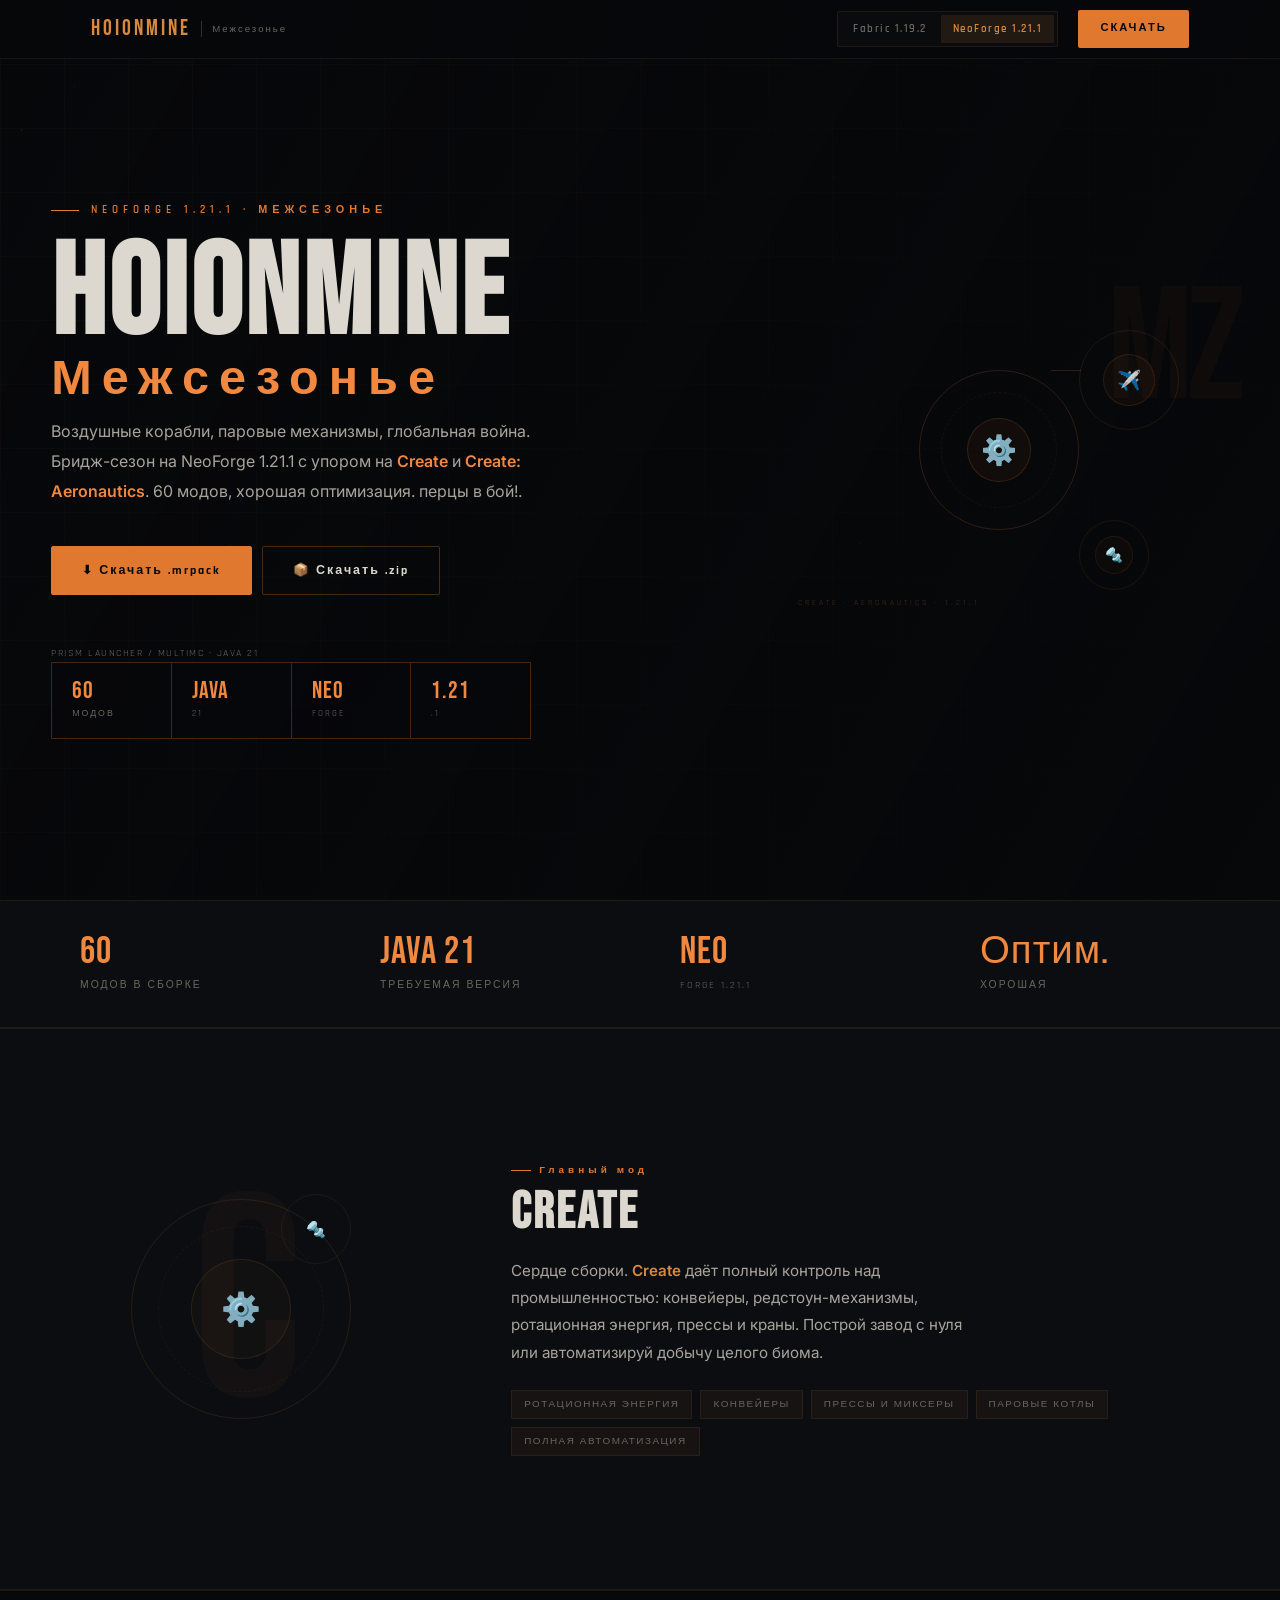
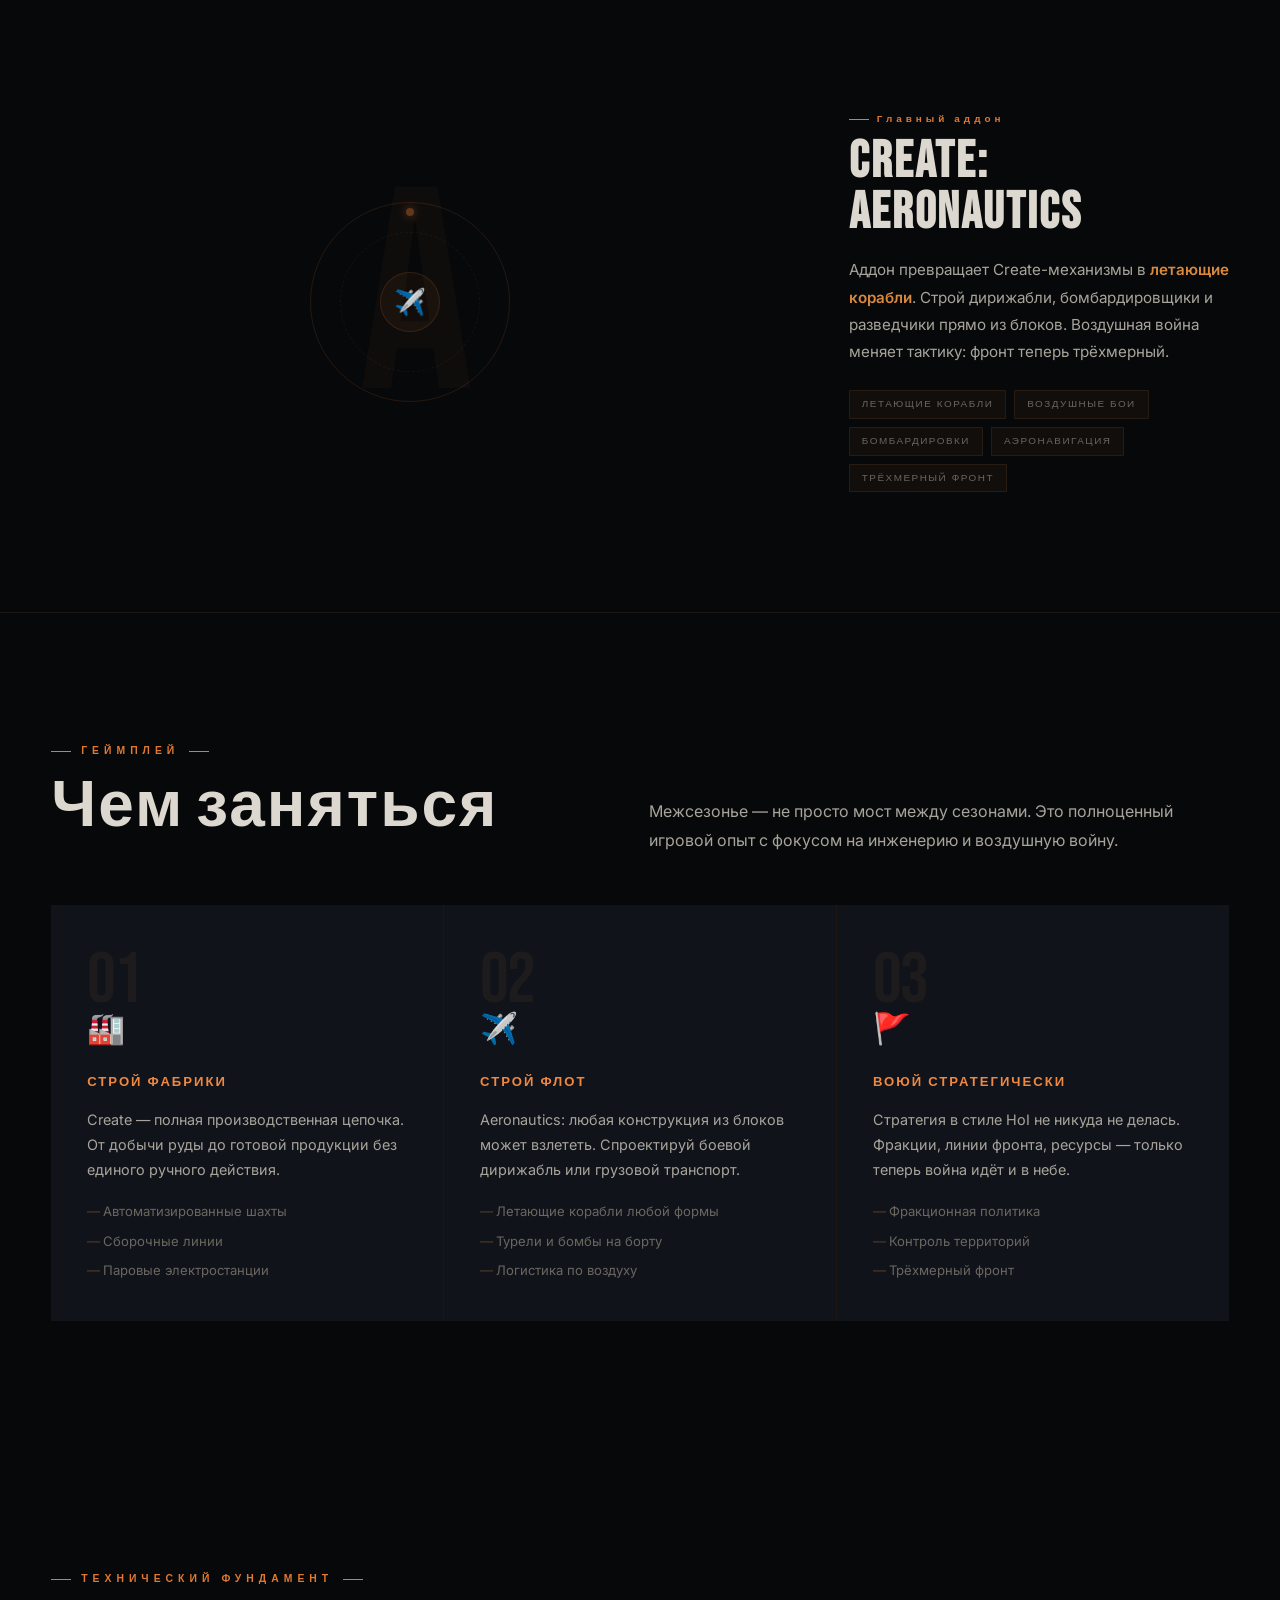
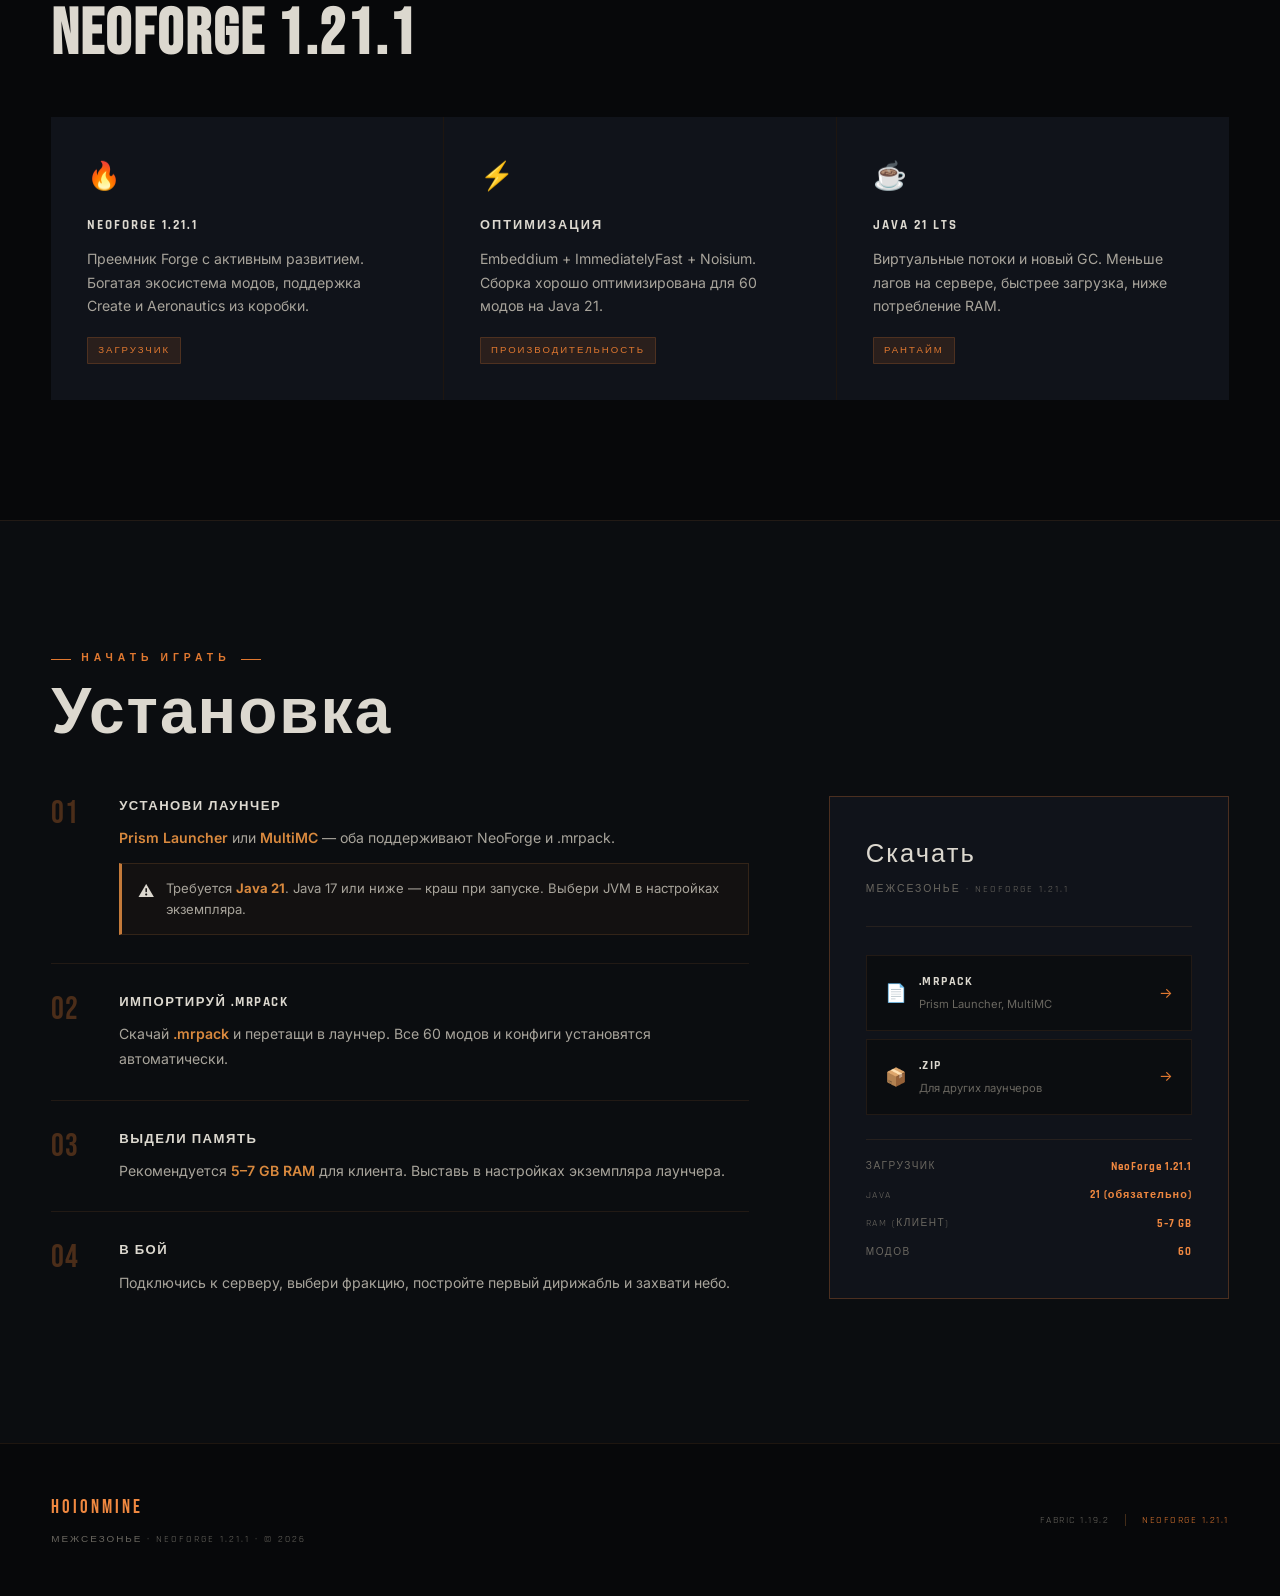
==== commit ff0a5066: "Modify hero description in neoforge.html Updated description in neoforge.html to include 'перцы в бо" ====
--- a/neoforge.html
+++ b/neoforge.html
@@ -51,7 +51,7 @@
                     Воздушные корабли, паровые механизмы, глобальная война.
                     Бридж-сезон на NeoForge 1.21.1 с упором на <strong class="nf-strong">Create</strong>
                     и <strong class="nf-strong">Create: Aeronautics</strong>.
-                    60 модов, хорошая оптимизация.
+                    60 модов, хорошая оптимизация. перцы в бой!.
                 </p>
                 <div class="hero__cta">
                     <a href="#install" class="btn btn--nf">⬇ Скачать .mrpack</a>
